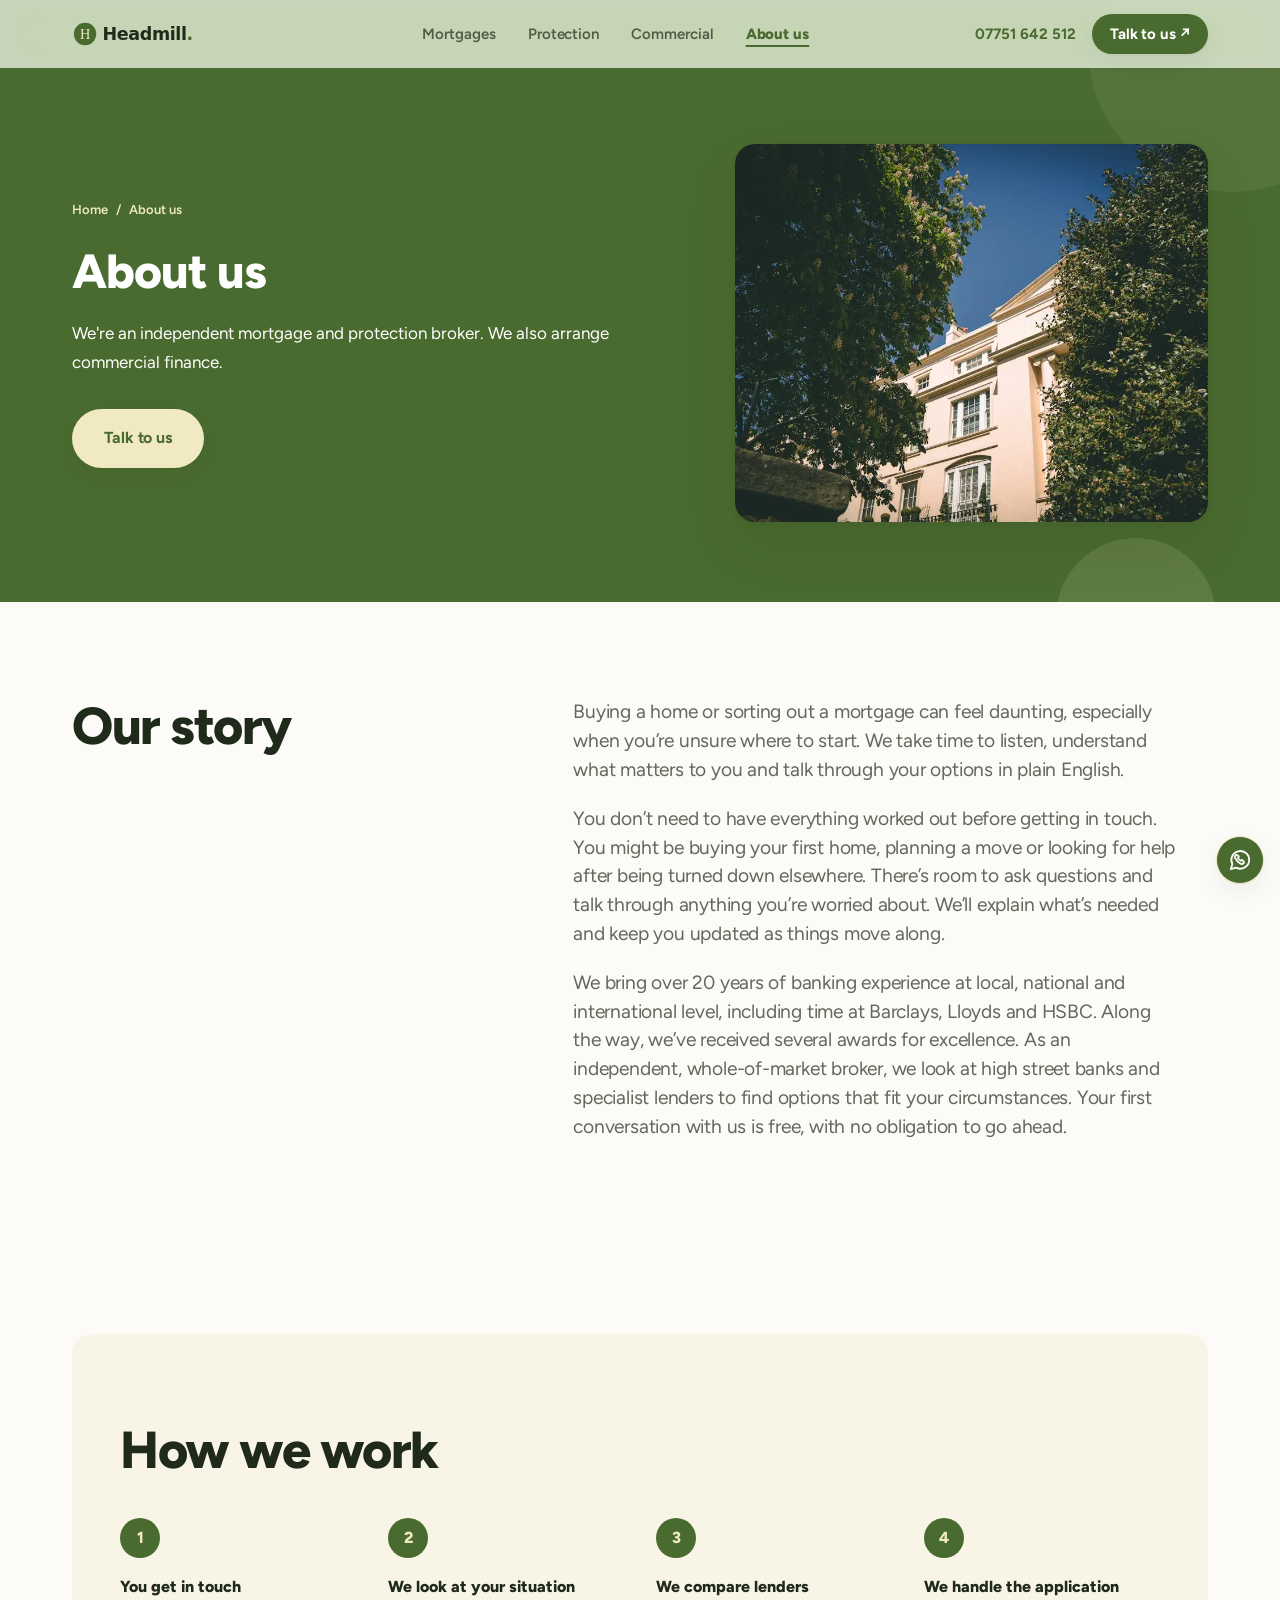
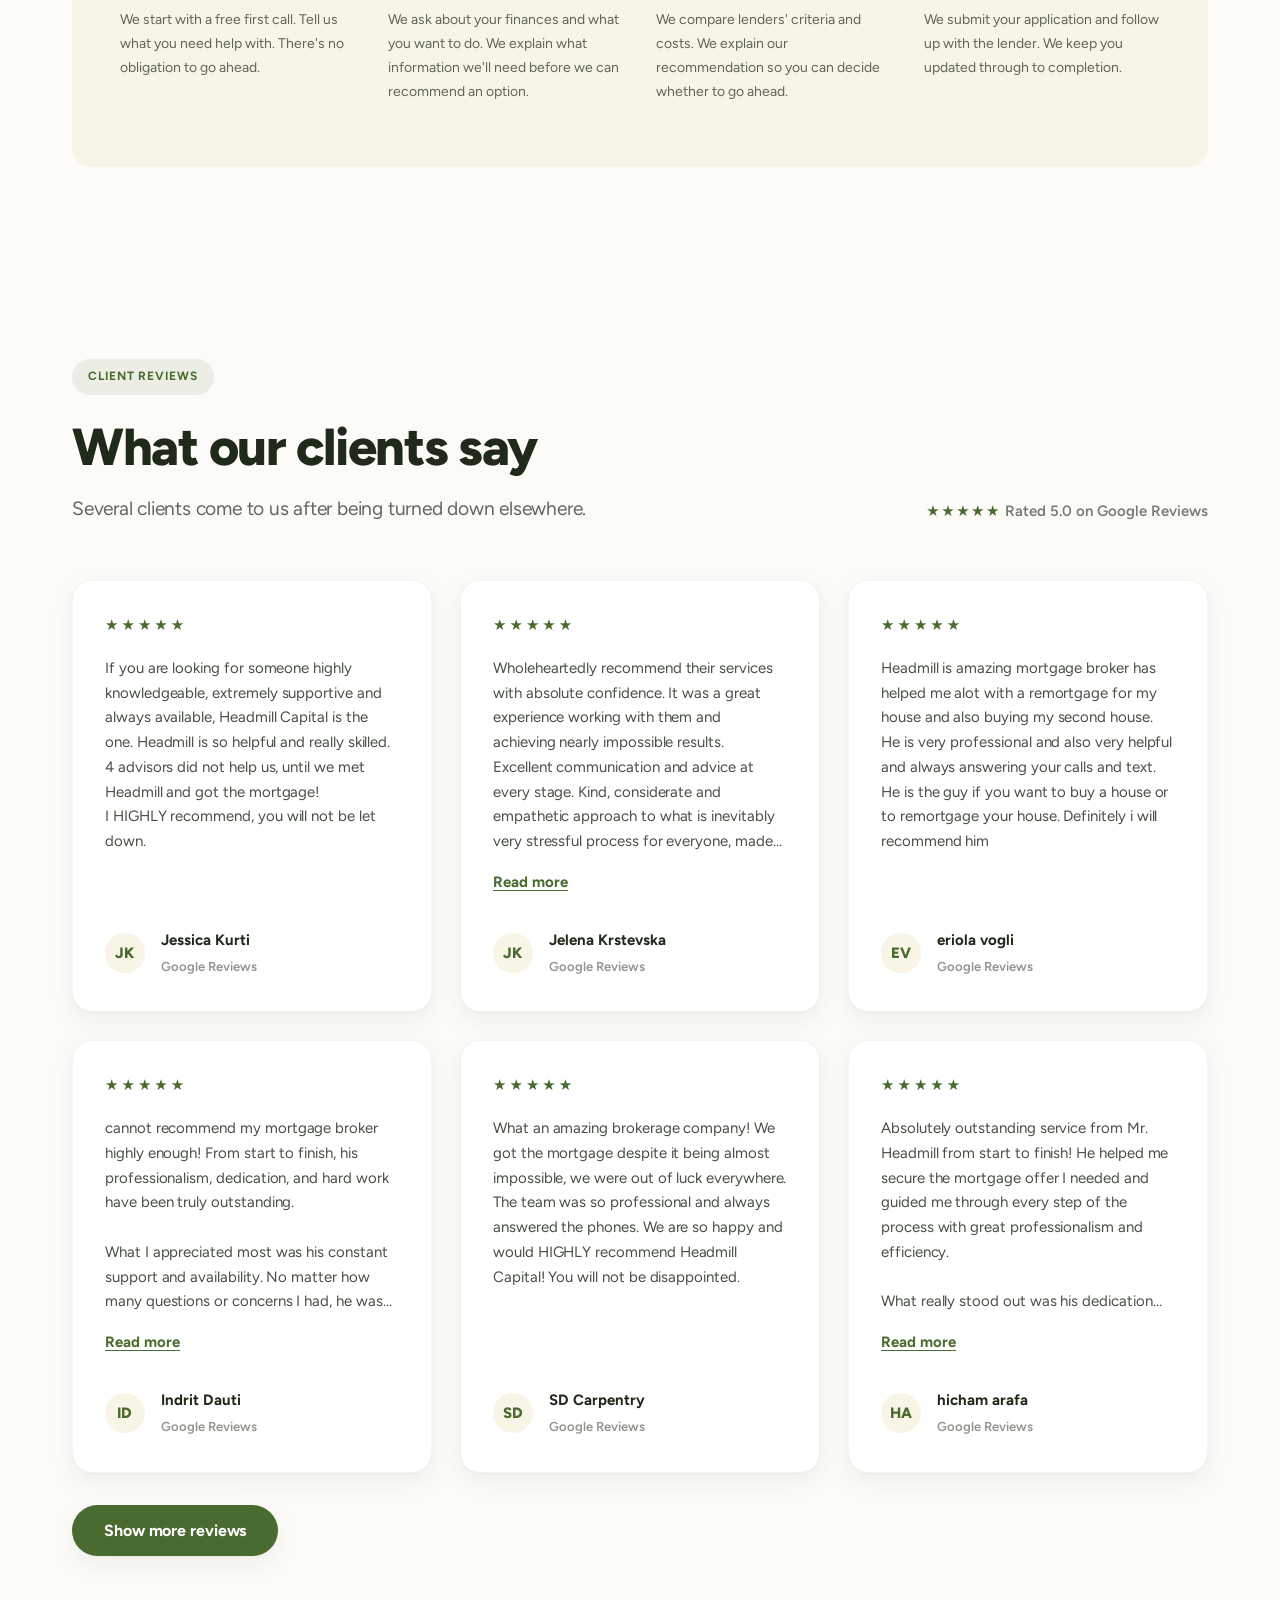
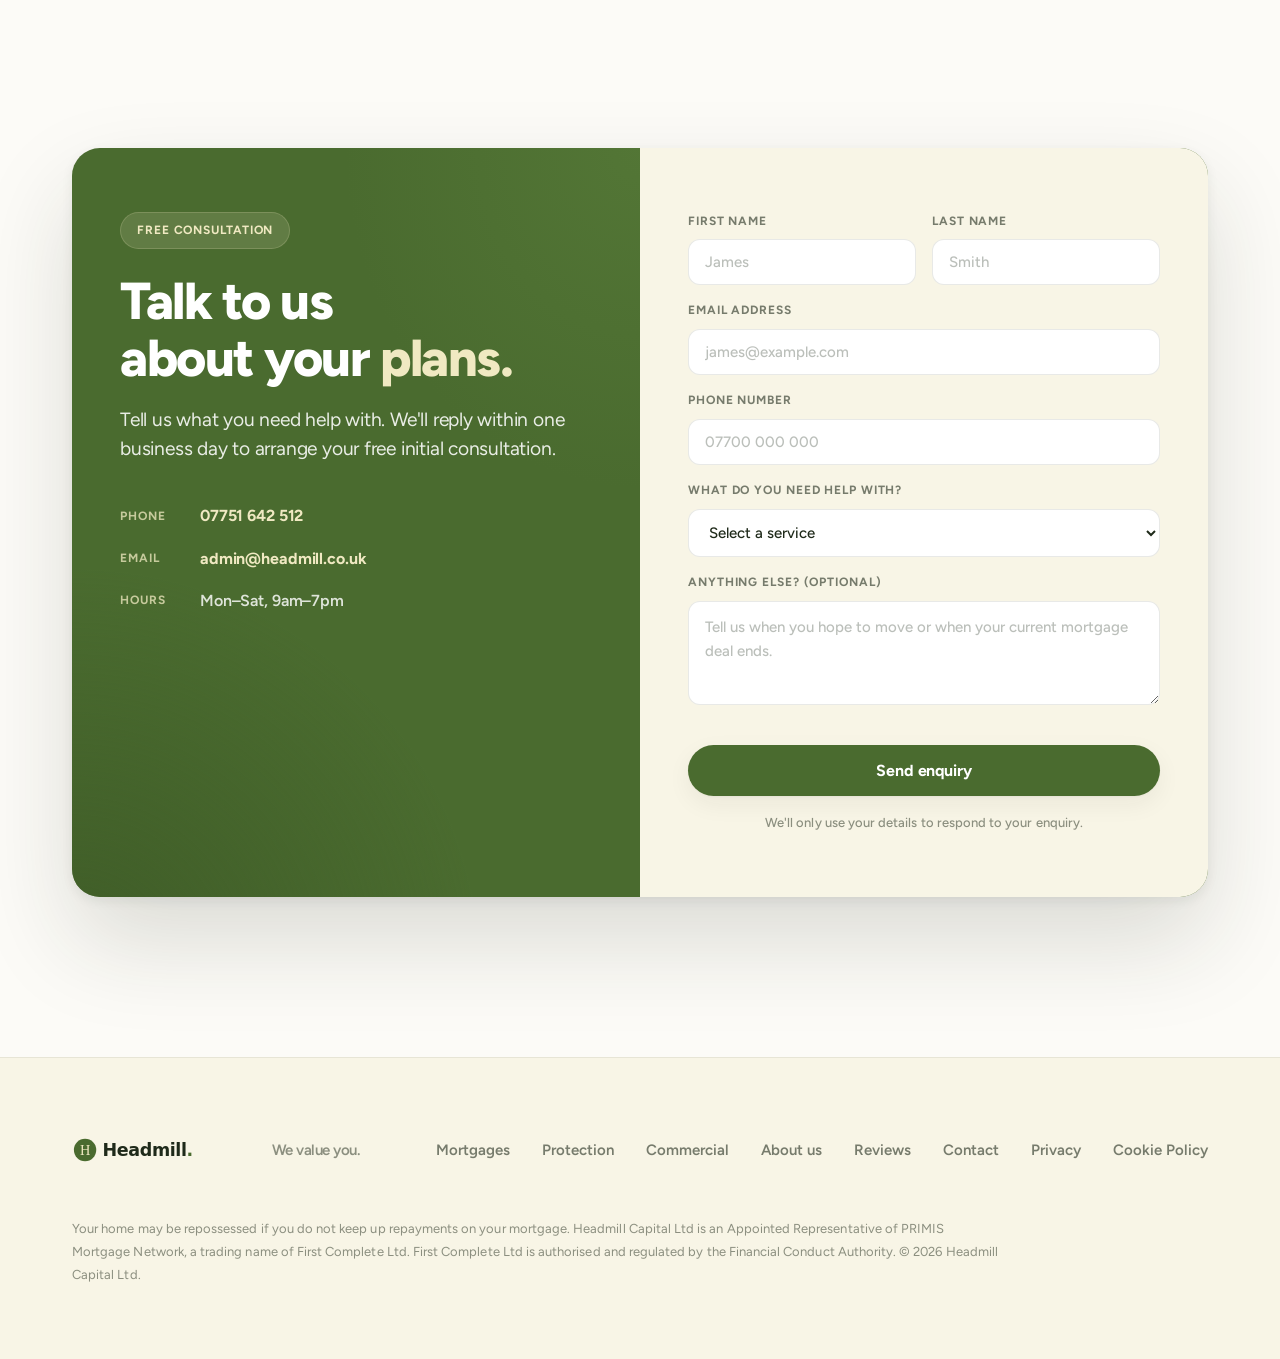
==== about.html @ 594de46b "Expand Google reviews with approved name substitutions and show-more control" ====
<!DOCTYPE html>
<html lang="en">
<head>
<meta charset="UTF-8"/>
<script type="text/javascript" src="https://embeds.iubenda.com/widgets/25c70a25-f016-4a34-96c2-c90e4c5baae2.js"></script>
<meta name="viewport" content="width=device-width, initial-scale=1.0"/>

<!-- SEO -->
<title>About us | Headmill Capital</title>
<meta name="description" content="About Headmill Capital, an independent, whole-of-market broker with over 20 years of banking experience. Learn how we work and read our client reviews."/>
<meta name="robots" content="index, follow"/>
<link rel="canonical" href="https://www.headmill.co.uk/about.html"/>

<!-- Open Graph -->
<meta property="og:type"        content="website"/>
<meta property="og:url"         content="https://www.headmill.co.uk/about.html"/>
<meta property="og:site_name"   content="Headmill Capital"/>
<meta property="og:title"       content="About us | Headmill Capital"/>
<meta property="og:description" content="About Headmill Capital, an independent, whole-of-market broker with over 20 years of banking experience. Learn how we work and read our client reviews."/>

<!-- Favicon -->
<link rel="icon" href="assets/img/favicon.svg?v=10" type="image/svg+xml"/>

<!-- Fonts -->
<link rel="preconnect" href="https://fonts.googleapis.com"/>
<link rel="preconnect" href="https://fonts.gstatic.com" crossorigin/>
<link href="https://fonts.googleapis.com/css2?family=Figtree:ital,wght@0,400;0,500;0,600;0,700;0,800;1,400&display=swap" rel="stylesheet"/>

<!-- Stylesheets -->
<link rel="stylesheet" href="assets/css/base.css?v=13"/>
<link rel="stylesheet" href="assets/css/home.css?v=13"/>
<link rel="stylesheet" href="assets/css/service.css?v=13"/>
</head>
<body>
<a class="skip-link" href="#main-content">Skip to content</a>

<header class="site-header">
  <nav class="nav">
    <a href="index.html" class="nav-logo" aria-label="Headmill Capital home">
      <img class="brand-logo" src="assets/img/logo-dark.svg?v=10" alt="" width="460" height="80"/>
    </a>

    <ul class="nav-links">
      <li><a href="mortgages.html">Mortgages</a></li>
      <li><a href="protection.html">Protection</a></li>
      <li><a href="commercial.html">Commercial</a></li>
      <li><a href="about.html" aria-current="page">About us</a></li>
    </ul>

    <div class="nav-right">
      <a href="tel:07751642512" class="nav-phone">07751 642 512</a>
      <a href="index.html#contact" class="nav-cta">Talk to us <span aria-hidden="true">↗</span></a>
      <button class="hamburger" id="hamburger" aria-label="Open navigation menu" aria-expanded="false" aria-controls="mobile-nav">
        <span></span>
        <span></span>
        <span></span>
      </button>
    </div>
  </nav>
</header>

<div class="nav-scrim" id="nav-scrim" aria-hidden="true"></div>
<div class="mobile-nav" id="mobile-nav" role="dialog" aria-label="Navigation menu" aria-hidden="true" inert>
  <ul>
    <li><a href="mortgages.html"  class="mobile-nav-link">Mortgages</a></li>
    <li><a href="protection.html" class="mobile-nav-link">Protection</a></li>
    <li><a href="commercial.html" class="mobile-nav-link">Commercial</a></li>
    <li><a href="about.html" aria-current="page" class="mobile-nav-link">About us</a></li>
  </ul>
  <a href="index.html#contact" class="btn btn-solid">Contact</a>
  <div class="sheet-grip" aria-hidden="true"></div>
</div>

<main id="main-content">
<!-- ── PAGE HERO ── -->
<section class="page-hero" aria-labelledby="about-title">
    <div class="page-hero-circle c1" aria-hidden="true"></div>
    <div class="page-hero-circle c2" aria-hidden="true"></div>
  <div class="container page-hero-inner">
    <div class="page-hero-content">
      <nav class="crumbs" aria-label="Breadcrumb">
        <a href="index.html">Home</a>
        <span aria-hidden="true">/</span>
        <span>About us</span>
      </nav>
      <h1 id="about-title">About us</h1>
      <p class="page-hero-sub">We're an independent mortgage and protection broker. We also arrange commercial finance.</p>
      <div class="page-hero-actions">
        <a href="#contact" class="btn btn-cream">Talk to us</a>
      </div>
    </div>
    <img class="page-hero-photo" src="assets/img/about-hero.webp?v=1" alt="Cream terraced homes framed by leafy trees near Regent's Park in London." width="1000" height="667" fetchpriority="high" decoding="async"/>
  </div>
</section>

<!-- ── OUR STORY ── -->
<section class="container" aria-labelledby="story-title">
  <div class="story-grid">
    <div class="section-head story-heading reveal">
    <h2 id="story-title">Our story</h2>
    </div>
    <div class="section-head story-copy reveal">
    <p>Buying a home or sorting out a mortgage can feel daunting, especially when you’re unsure where to start. We take time to listen, understand what matters to you and talk through your options in plain English.</p>
    <p>You don’t need to have everything worked out before getting in touch. You might be buying your first home, planning a move or looking for help after being turned down elsewhere. There’s room to ask questions and talk through anything you’re worried about. We’ll explain what’s needed and keep you updated as things move along.</p>
    <p>We bring over 20 years of banking experience at local, national and international level, including time at Barclays, Lloyds and HSBC. Along the way, we’ve received several awards for excellence. As an independent, whole-of-market broker, we look at high street banks and specialist lenders to find options that fit your circumstances. Your first conversation with us is free, with no obligation to go ahead.</p>
    </div>
  </div>
</section>

<!-- ── HOW WE WORK ── -->
<section class="container" aria-labelledby="steps-title">
  <div class="steps-panel">
    <div class="section-head">
      <h2 id="steps-title">How we work</h2>
    </div>
    <div class="steps-grid">
      <div class="step">
        <div class="step-num">1</div>
        <h3>You get in touch</h3>
        <p>We start with a free first call. Tell us what you need help with. There's no obligation to go ahead.</p>
      </div>
      <div class="step">
        <div class="step-num">2</div>
        <h3>We look at your situation</h3>
        <p>We ask about your finances and what you want to do. We explain what information we'll need before we can recommend an option.</p>
      </div>
      <div class="step">
        <div class="step-num">3</div>
        <h3>We compare lenders</h3>
        <p>We compare lenders' criteria and costs. We explain our recommendation so you can decide whether to go ahead.</p>
      </div>
      <div class="step">
        <div class="step-num">4</div>
        <h3>We handle the application</h3>
        <p>We submit your application and follow up with the lender. We keep you updated through to completion.</p>
      </div>
    </div>
  </div>
</section>

<section class="container" id="reviews">
  <div class="reviews-head reveal">
    <div class="section-head">
      <span class="badge badge-cream">Client reviews</span>
      <h2>What our clients say</h2>
      <p>Several clients come to us after being turned down elsewhere.</p>
    </div>
    <p class="reviews-rating"><span class="stars" aria-hidden="true">&#9733;&#9733;&#9733;&#9733;&#9733;</span> Rated 5.0 on Google Reviews</p>
  </div>

  <div class="reviews-grid reveal" id="reviews-grid">
    <figure class="review-card">
      <div class="review-stars" aria-label="5 out of 5 stars">&#9733;&#9733;&#9733;&#9733;&#9733;</div>
      <blockquote class="review-text" id="review-1">If you are looking for someone highly knowledgeable, extremely supportive and always available, Headmill Capital is the one. Headmill is so helpful and really skilled. 4 advisors did not help us, until we met Headmill and got the mortgage!
I HIGHLY recommend, you will not be let down.</blockquote>
      <figcaption class="review-footer">
        <span class="review-avatar" aria-hidden="true">JK</span>
        <span>
          <span class="review-name">Jessica Kurti</span><br/>
          <span class="review-src">Google Reviews</span>
        </span>
      </figcaption>
    </figure>

    <figure class="review-card">
      <div class="review-stars" aria-label="5 out of 5 stars">&#9733;&#9733;&#9733;&#9733;&#9733;</div>
      <blockquote class="review-text" id="review-2">Wholeheartedly recommend their services with absolute confidence. It was a great experience working with them and achieving nearly impossible results. Excellent communication and advice at every stage. Kind, considerate and empathetic approach to what is inevitably very stressful process for everyone, made hudge difference to us. We have found our advisers for life. Would not dream of working with anyone else but Headmill and his team.
Please, if you are looking for a trustworthy and knowledgeable adviser to help you with any of your financial needs, look no further and consider yourself very lucky to have come across Headmill Capital and Headmill!</blockquote>
      <figcaption class="review-footer">
        <span class="review-avatar" aria-hidden="true">JK</span>
        <span>
          <span class="review-name">Jelena Krstevska</span><br/>
          <span class="review-src">Google Reviews</span>
        </span>
      </figcaption>
    </figure>

    <figure class="review-card">
      <div class="review-stars" aria-label="5 out of 5 stars">&#9733;&#9733;&#9733;&#9733;&#9733;</div>
      <blockquote class="review-text" id="review-3">Headmill is amazing mortgage broker has helped me alot with a remortgage for my house and also buying my second house. He is very professional and also very helpful and always answering your calls and text. He is the guy if you want to buy a house or to remortgage your house. Definitely i will recommend him</blockquote>
      <figcaption class="review-footer">
        <span class="review-avatar" aria-hidden="true">EV</span>
        <span>
          <span class="review-name">eriola vogli</span><br/>
          <span class="review-src">Google Reviews</span>
        </span>
      </figcaption>
    </figure>

    <figure class="review-card">
      <div class="review-stars" aria-label="5 out of 5 stars">&#9733;&#9733;&#9733;&#9733;&#9733;</div>
      <blockquote class="review-text" id="review-4">cannot recommend my mortgage broker highly enough! From start to finish, his professionalism, dedication, and hard work have been truly outstanding.

What I appreciated most was his constant support and availability. No matter how many questions or concerns I had, he was always just a phone call away. During moments when I felt stressed or overwhelmed by the mortgage process, he always answered my calls with such positivity, patience, and reassurance, which made a huge difference.

His knowledge, expertise, and genuine commitment to helping me throughout the journey gave me so much confidence and peace of mind. He consistently went above and beyond, and I never felt like I was facing the process alone.

It’s rare to come across someone who is not only excellent at their job but also genuinely cares about their clients.

I’m incredibly grateful for everything he has done and would wholeheartedly recommend him to anyone looking for a trustworthy, knowledgeable, and dedicated mortgage broker.

Once again thank you so much for everything</blockquote>
      <figcaption class="review-footer">
        <span class="review-avatar" aria-hidden="true">ID</span>
        <span>
          <span class="review-name">Indrit Dauti</span><br/>
          <span class="review-src">Google Reviews</span>
        </span>
      </figcaption>
    </figure>

    <figure class="review-card">
      <div class="review-stars" aria-label="5 out of 5 stars">&#9733;&#9733;&#9733;&#9733;&#9733;</div>
      <blockquote class="review-text" id="review-5">What an amazing brokerage company! We got the mortgage despite it being almost impossible, we were out of luck everywhere. The team was so professional and always answered the phones. We are so happy and would HIGHLY recommend Headmill Capital! You will not be disappointed.</blockquote>
      <figcaption class="review-footer">
        <span class="review-avatar" aria-hidden="true">SD</span>
        <span>
          <span class="review-name">SD Carpentry</span><br/>
          <span class="review-src">Google Reviews</span>
        </span>
      </figcaption>
    </figure>

    <figure class="review-card">
      <div class="review-stars" aria-label="5 out of 5 stars">&#9733;&#9733;&#9733;&#9733;&#9733;</div>
      <blockquote class="review-text" id="review-6">Absolutely outstanding service from Mr. Headmill from start to finish! He helped me secure the mortgage offer I needed and guided me through every step of the process with great professionalism and efficiency.

What really stood out was his dedication even after the mortgage offer was secured. When I faced further complications and delays with the solicitors, Mr. Headmill continued to support me, offering valuable advice, following up, and even making calls to ensure everything kept moving forward.

His experience and knowledge made a huge difference, especially as I was completely unfamiliar with the process and the steps involved. He genuinely went above and beyond what I would expect from a mortgage broker.

I’m extremely grateful for his patience, dedication, and support. I cannot recommend Mr. Headmill highly enough!
Thank you!!</blockquote>
      <figcaption class="review-footer">
        <span class="review-avatar" aria-hidden="true">HA</span>
        <span>
          <span class="review-name">hicham arafa</span><br/>
          <span class="review-src">Google Reviews</span>
        </span>
      </figcaption>
    </figure>

    <figure class="review-card">
      <div class="review-stars" aria-label="5 out of 5 stars">&#9733;&#9733;&#9733;&#9733;&#9733;</div>
      <blockquote class="review-text" id="review-7">Excellent business excellent person Headmill helped us find a great mortgage deal. He’s a very hard working mortgage broker always finds a way to resolve any issues for his clients. I wish him luck for his future business prospects.</blockquote>
      <figcaption class="review-footer">
        <span class="review-avatar" aria-hidden="true">MS</span>
        <span>
          <span class="review-name">muhammad sadaat</span><br/>
          <span class="review-src">Google Reviews</span>
        </span>
      </figcaption>
    </figure>

    <figure class="review-card">
      <div class="review-stars" aria-label="5 out of 5 stars">&#9733;&#9733;&#9733;&#9733;&#9733;</div>
      <blockquote class="review-text" id="review-8">Highly Recommend Headmill Capital for insurance and mortgages! Extremely dedicated, professional and hardworking. Always prompt with answering my phone calls, my concerns were always addressed and listened. If I could give more than 5*s, I would!!!!</blockquote>
      <figcaption class="review-footer">
        <span class="review-avatar" aria-hidden="true">SK</span>
        <span>
          <span class="review-name">Shpetim Kacollja</span><br/>
          <span class="review-src">Google Reviews</span>
        </span>
      </figcaption>
    </figure>

    <figure class="review-card">
      <div class="review-stars" aria-label="5 out of 5 stars">&#9733;&#9733;&#9733;&#9733;&#9733;</div>
      <blockquote class="review-text" id="review-9">Exceptional service from start to finish! Our mortgage and insurance needs were expertly handled by this broker. Professionalism, efficiency, and top-notch communication made the entire process smooth and stress-free. Highly recommend!</blockquote>
      <figcaption class="review-footer">
        <span class="review-avatar" aria-hidden="true">F</span>
        <span>
          <span class="review-name">fcca2004</span><br/>
          <span class="review-src">Google Reviews</span>
        </span>
      </figcaption>
    </figure>

    <figure class="review-card">
      <div class="review-stars" aria-label="5 out of 5 stars">&#9733;&#9733;&#9733;&#9733;&#9733;</div>
      <blockquote class="review-text" id="review-10">The broker was very correct and precise in his work. He always answered my calls at any time, every question I had. Yes I recommend it with five stars. I was able to get the home loan very quickly.</blockquote>
      <figcaption class="review-footer">
        <span class="review-avatar" aria-hidden="true">MI</span>
        <span>
          <span class="review-name">Mandir Ibrushi</span><br/>
          <span class="review-src">Google Reviews</span>
        </span>
      </figcaption>
    </figure>

    <figure class="review-card">
      <div class="review-stars" aria-label="5 out of 5 stars">&#9733;&#9733;&#9733;&#9733;&#9733;</div>
      <blockquote class="review-text" id="review-11">Broker was really helpful, always available and willing to give advice. Great experience from the beginning to the end of the process, I recommend it to everyone who wants an exceptional service.</blockquote>
      <figcaption class="review-footer">
        <span class="review-avatar" aria-hidden="true">RB</span>
        <span>
          <span class="review-name">Roberto Betti</span><br/>
          <span class="review-src">Google Reviews</span>
        </span>
      </figcaption>
    </figure>

    <figure class="review-card">
      <div class="review-stars" aria-label="5 out of 5 stars">&#9733;&#9733;&#9733;&#9733;&#9733;</div>
      <blockquote class="review-text" id="review-12">Highly recommend! Exceptional service from start to finish. The team was professional, attentive, and helped me navigate the complexities of mortgage and insurance with ease. Thanks for making the process stress-free!</blockquote>
      <figcaption class="review-footer">
        <span class="review-avatar" aria-hidden="true">GH</span>
        <span>
          <span class="review-name">Gezim Hametaj</span><br/>
          <span class="review-src">Google Reviews</span>
        </span>
      </figcaption>
    </figure>

    <figure class="review-card">
      <div class="review-stars" aria-label="5 out of 5 stars">&#9733;&#9733;&#9733;&#9733;&#9733;</div>
      <blockquote class="review-text" id="review-13">Headmill Capital done for me my mortgage application , i will recommend this company , they sort out my mortgage quickly and stres free and dealt with everything very professionally .
I will use them again and recommend to others .</blockquote>
      <figcaption class="review-footer">
        <span class="review-avatar" aria-hidden="true">AG</span>
        <span>
          <span class="review-name">andrzej giwerski</span><br/>
          <span class="review-src">Google Reviews</span>
        </span>
      </figcaption>
    </figure>

    <figure class="review-card">
      <div class="review-stars" aria-label="5 out of 5 stars">&#9733;&#9733;&#9733;&#9733;&#9733;</div>
      <blockquote class="review-text" id="review-14">This broker was incredibly helpful and trustworthy. He was very precise and detailed to what needed to be done. Never hesitated or waited to return calls, was extremely helpful.</blockquote>
      <figcaption class="review-footer">
        <span class="review-avatar" aria-hidden="true">RR</span>
        <span>
          <span class="review-name">Refki Rexhepi</span><br/>
          <span class="review-src">Google Reviews</span>
        </span>
      </figcaption>
    </figure>

    <figure class="review-card">
      <div class="review-stars" aria-label="5 out of 5 stars">&#9733;&#9733;&#9733;&#9733;&#9733;</div>
      <blockquote class="review-text" id="review-15">The best! Thank you very much for your professionalism and dedication. I will definitely recommend to use this mortgage advisor . Once again thank you</blockquote>
      <figcaption class="review-footer">
        <span class="review-avatar" aria-hidden="true">PS</span>
        <span>
          <span class="review-name">Pernet Shpani</span><br/>
          <span class="review-src">Google Reviews</span>
        </span>
      </figcaption>
    </figure>

    <figure class="review-card">
      <div class="review-stars" aria-label="5 out of 5 stars">&#9733;&#9733;&#9733;&#9733;&#9733;</div>
      <blockquote class="review-text" id="review-16">The best broker I’ve ever had. Others told me I couldn’t buy a house with my current residency status, but Headmill Capital made it happen my dream house.
Thank you very much
I recommend to everyone Headmill Capital</blockquote>
      <figcaption class="review-footer">
        <span class="review-avatar" aria-hidden="true">SL</span>
        <span>
          <span class="review-name">Skepi Ltd</span><br/>
          <span class="review-src">Google Reviews</span>
        </span>
      </figcaption>
    </figure>

    <figure class="review-card">
      <div class="review-stars" aria-label="5 out of 5 stars">&#9733;&#9733;&#9733;&#9733;&#9733;</div>
      <blockquote class="review-text" id="review-17">very good service , could not fault the work from start to finish. would recommend without hesitation . 5 stars</blockquote>
      <figcaption class="review-footer">
        <span class="review-avatar" aria-hidden="true">DS</span>
        <span>
          <span class="review-name">David Sage</span><br/>
          <span class="review-src">Google Reviews</span>
        </span>
      </figcaption>
    </figure>

    <figure class="review-card">
      <div class="review-stars" aria-label="5 out of 5 stars">&#9733;&#9733;&#9733;&#9733;&#9733;</div>
      <blockquote class="review-text" id="review-18">Excellent service from headmill capital, highly recommended</blockquote>
      <figcaption class="review-footer">
        <span class="review-avatar" aria-hidden="true">AJ</span>
        <span>
          <span class="review-name">Ali javan</span><br/>
          <span class="review-src">Google Reviews</span>
        </span>
      </figcaption>
    </figure>

    <figure class="review-card">
      <div class="review-stars" aria-label="5 out of 5 stars">&#9733;&#9733;&#9733;&#9733;&#9733;</div>
      <blockquote class="review-text" id="review-19">Excellent service</blockquote>
      <figcaption class="review-footer">
        <span class="review-avatar" aria-hidden="true">BD</span>
        <span>
          <span class="review-name">Ben Duna</span><br/>
          <span class="review-src">Google Reviews</span>
        </span>
      </figcaption>
    </figure>
  </div>
</section>

<section class="container" id="contact">
  <div class="contact-panel reveal">
    <!-- Left: invitation + details -->
    <div class="contact-left">
      <div class="contact-left-inner">
        <span class="badge badge-on-green">Free consultation</span>
        <h2 class="contact-headline">Talk to us<br/>about your <span class="accent">plans.</span></h2>
        <p class="contact-body">Tell us what you need help with. We'll reply within one business day to arrange your free initial consultation.</p>

        <div class="contact-details">
          <div class="contact-detail">
            <div class="contact-detail-label">Phone</div>
            <a href="tel:07751642512" class="contact-detail-val">07751 642 512</a>
          </div>
          <div class="contact-detail">
            <div class="contact-detail-label">Email</div>
            <a href="mailto:admin@headmill.co.uk" class="contact-detail-val">admin@headmill.co.uk</a>
          </div>
          <div class="contact-detail">
            <div class="contact-detail-label">Hours</div>
            <span class="contact-detail-val plain">Mon&ndash;Sat, 9am&ndash;7pm</span>
          </div>
        </div>
      </div>
    </div>

    <!-- Right: form -->
    <div class="contact-right">
      <form id="contact-form" class="contact-form" novalidate>
        <div class="f-row">
          <div class="f-group">
            <label for="field-first-name">First name</label>
            <input type="text" id="field-first-name" name="first_name"
              placeholder="James" autocomplete="given-name"/>
          </div>
          <div class="f-group">
            <label for="field-last-name">Last name</label>
            <input type="text" id="field-last-name" name="last_name"
              placeholder="Smith" autocomplete="family-name"/>
          </div>
        </div>

        <div class="f-group">
          <label for="field-email">Email address</label>
          <input type="email" id="field-email" name="email"
            placeholder="james@example.com" autocomplete="email"/>
        </div>

        <div class="f-group">
          <label for="field-phone">Phone number</label>
          <input type="tel" id="field-phone" name="phone"
            placeholder="07700 000 000" autocomplete="tel"/>
        </div>

        <div class="f-group">
          <label for="field-service">What do you need help with?</label>
          <select id="field-service" name="service">
            <option value="" disabled selected>Select a service</option>
            <option value="First-Time Buyer Mortgage">First-time buyer mortgage</option>
            <option value="Remortgage">Remortgage</option>
            <option value="Buy-to-Let">Buy-to-let mortgage</option>
            <option value="Home Mover">Moving home</option>
            <option value="Commercial / Bridging">Commercial finance or bridging</option>
            <option value="Insurance &amp; Protection">Insurance and protection</option>
          </select>
        </div>

        <div class="f-group">
          <label for="field-message">Anything else? (optional)</label>
          <textarea id="field-message" name="message"
            placeholder="Tell us when you hope to move or when your current mortgage deal ends."></textarea>
        </div>

        <!-- Hidden Formspree config fields -->
        <input type="hidden" name="_subject" value="New enquiry from Headmill Capital website"/>

        <button type="submit" class="form-submit">Send enquiry</button>
        <p class="form-note">We'll only use your details to respond to your enquiry.</p>
      </form>
    </div>
  </div>
</section>

</main>

<footer>
  <div class="container">
    <div class="footer-top">
      <a href="index.html" class="footer-logo" aria-label="Headmill Capital home">
        <img class="brand-logo" src="assets/img/logo-dark.svg?v=10" alt="" width="460" height="80" loading="lazy"/>
        <span class="footer-tagline">We value you.</span>
      </a>
      <ul class="footer-links">
        <li><a href="mortgages.html">Mortgages</a></li>
        <li><a href="protection.html">Protection</a></li>
        <li><a href="commercial.html">Commercial</a></li>
        <li><a href="about.html" aria-current="page">About us</a></li>
        <li><a href="index.html#reviews">Reviews</a></li>
        <li><a href="index.html#contact">Contact</a></li>
        <li><a href="privacy.html">Privacy</a></li>
        <li><a href="https://www.iubenda.com/privacy-policy/43757909/cookie-policy" target="_blank" rel="noopener">Cookie Policy</a></li>
      </ul>
    </div>
    <div class="footer-fca">
      Your home may be repossessed if you do not keep up repayments on your mortgage.
      Headmill Capital Ltd is an Appointed Representative of PRIMIS Mortgage Network, a trading name of First Complete Ltd. First Complete Ltd is authorised and regulated by the Financial Conduct Authority.
      &copy; 2026 Headmill Capital Ltd.
    </div>
  </div>
</footer>

<!-- WhatsApp -->
<a class="whatsapp-float"
   href="https://wa.me/447751642512"
   aria-label="Chat with us on WhatsApp"
   target="_blank" rel="noopener">
  <svg width="26" height="26" viewBox="0 0 24 24" fill="none"
       stroke="currentColor" stroke-width="1.7" stroke-linecap="round" stroke-linejoin="round"
       aria-hidden="true" focusable="false">
    <path d="M20.5 11.75a8.25 8.25 0 0 1-12.18 7.26L3.5 20.5l1.45-4.67a8.25 8.25 0 1 1 15.55-4.08Z"/>
    <path d="m8.1 7.5-.6.8c-.4.5-.4 1.2-.1 1.8a10.6 10.6 0 0 0 5.4 5.4c.6.3 1.3.3 1.8-.1l.8-.6c.3-.2.4-.6.2-.9l-1.2-1.7c-.2-.3-.6-.4-.9-.1l-.8.6a7.8 7.8 0 0 1-2.6-2.6l.6-.8c.3-.3.2-.7-.1-.9L8.9 7.3c-.3-.2-.6-.1-.8.2Z"/>
  </svg>
</a>

<script src="assets/js/motion.js?v=14"></script>
<script src="assets/js/shared.js?v=13"></script>
<script src="assets/js/reviews.js?v=2"></script>
<script src="assets/js/form.js?v=10"></script>
</body>
</html>
---- assets/css/base.css ----
/* ═══════════════════════════════════════════════════════════════
   Headmill Capital — base.css
   Shared foundation: design tokens, type scale, materials, reset,
   buttons, badges, nav, mobile sheet, forms, contact panel, FAQ,
   footer, cookie banner. Page layouts live in home.css /
   service.css / privacy.css.

   Two rules run through the whole file:
   · Type is sized, tracked and led as a set — tracking tightens
     as text grows, leading loosens as it shrinks. No single
     letter-spacing value is right at every size.
   · Chrome is a translucent material with content passing under
     it, separated by a soft scroll edge rather than a hard rule.
   ═══════════════════════════════════════════════════════════════ */

:root {
  /* ── Palette ── */
  --forest:   #4A6B2F;
  --pine:     #3D5A26;
  --moss:     #5A7F3B;
  --cream:    #F0E9C2;
  --cream-lt: #F8F5E6;
  --page:     #FCFBF7;
  --ink:      #1F2A1A;
  --ink-70:   rgba(31, 42, 26, 0.70);
  --ink-60:   rgba(31, 42, 26, 0.60);
  --ink-50:   rgba(31, 42, 26, 0.50);
  --ink-30:   rgba(31, 42, 26, 0.30);
  --line:     rgba(31, 42, 26, 0.08);
  --line-lt:  rgba(31, 42, 26, 0.05);
  --error:    #b3402e;

  /* ── Type scale ──
     Each size ships with the tracking and leading that suit it.  */
  --fs-display: clamp(2.75rem, 7vw, 5rem);
  --fs-h2:      clamp(2rem, 4.4vw, 3.25rem);
  --fs-h3:      1.375rem;
  --fs-lead:    clamp(1.0625rem, 1.5vw, 1.25rem);
  --fs-body:    1rem;
  --fs-sm:      0.9375rem;
  --fs-xs:      0.8125rem;
  --fs-label:   0.75rem;

  --tr-display: -0.038em;   /* large text reads too loose — pull it in */
  --tr-h2:      -0.028em;
  --tr-h3:      -0.016em;
  --tr-lead:    -0.011em;
  --tr-body:    0;
  --tr-sm:      0.004em;    /* small text wants a touch of air */
  --tr-label:   0.075em;

  --lh-display: 1.03;       /* leading tightens as size grows */
  --lh-h2:      1.08;
  --lh-h3:      1.25;
  --lh-lead:    1.5;
  --lh-body:    1.65;

  /* ── Materials ──
     Weight encodes hierarchy: heavier separates structural
     regions, lighter draws attention to interactive surfaces.    */
  --mat-chrome:      rgba(252, 251, 247, 0.72);
  --mat-chrome-deep: rgba(252, 251, 247, 0.88);
  --mat-sheet:       rgba(252, 251, 247, 0.86);
  --mat-blur:        saturate(180%) blur(20px);
  --mat-blur-lg:     saturate(180%) blur(32px);
  --mat-edge:        rgba(255, 255, 255, 0.55);
  --scrim:           rgba(31, 42, 26, 0.28);

  /* ── Depth ──
     Bigger surfaces read as thicker: more blur, deeper shadow.   */
  --sh-1: 0 1px 2px rgba(31, 42, 26, 0.04), 0 8px 24px rgba(31, 42, 26, 0.06);
  --sh-2: 0 2px 6px rgba(31, 42, 26, 0.05), 0 24px 56px rgba(31, 42, 26, 0.10);
  --sh-3: 0 4px 12px rgba(31, 42, 26, 0.07), 0 44px 96px rgba(31, 42, 26, 0.15);

  /* ── Geometry ── */
  --r-lg: 28px;
  --r:    20px;
  --r-sm: 12px;

  /* Mirrored pair: the return path retraces the outbound one. */
  --ease-out: cubic-bezier(0.22, 0.61, 0.36, 1);
  --ease-in:  cubic-bezier(0.64, 0.39, 0.78, 0.38);
}

*, *::before, *::after { margin: 0; padding: 0; box-sizing: border-box; }

html { scroll-behavior: smooth; }

body {
  background: var(--page);
  color: var(--ink);
  font-family: 'Figtree', ui-sans-serif, system-ui, -apple-system, sans-serif;
  font-size: var(--fs-body);
  line-height: var(--lh-body);
  letter-spacing: var(--tr-body);
  font-optical-sizing: auto;
  -webkit-font-smoothing: antialiased;
  overflow-x: hidden;
}

::selection { background: var(--cream); color: var(--ink); }

a { color: inherit; text-decoration: none; }
ul { list-style: none; }
img { max-width: 100%; display: block; }

:focus-visible {
  outline: 2px solid var(--forest);
  outline-offset: 3px;
  border-radius: 4px;
}

.container {
  max-width: 74rem;
  margin-inline: auto;
  padding-inline: 1.5rem;
}

/* Entrance effects are installed by JS only when observed. Default content
   stays visible, including when scripts or IntersectionObserver fail. */
.reveal { opacity: 1; }
.motion-heading-host { position: relative; }
.motion-heading-overlay { position: absolute; pointer-events: none; user-select: none; }
.motion-line-mask { position: absolute; left: 0; width: 100%; overflow: clip; }
.motion-line-content { position: relative; width: 100%; height: 100%; overflow: clip; }
.motion-line-mask h1 { position: absolute; left: 0; margin: 0 !important; }

/* ── Buttons ──────────────────────────────────────────────────
   Feedback lives on the press, not the release, and it's
   immediate. Waiting for the click to acknowledge feels dead.  */
.btn {
  display: inline-flex;
  align-items: center;
  justify-content: center;
  gap: 0.5rem;
  border-radius: 999px;
  padding: 1rem 2rem;
  font-size: var(--fs-body);
  font-weight: 700;
  letter-spacing: -0.006em;
  font-family: inherit;
  border: none;
  cursor: pointer;
  transform: translateZ(0);
  transition: background 0.25s var(--ease-out),
              color 0.25s var(--ease-out),
              border-color 0.25s var(--ease-out),
              box-shadow 0.25s var(--ease-out),
              transform 0.22s var(--ease-out);
}

.btn:active { transform: scale(0.97); transition-duration: 0.1s; }

.btn-solid { background: var(--forest); color: #fff; box-shadow: var(--sh-1); }
.btn-solid:hover { background: var(--pine); box-shadow: var(--sh-2); }

.btn-cream { background: var(--cream); color: var(--pine); box-shadow: var(--sh-1); }
.btn-cream:hover { background: #fff; box-shadow: var(--sh-2); }

/* Sits on the forest hero: vibrancy rules apply — heavier weight
   and a brighter edge, never flat grey text on a coloured field. */
.btn-outline-light {
  border: 1px solid rgba(240, 233, 194, 0.35);
  color: var(--cream);
  background: rgba(240, 233, 194, 0.08);
  backdrop-filter: var(--mat-blur);
  -webkit-backdrop-filter: var(--mat-blur);
}
.btn-outline-light:hover {
  background: rgba(240, 233, 194, 0.16);
  border-color: rgba(240, 233, 194, 0.5);
}

/* ── Badges / section labels ────────────────────────────────── */
.badge {
  display: inline-flex;
  align-items: center;
  gap: 0.5rem;
  border-radius: 999px;
  padding: 0.5rem 1rem;
  font-size: var(--fs-label);
  font-weight: 700;
  letter-spacing: var(--tr-label);
  text-transform: uppercase;
}

.badge-cream { background: var(--cream); color: var(--pine); }

.badge-on-green {
  background: rgba(240, 233, 194, 0.14);
  color: var(--cream);
  border: 1px solid rgba(240, 233, 194, 0.18);
}
.badge-on-green .badge-dot { width: 7px; height: 7px; border-radius: 50%; background: var(--cream); }

/* ── Section scaffolding ────────────────────────────────────── */
section.container { padding-top: 6rem; padding-bottom: 6rem; }

.section-head { max-width: 44rem; }

.section-head h2 {
  margin-top: 1.5rem;
  font-size: var(--fs-h2);
  font-weight: 800;
  letter-spacing: var(--tr-h2);
  line-height: var(--lh-h2);
  text-wrap: balance;
}

.section-head p {
  margin-top: 1.25rem;
  max-width: 38rem;
  font-size: var(--fs-lead);
  line-height: var(--lh-lead);
  letter-spacing: var(--tr-lead);
  color: var(--ink-70);
}

/* ── NAV ──────────────────────────────────────────────────────
   A floating translucent layer with content running underneath,
   not an opaque strip that eats a band of the page. The edge is
   a soft gradient that only appears once content is actually
   passing under it.                                             */
header.site-header {
  position: sticky;
  top: 0;
  z-index: 50;
  background: var(--mat-chrome);
  backdrop-filter: var(--mat-blur);
  -webkit-backdrop-filter: var(--mat-blur);
  transition: background 0.3s var(--ease-out);
}

header.site-header::after {
  content: "";
  position: absolute;
  left: 0; right: 0; top: 100%;
  height: 1.25rem;
  pointer-events: none;
  opacity: 0;
  background: linear-gradient(to bottom, rgba(31, 42, 26, 0.07), transparent);
  transition: opacity 0.3s var(--ease-out);
}

header.site-header.scrolled { background: var(--mat-chrome-deep); }
header.site-header.scrolled::after { opacity: 1; }

.nav {
  max-width: 74rem;
  margin-inline: auto;
  padding-inline: 1.5rem;
  height: 4.25rem;
  display: flex;
  align-items: center;
  justify-content: space-between;
}

.nav-logo {
  display: flex;
  align-items: center;
  gap: 0.5rem;
  font-size: 1.125rem;
  font-weight: 800;
  letter-spacing: -0.028em;
}

.logo-mark {
  display: flex;
  align-items: center;
  justify-content: center;
  width: 2rem;
  height: 2rem;
  border-radius: 50%;
  background: var(--forest);
  color: var(--cream);
  font-family: Georgia, 'Times New Roman', serif;
  font-size: 1rem;
  font-weight: 700;
  flex-shrink: 0;
}

.logo-dot { color: var(--forest); }

.nav-links {
  display: flex;
  align-items: center;
  gap: 0.25rem;
  font-size: var(--fs-sm);
  font-weight: 600;
  letter-spacing: -0.004em;
  color: var(--ink-70);
}

/* Padded hit area rather than bare text — the target is bigger
   than the glyphs, and the highlight shows on press. */
.nav-links a {
  display: block;
  padding: 0.5rem 0.875rem;
  border-radius: 999px;
  transition: color 0.2s var(--ease-out), background 0.2s var(--ease-out);
}
.nav-links a:hover { color: var(--forest); background: rgba(74, 107, 47, 0.07); }
.nav-links a:active { background: rgba(74, 107, 47, 0.12); }

/* aria-current also covers About, which uses the default brand green. */
.nav-links a[aria-current="page"],
.mobile-nav a[aria-current="page"] {
  color: var(--svc, var(--forest));
  font-weight: 800;
  text-decoration: underline;
  text-decoration-thickness: 2px;
  text-underline-offset: 0.4em;
}

.nav-right { display: flex; align-items: center; gap: 1rem; }

.nav-phone {
  font-size: var(--fs-sm);
  font-weight: 700;
  letter-spacing: -0.004em;
  color: var(--forest);
  transition: color 0.2s var(--ease-out);
}
.nav-phone:hover { color: var(--pine); }

.nav-cta {
  border-radius: 999px;
  background: var(--forest);
  padding: 0.5rem 1.125rem;
  font-size: var(--fs-sm);
  font-weight: 700;
  letter-spacing: -0.004em;
  color: #fff;
  box-shadow: var(--sh-1);
  transition: background 0.2s var(--ease-out), transform 0.2s var(--ease-out);
}
.nav-cta:hover { background: var(--pine); }
.nav-cta:active { transform: scale(0.96); transition-duration: 0.1s; }

/* Hamburger */
.hamburger {
  display: none;
  flex-direction: column;
  justify-content: center;
  gap: 5px;
  width: 40px;
  height: 40px;
  background: none;
  border: none;
  cursor: pointer;
  padding: 8px;
  -webkit-tap-highlight-color: transparent;
}

.hamburger span {
  display: block;
  width: 100%;
  height: 2px;
  background: var(--ink);
  border-radius: 2px;
  transition: transform 0.3s var(--ease-out), opacity 0.2s var(--ease-out);
}

.hamburger.open span:nth-child(1) { transform: translateY(7px) rotate(45deg); }
.hamburger.open span:nth-child(2) { opacity: 0; }
.hamburger.open span:nth-child(3) { transform: translateY(-7px) rotate(-45deg); }

/* ── MOBILE SHEET ─────────────────────────────────────────────
   Comes down from the header and leaves the same way. Position
   is driven by a spring in shared.js, so it can be grabbed and
   thrown mid-flight — hence no transition on transform here.    */
.nav-scrim {
  display: none;
  position: fixed;
  inset: 0;
  z-index: 48;
  background: var(--scrim);
  opacity: 0;
  pointer-events: none;
  -webkit-backdrop-filter: blur(2px);
  backdrop-filter: blur(2px);
}
.nav-scrim.active { pointer-events: auto; }

.mobile-nav {
  display: none;
  position: fixed;
  top: 4.25rem;
  left: 0;
  right: 0;
  z-index: 49;
  background: var(--mat-sheet);
  backdrop-filter: var(--mat-blur-lg);
  -webkit-backdrop-filter: var(--mat-blur-lg);
  border-bottom: 1px solid var(--mat-edge);
  box-shadow: var(--sh-3);
  border-radius: 0 0 var(--r-lg) var(--r-lg);
  padding: 1.25rem 1.5rem 1rem;
  pointer-events: none;
  touch-action: pan-x;
  will-change: transform;
}

.mobile-nav.active { pointer-events: auto; }

.mobile-nav ul { display: flex; flex-direction: column; gap: 0.25rem; margin-bottom: 1rem; }

.mobile-nav-link {
  display: block;
  padding: 0.875rem 1rem;
  border-radius: var(--r-sm);
  font-size: 1.0625rem;
  font-weight: 700;
  letter-spacing: -0.012em;
  transition: background 0.15s var(--ease-out), color 0.15s var(--ease-out);
}
.mobile-nav-link:hover { background: rgba(74, 107, 47, 0.07); color: var(--forest); }
.mobile-nav-link:active { background: rgba(74, 107, 47, 0.14); color: var(--forest); }

.mobile-nav .btn { width: 100%; }

/* The affordance that says "this can be dragged". */
.sheet-grip {
  width: 2.25rem;
  height: 4px;
  margin: 0.5rem auto 0;
  border-radius: 999px;
  background: var(--ink-30);
}

/* ── CONTACT PANEL ──────────────────────────────────────────── */
.contact-panel {
  overflow: hidden;
  border-radius: var(--r-lg);
  background: var(--forest);
  box-shadow: var(--sh-3);
  display: grid;
  grid-template-columns: 1fr 1fr;
}

.contact-left {
  position: relative;
  padding: 3rem 1.5rem;
  background:
    radial-gradient(120% 90% at 0% 110%, rgba(61, 90, 38, 0.85), transparent 60%),
    radial-gradient(80% 70% at 100% 0%, rgba(90, 127, 59, 0.55), transparent 65%);
}

.contact-left-inner { position: relative; }

.contact-headline {
  margin-top: 1.5rem;
  font-size: var(--fs-h2);
  font-weight: 800;
  letter-spacing: var(--tr-h2);
  line-height: var(--lh-h2);
  color: #fff;
  text-wrap: balance;
}

.contact-headline .accent { color: var(--cream); }

.contact-body {
  margin-top: 1.25rem;
  max-width: 28rem;
  font-size: var(--fs-lead);
  line-height: var(--lh-lead);
  letter-spacing: var(--tr-lead);
  color: rgba(255, 255, 255, 0.88);
}

.contact-details { margin-top: 2.5rem; display: flex; flex-direction: column; gap: 1rem; }

.contact-detail { display: flex; align-items: center; gap: 1rem; }

.contact-detail-label {
  width: 4rem;
  font-size: var(--fs-label);
  font-weight: 700;
  letter-spacing: var(--tr-label);
  text-transform: uppercase;
  color: rgba(240, 233, 194, 0.75);
  flex-shrink: 0;
}

.contact-detail-val {
  font-size: var(--fs-body);
  font-weight: 700;
  letter-spacing: -0.008em;
  color: var(--cream);
  transition: color 0.2s var(--ease-out);
}

a.contact-detail-val:hover { color: #fff; }

.contact-detail-val.plain { font-weight: 600; color: rgba(255, 255, 255, 0.82); }

.contact-right {
  position: relative;
  background: var(--cream-lt);
  padding: 3rem 1.5rem;
}

/* ── FORMS ────────────────────────────────────────────────────
   Validation is inline and immediate, not saved up for submit.  */
.f-row {
  display: grid;
  grid-template-columns: 1fr 1fr;
  gap: 1rem;
  margin-bottom: 1rem;
}

.f-group { margin-bottom: 1rem; position: relative; }
.f-row .f-group { margin-bottom: 0; }

.f-group label {
  display: block;
  font-size: var(--fs-label);
  font-weight: 700;
  letter-spacing: var(--tr-label);
  text-transform: uppercase;
  color: var(--ink-60);
  margin-bottom: 0.5rem;
}

.f-group input,
.f-group select,
.f-group textarea {
  width: 100%;
  border-radius: var(--r-sm);
  border: 1px solid rgba(31, 42, 26, 0.1);
  background: #fff;
  padding: 0.8125rem 1rem;
  font-size: var(--fs-sm);
  font-weight: 500;
  font-family: inherit;
  color: var(--ink);
  transition: box-shadow 0.2s var(--ease-out), border-color 0.2s var(--ease-out);
}

.f-group input::placeholder,
.f-group textarea::placeholder { color: var(--ink-30); }

.f-group input:focus,
.f-group select:focus,
.f-group textarea:focus {
  outline: none;
  border-color: var(--forest);
  box-shadow: 0 0 0 4px rgba(74, 107, 47, 0.16);
}

.f-group textarea { min-height: 6.5rem; resize: vertical; line-height: 1.6; }

.f-group input.error,
.f-group select.error,
.f-group textarea.error { border-color: var(--error); }

.f-error {
  display: block;
  margin-top: 0.375rem;
  font-size: var(--fs-xs);
  font-weight: 600;
  color: var(--error);
}

.form-submit {
  width: 100%;
  margin-top: 1rem;
  border-radius: 999px;
  border: none;
  background: var(--forest);
  padding: 1rem 2rem;
  font-size: var(--fs-body);
  font-weight: 700;
  letter-spacing: -0.006em;
  font-family: inherit;
  color: #fff;
  cursor: pointer;
  box-shadow: var(--sh-1);
  transition: background 0.25s var(--ease-out),
              box-shadow 0.25s var(--ease-out),
              transform 0.22s var(--ease-out);
}

.form-submit:hover { background: var(--pine); box-shadow: var(--sh-2); }
.form-submit:active { transform: scale(0.98); transition-duration: 0.1s; }
.form-submit:disabled { opacity: 0.6; cursor: default; transform: none; }

.form-note {
  margin-top: 1rem;
  text-align: center;
  font-size: var(--fs-xs);
  font-weight: 500;
  letter-spacing: var(--tr-sm);
  color: var(--ink-50);
}

.form-error-msg {
  margin-bottom: 1rem;
  border-radius: var(--r-sm);
  background: rgba(179, 64, 46, 0.08);
  border: 1px solid rgba(179, 64, 46, 0.25);
  padding: 0.75rem 1rem;
  font-size: var(--fs-xs);
  font-weight: 600;
  color: var(--error);
}

.form-success { text-align: center; padding: 3rem 1rem; }

.form-success-icon {
  display: flex;
  align-items: center;
  justify-content: center;
  width: 3.5rem;
  height: 3.5rem;
  margin: 0 auto 1.5rem;
  border-radius: 50%;
  background: var(--forest);
}

.form-success-title {
  font-size: 1.625rem;
  font-weight: 800;
  letter-spacing: var(--tr-h3);
}

.form-success-body {
  margin-top: 0.75rem;
  font-size: var(--fs-sm);
  line-height: var(--lh-body);
  color: var(--ink-70);
}

/* ── FAQ ────────────────────────────────────────────────────── */
.faq-section {
  display: grid;
  grid-template-columns: 1fr 1.6fr;
  gap: 3rem 4rem;
  align-items: start;
}

.faq-section .section-head { position: sticky; top: 7rem; }

.faq-list { display: flex; flex-direction: column; gap: 0.875rem; }

.faq-item {
  border-radius: var(--r);
  background: #fff;
  border: 1px solid var(--line-lt);
  box-shadow: var(--sh-1);
  overflow: hidden;
  transition: box-shadow 0.25s var(--ease-out);
}

.faq-item[open] { box-shadow: var(--sh-2); }

.faq-item summary {
  display: flex;
  align-items: center;
  justify-content: space-between;
  gap: 1rem;
  padding: 1.25rem 1.5rem;
  font-size: 1.0625rem;
  font-weight: 700;
  letter-spacing: -0.012em;
  cursor: pointer;
  list-style: none;
  transition: color 0.2s var(--ease-out), background 0.15s var(--ease-out);
}

.faq-item summary::-webkit-details-marker { display: none; }
.faq-item summary:active { background: rgba(74, 107, 47, 0.05); }

.faq-item summary::after {
  content: "+";
  flex-shrink: 0;
  display: flex;
  align-items: center;
  justify-content: center;
  width: 1.75rem;
  height: 1.75rem;
  border-radius: 50%;
  background: var(--cream-lt);
  color: var(--forest);
  font-size: 1.125rem;
  font-weight: 700;
  transition: transform 0.3s var(--ease-out), background 0.2s var(--ease-out);
}

.faq-item[open] summary { color: var(--forest); }
.faq-item[open] summary::after { transform: rotate(45deg); background: var(--cream); }

.faq-item p {
  padding: 0 1.5rem 1.5rem;
  font-size: var(--fs-sm);
  line-height: var(--lh-body);
  color: var(--ink-70);
}

/* ── FOOTER ─────────────────────────────────────────────────── */
footer {
  margin-top: 4rem;
  border-top: 1px solid var(--line);
  background: var(--cream-lt);
  padding: 4.5rem 0;
}

.footer-top {
  display: flex;
  flex-wrap: wrap;
  align-items: center;
  justify-content: space-between;
  gap: 2rem;
}

.footer-logo {
  display: flex;
  align-items: center;
  gap: 0.5rem;
  font-size: 1.125rem;
  font-weight: 800;
  letter-spacing: -0.028em;
}

.footer-tagline { font-size: var(--fs-sm); font-weight: 600; color: var(--ink-50); }

.footer-links {
  display: flex;
  flex-wrap: wrap;
  gap: 0.5rem 2rem;
  font-size: var(--fs-sm);
  font-weight: 600;
  color: var(--ink-60);
}

.footer-links a { transition: color 0.2s var(--ease-out); }
.footer-links a:hover { color: var(--forest); }

.footer-fca {
  margin-top: 3rem;
  max-width: 58rem;
  font-size: var(--fs-xs);
  line-height: 1.75;
  letter-spacing: var(--tr-sm);
  color: var(--ink-50);
}

/* ── COOKIE BANNER ────────────────────────────────────────────
   Materialises rather than fading in: blur and scale animate
   together so it reads as a surface arriving, not a decal. The
   spring in shared.js owns transform and opacity.               */
/* The transform lives on the wrapper and the material on the
   surface inside it. Put both on one element and the backdrop is
   sampled in the untransformed space — the blur visibly detaches
   from the panel as it scales. */
.cookie-banner {
  position: fixed;
  bottom: 1.5rem;
  left: 1.5rem;
  right: 1.5rem;
  z-index: 47;              /* below the nav scrim: an open sheet dims this too */
  max-width: 33rem;
  margin-inline: auto;
  opacity: 0;
  pointer-events: none;
  will-change: transform, opacity;
}

.cookie-banner.active { pointer-events: auto; }

.cookie-surface {
  display: flex;
  align-items: center;
  gap: 1rem;
  border-radius: var(--r);
  background: rgba(255, 255, 255, 0.82);
  border: 1px solid var(--mat-edge);
  box-shadow: var(--sh-3);
  padding: 1rem 1.25rem 1rem 1.5rem;
}

.cookie-banner p {
  font-size: var(--fs-xs);
  line-height: 1.55;
  letter-spacing: var(--tr-sm);
  color: var(--ink-70);
}
.cookie-banner a { font-weight: 700; color: var(--forest); }
.cookie-banner a:hover { color: var(--pine); }

.cookie-accept {
  border-radius: 999px;
  border: none;
  background: var(--forest);
  padding: 0.5rem 1.25rem;
  font-size: var(--fs-xs);
  font-weight: 700;
  font-family: inherit;
  color: #fff;
  cursor: pointer;
  flex-shrink: 0;
  transition: background 0.2s var(--ease-out), transform 0.2s var(--ease-out);
}

.cookie-accept:hover { background: var(--pine); }
.cookie-accept:active { transform: scale(0.95); transition-duration: 0.1s; }

/* ── RESPONSIVE (shared) ────────────────────────────────────── */
@media (max-width: 900px) {
  .nav-links { display: none; }
  .nav-cta { display: none; }
  .hamburger { display: flex; }
  .mobile-nav { display: block; }
  .nav-scrim { display: block; }

  section.container { padding-top: 4.5rem; padding-bottom: 4.5rem; }

  .contact-panel { grid-template-columns: 1fr; }

  .faq-section { grid-template-columns: 1fr; gap: 0; }
  .faq-section .section-head { position: static; margin-bottom: 2rem; }
}

@media (max-width: 640px) {
  .nav-phone { display: none; }

  .f-row { grid-template-columns: 1fr; gap: 0; margin-bottom: 0; }
  .f-row .f-group { margin-bottom: 1rem; }

  .cookie-surface { flex-direction: column; align-items: stretch; text-align: center; }
  .cookie-accept { padding: 0.75rem 1.25rem; }
}

@media (min-width: 641px) {
  .contact-left, .contact-right { padding: 4rem 3rem; }
}

/* ── ACCESSIBILITY PREFERENCES ────────────────────────────────
   Reduced motion means a gentler equivalent, not the absence of
   feedback: cross-fades survive, travel and overshoot don't.    */
@media (prefers-reduced-motion: reduce) {
  html { scroll-behavior: auto; }

  .reveal { opacity: 1; transform: none; }
  .reveal.in { transition: opacity 0.3s linear; }

  .btn:active,
  .nav-cta:active,
  .form-submit:active,
  .cookie-accept:active { transform: none; }

  .service-card:hover { transform: none; }
  .service-card:hover .service-media img { transform: none; }
  .faq-item summary::after { transition: background 0.2s linear; }
}

/* Frostier and solid rather than translucent. */
@media (prefers-reduced-transparency: reduce) {
  header.site-header,
  header.site-header.scrolled { background: var(--page); backdrop-filter: none; -webkit-backdrop-filter: none; }
  .mobile-nav { background: var(--page); backdrop-filter: none; -webkit-backdrop-filter: none; }
  .cookie-surface { background: #fff; backdrop-filter: none; -webkit-backdrop-filter: none; }
  .nav-scrim { backdrop-filter: none; -webkit-backdrop-filter: none; }
  .btn-outline-light { background: rgba(61, 90, 38, 0.9); backdrop-filter: none; -webkit-backdrop-filter: none; }
}

/* Near-solid backgrounds with a defined, contrasting border. */
@media (prefers-contrast: more) {
  :root {
    --ink-70: rgba(31, 42, 26, 0.88);
    --ink-60: rgba(31, 42, 26, 0.82);
    --ink-50: rgba(31, 42, 26, 0.75);
    --line:   rgba(31, 42, 26, 0.35);
    --line-lt: rgba(31, 42, 26, 0.28);
  }
  header.site-header, header.site-header.scrolled {
    background: var(--page);
    border-bottom: 1px solid var(--line);
    backdrop-filter: none;
    -webkit-backdrop-filter: none;
  }
  header.site-header::after { display: none; }
  .cookie-surface, .mobile-nav { background: #fff; border-color: var(--line); }
  .btn-outline-light { border-width: 2px; border-color: var(--cream); background: transparent; }
}

/* Current branding and accessibility within the restored design. */
.brand-logo { display: block; width: 11.5rem; height: 2.5rem; object-fit: contain; object-position: left; }
.nav-logo { flex-shrink: 0; }
.footer-logo { flex-wrap: wrap; gap: 1rem; }
.skip-link { position: fixed; left: 1rem; top: -5rem; z-index: 100; padding: .75rem 1rem; background: var(--forest); color: var(--cream); }
.skip-link:focus { top: 1rem; }

/* WhatsApp contact link. */
.whatsapp-float {
  position: fixed;
  right: calc(1rem + env(safe-area-inset-right, 0px));
  bottom: calc(1rem + env(safe-area-inset-bottom, 0px));
  z-index: 46; /* Below the menu scrim (48), sheet (49) and header (50). */
  display: inline-flex;
  align-items: center;
  justify-content: center;
  width: 3rem;
  height: 3rem;
  border: 1px solid var(--cream);
  border-radius: 50%;
  background: var(--forest);
  color: var(--page);
  box-shadow: var(--sh-1);
  transition: background 0.15s var(--ease-out), box-shadow 0.15s var(--ease-out);
}

.whatsapp-float:hover { background: var(--pine); }

.whatsapp-float:focus-visible {
  outline: 3px solid var(--cream);
  outline-offset: 3px;
  box-shadow: 0 0 0 6px var(--forest);
}

.whatsapp-float svg { display: block; flex-shrink: 0; }

/* Hide during consent choices or while the mobile menu is open. */
body:has(#iubenda-cs-banner) .whatsapp-float,
.nav-scrim.active ~ .whatsapp-float,
.mobile-nav.active ~ .whatsapp-float {
  visibility: hidden;
  pointer-events: none;
}

@media (prefers-reduced-motion: reduce) {
  .whatsapp-float,
  .whatsapp-float::before,
  .whatsapp-float::after,
  .whatsapp-float svg {
    animation: none;
    transition: none;
  }
}

/* Small feedback on surfaces without an existing lift. Entrance effects use
   an additive transform, leaving the existing card hover transform in charge. */
.offer-card, main .review-card { transition: transform 220ms var(--ease-out); }
@media (hover: hover) and (pointer: fine) {
  .btn:hover { transform: translateY(-1px); }
  .offer-card:hover, .review-card:hover { transform: translateY(-2px); }
}
.btn:active { transform: scale(.97); }
.offer-card:active { transform: scale(.995); transition-duration: 100ms; }
@media (prefers-reduced-motion: reduce) {
  .btn:hover, .btn:active, .offer-card:hover, .offer-card:active,
  .review-card:hover { transform: none; }
}
---- assets/css/home.css ----
/* ═══════════════════════════════════════════════════════════════
   Headmill Capital — home.css
   Homepage layouts only: hero, lenders, services, stats, about,
   reviews. Shared components live in base.css.
   ═══════════════════════════════════════════════════════════════ */

/* ── HERO ─────────────────────────────────────────────────────
   Full-bleed rather than a card in a box: the statement is the
   page, and the nav's material floats over it. Depth comes from
   two soft radial fields, not hard-edged decorative circles.    */
.hero {
  position: relative;
  isolation: isolate;
  overflow: hidden;
  background: var(--forest);
  margin-top: -4.25rem;          /* content passes under the chrome */
  padding: 11rem 0 7rem;
}

.hero-field {
  position: absolute;
  inset: 0;
  z-index: -1;
  pointer-events: none;
  background:
    radial-gradient(70% 90% at 88% -10%, rgba(240, 233, 194, 0.22), transparent 62%),
    radial-gradient(90% 100% at 12% 115%, rgba(61, 90, 38, 0.95), transparent 66%),
    radial-gradient(55% 70% at 65% 40%, rgba(90, 127, 59, 0.55), transparent 70%);
}

.hero-content { position: relative; max-width: 74rem; }

.hero h1 {
  margin-top: 2rem;
  max-width: 18ch;
  font-size: var(--fs-display);
  font-weight: 800;
  line-height: var(--lh-display);
  letter-spacing: var(--tr-display);
  color: #fff;
  text-wrap: balance;
}

.hero h1 .accent { color: var(--cream); }

.hero-sub {
  margin-top: 1.75rem;
  max-width: 34rem;
  font-size: var(--fs-lead);
  line-height: var(--lh-lead);
  letter-spacing: var(--tr-lead);
  color: rgba(255, 255, 255, 0.86);
}

.hero-actions {
  margin-top: 2.5rem;
  display: flex;
  flex-wrap: wrap;
  gap: 0.875rem;
}

.hero-points {
  margin-top: 3rem;
  padding-top: 1.75rem;
  border-top: 1px solid rgba(240, 233, 194, 0.16);
  display: flex;
  flex-wrap: wrap;
  gap: 0.75rem 2rem;
  font-size: var(--fs-sm);
  font-weight: 600;
  letter-spacing: -0.004em;
  color: rgba(240, 233, 194, 0.85);
}

.hero-points li { display: flex; align-items: center; gap: 0.625rem; }
.hero-points li::before {
  content: "";
  width: 5px;
  height: 5px;
  border-radius: 50%;
  background: var(--cream);
  flex-shrink: 0;
}

/* ── LENDERS ──────────────────────────────────────────────────
   Draggable strip. Track position is owned by lenders.js so it
   can be grabbed, thrown and caught — no CSS transition here.   */
.lenders { padding: 4.5rem 0 1rem; }

.lenders-label {
  text-align: center;
  font-size: var(--fs-label);
  font-weight: 700;
  letter-spacing: 0.14em;
  text-transform: uppercase;
  color: var(--ink-50);
}

.lenders-row {
  margin-top: 2.25rem;
  display: flex;
  align-items: center;
  gap: 1rem;
}

.lenders-btn {
  flex-shrink: 0;
  display: inline-flex;
  align-items: center;
  justify-content: center;
  width: 2.5rem;
  height: 2.5rem;
  border-radius: 50%;
  border: 1px solid var(--line);
  background: #fff;
  color: var(--ink-60);
  cursor: pointer;
  box-shadow: var(--sh-1);
  transition: background 0.2s var(--ease-out),
              color 0.2s var(--ease-out),
              transform 0.2s var(--ease-out);
}

.lenders-btn:hover { background: var(--forest); color: #fff; border-color: var(--forest); }
.lenders-btn:active { transform: scale(0.92); transition-duration: 0.1s; }

.lenders-marquee {
  flex: 1;
  min-width: 0;
  overflow: hidden;
  cursor: grab;
  touch-action: pan-y;         /* horizontal drags are ours, vertical scroll isn't */
  -webkit-tap-highlight-color: transparent;
  -webkit-mask-image: linear-gradient(to right, transparent, #000 8%, #000 92%, transparent);
  mask-image: linear-gradient(to right, transparent, #000 8%, #000 92%, transparent);
}

.lenders-marquee.dragging { cursor: grabbing; }

.lenders-track {
  display: flex;
  width: max-content;
  will-change: transform;
}

.lenders-set {
  display: flex;
  align-items: center;
  gap: 3.5rem;
  padding-right: 3.5rem;
}

.lender-item {
  display: inline-flex;
  align-items: center;
  white-space: nowrap;
  user-select: none;
  -webkit-user-select: none;
}

.lender-item img {
  display: block;
  width: auto;
  opacity: 0.85;
  pointer-events: none;        /* never let the browser's native image drag win */
}

/* ── SERVICES ─────────────────────────────────────────────────
   Media-first cards. Hover lifts; press settles back down, so
   the card acknowledges the touch before the page navigates.    */
.services-grid {
  margin-top: 4rem;
  display: grid;
  grid-template-columns: repeat(3, 1fr);
  gap: 1.75rem;
}

.service-card {
  display: flex;
  flex-direction: column;
  border-radius: var(--r);
  background: #fff;
  border: 1px solid var(--line-lt);
  padding: 0 1.75rem 1.75rem;
  overflow: hidden;
  box-shadow: var(--sh-1);
  transition: box-shadow 0.35s var(--ease-out), transform 0.35s var(--ease-out);
}

.service-card:hover { box-shadow: var(--sh-2); transform: translateY(-6px); }
.service-card:active { transform: translateY(-2px); transition-duration: 0.12s; }

.service-media {
  margin: 0 -1.75rem;
  aspect-ratio: 16 / 10;
  overflow: hidden;
  background: var(--cream-lt);
}

.service-media img {
  width: 100%;
  height: 100%;
  object-fit: cover;
  transition: transform 0.7s var(--ease-out);
}

.service-card:hover .service-media img { transform: scale(1.045); }

.service-icon {
  position: relative;
  margin-top: -1.5rem;
  display: flex;
  align-items: center;
  justify-content: center;
  width: 3rem;
  height: 3rem;
  border-radius: 50%;
  background: var(--cream-lt);
  color: var(--forest);
  box-shadow: 0 0 0 5px #fff;
}

.service-card h3 {
  margin-top: 1.5rem;
  font-size: var(--fs-h3);
  font-weight: 800;
  letter-spacing: var(--tr-h3);
  line-height: var(--lh-h3);
}

.service-card p {
  margin-top: 0.875rem;
  flex: 1;
  font-size: var(--fs-sm);
  line-height: var(--lh-body);
  color: var(--ink-70);
}

.service-link {
  margin-top: 1.75rem;
  display: inline-flex;
  align-items: center;
  gap: 0.5rem;
  font-size: var(--fs-sm);
  font-weight: 700;
  letter-spacing: -0.008em;
  color: var(--forest);
  transition: color 0.2s var(--ease-out);
}

/* The arrow leans toward where the link is taking you. */
.service-link span {
  display: inline-block;
  transition: transform 0.3s var(--ease-out);
}
.service-card:hover .service-link { color: var(--pine); }
.service-card:hover .service-link span { transform: translateX(4px); }

/* ── STATS ──────────────────────────────────────────────────── */
.stats-panel {
  border-radius: var(--r-lg);
  background: var(--cream-lt);
  padding: 3rem 1.5rem;
}

.stats-grid {
  display: grid;
  grid-template-columns: repeat(3, 1fr);
  gap: 2.5rem;
}

.stat-num {
  font-size: clamp(3rem, 5vw, 3.75rem);
  font-weight: 800;
  letter-spacing: -0.04em;
  color: var(--forest);
  line-height: 1;
  font-variant-numeric: tabular-nums;
}

.stat-num span { color: var(--moss); }

.stat-label {
  margin-top: 0.75rem;
  font-size: var(--fs-label);
  font-weight: 700;
  letter-spacing: var(--tr-label);
  text-transform: uppercase;
  color: var(--ink-60);
}

.stat-desc {
  margin-top: 1rem;
  font-size: var(--fs-sm);
  line-height: var(--lh-body);
  color: var(--ink-70);
}

/* ── ABOUT ──────────────────────────────────────────────────── */
.about-grid {
  display: grid;
  grid-template-columns: 1fr 1.15fr;
  gap: 4.5rem;
  align-items: center;
}

.about-photo {
  border-radius: var(--r-lg);
  overflow: hidden;
  box-shadow: var(--sh-3);
}

.about-photo img {
  width: 100%;
  height: 100%;
  max-height: 36rem;
  object-fit: cover;
}

.about-body h2 {
  margin-top: 1.5rem;
  font-size: var(--fs-h2);
  font-weight: 800;
  letter-spacing: var(--tr-h2);
  line-height: var(--lh-h2);
  text-wrap: balance;
}

.about-accent { color: var(--forest); }

.about-body p {
  margin-top: 1.25rem;
  font-size: var(--fs-body);
  line-height: var(--lh-body);
  color: var(--ink-70);
}

.about-points {
  margin-top: 1.75rem;
  display: flex;
  flex-direction: column;
  gap: 0.75rem;
  font-size: var(--fs-sm);
  font-weight: 600;
  color: var(--ink-70);
}

.about-points li { display: flex; align-items: baseline; gap: 0.75rem; }
.about-points li::before {
  content: "";
  flex-shrink: 0;
  width: 7px;
  height: 7px;
  border-radius: 50%;
  background: var(--forest);
}

.about-body .btn { margin-top: 2.25rem; }

/* ── REVIEWS ────────────────────────────────────────────────── */
.reviews-head {
  display: flex;
  flex-wrap: wrap;
  align-items: flex-end;
  justify-content: space-between;
  gap: 1rem;
}

.reviews-rating { font-size: var(--fs-sm); font-weight: 600; color: var(--ink-60); }
.reviews-rating .stars { color: var(--forest); letter-spacing: 0.1em; }

.reviews-grid {
  margin-top: 3.5rem;
  display: grid;
  grid-template-columns: repeat(3, 1fr);
  gap: 1.75rem;
}

.review-card {
  display: flex;
  flex-direction: column;
  min-width: 0;
  border-radius: var(--r);
  background: #fff;
  border: 1px solid var(--line-lt);
  padding: 2rem;
  box-shadow: var(--sh-1);
  transition: box-shadow 0.35s var(--ease-out);
}

.review-card:hover { box-shadow: var(--sh-2); }

.review-card[hidden] { display: none; }
.reviews-more { margin-top: 2rem; }

.review-stars {
  color: var(--forest);
  font-size: var(--fs-sm);
  letter-spacing: 0.2em;
}

.review-text {
  margin-top: 1.125rem;
  flex: 1;
  font-size: var(--fs-sm);
  line-height: var(--lh-body);
  letter-spacing: -0.004em;
  color: rgba(31, 42, 26, 0.82);
  white-space: pre-line;
}

.review-text.is-collapsed {
  display: -webkit-box;
  -webkit-box-orient: vertical;
  -webkit-line-clamp: 8;
  overflow: hidden;
  flex: none;
}

.review-toggle {
  align-self: flex-start;
  margin-top: 0.75rem;
  padding: 0.25rem 0;
  border: 0;
  background: transparent;
  color: var(--forest);
  font: inherit;
  font-size: var(--fs-sm);
  font-weight: 700;
  text-decoration: underline;
  text-underline-offset: 0.2em;
  cursor: pointer;
}

.review-toggle:focus-visible {
  outline: 2px solid var(--forest);
  outline-offset: 4px;
}

.review-footer {
  margin-top: auto;
  padding-top: 1.75rem;
  display: flex;
  align-items: center;
  gap: 1rem;
}

.review-avatar {
  display: flex;
  align-items: center;
  justify-content: center;
  width: 2.5rem;
  height: 2.5rem;
  border-radius: 50%;
  background: var(--cream-lt);
  font-size: var(--fs-sm);
  font-weight: 800;
  letter-spacing: 0.01em;
  color: var(--forest);
  flex-shrink: 0;
}

.review-name { font-size: var(--fs-sm); font-weight: 700; }
.review-src { font-size: var(--fs-xs); font-weight: 600; color: var(--ink-50); }

/* ── RESPONSIVE (home) ──────────────────────────────────────── */
@media (max-width: 900px) {
  .services-grid,
  .reviews-grid { grid-template-columns: 1fr; }

  .about-grid { grid-template-columns: 1fr; gap: 2.5rem; }
  .about-photo img { max-height: 24rem; }

  .hero { padding: 9rem 0 5rem; }
}

@media (max-width: 640px) {
  .stats-grid { grid-template-columns: 1fr; gap: 2.5rem; }

  .hero { padding: 8rem 0 4rem; }
  .hero-actions .btn { width: 100%; }
  .hero-points { margin-top: 2.25rem; gap: 0.625rem 1.5rem; }

  .lenders-btn { display: none; }   /* on touch, dragging is the affordance */
}

@media (min-width: 641px) {
  .stats-panel { padding: 4rem 3rem; }
}

/* Design 2's translucent circles, kept inside the full-width hero only.
   Mobile keeps the original viewport framing; desktop uses the same 71rem
   content column at every viewport width. */
.hero-circles { position: absolute; inset: 0; z-index: -1; pointer-events: none; }
.hero-circle { pointer-events: none; position: absolute; border-radius: 50%; z-index: -1; }
.hero-circle.c1 { right: -6rem; top: -6rem; width: 20rem; height: 20rem; background: rgba(90, 127, 59, 0.5); }
.hero-circle.c2 { right: -2rem; top: 8rem; width: 10rem; height: 10rem; background: rgba(240, 233, 194, 0.2); }
.hero-circle.c3 { bottom: -8rem; left: -4rem; width: 16rem; height: 16rem; background: rgba(61, 90, 38, 0.6); }
@media (min-width: 901px) {
  /* A solid forest field gives the reference circle colours their intended contrast. */
  .hero-field { background: none; }
  .hero-circles {
    top: 4.25rem;
    right: auto;
    left: 50%;
    width: min(calc(100% - 3rem), 71rem);
    transform: translateX(-50%);
  }
}
.hero-actions { align-items: center; }
.hero-action-note { color: rgba(255, 255, 255, .86); font-size: var(--fs-sm); }
.service-heading-link { display: flex; align-items: center; justify-content: space-between; gap: .75rem; }
.service-heading-link .service-arrow { flex-shrink: 0; transition: transform .3s var(--ease-out); }
.service-card:hover .service-arrow { transform: translateX(4px); }
.about-photo figcaption { padding: 1.25rem; background: var(--cream-lt); color: var(--ink-70); font-size: var(--fs-sm); line-height: var(--lh-body); }
@media (prefers-reduced-motion: reduce) { .service-heading-link .service-arrow { transition: none; } }
---- assets/css/service.css ----
/* ═══════════════════════════════════════════════════════════════
   Headmill Capital — service.css
   Service detail pages (mortgages, protection, commercial):
   page hero, offering cards, process steps. Requires base.css.
   ═══════════════════════════════════════════════════════════════ */

/* Page identity stays separate from the shared brand palette. */
body.svc-mortgages { --svc: #4A6B2F; }
body.svc-protection { --svc: #2C5E63; }
body.svc-commercial { --svc: #2F3B52; }

/* Light service accents, scoped away from the contact panel and footer. */
.section-head .badge-cream {
  color: var(--svc, var(--forest));
  background: color-mix(in srgb, var(--svc, var(--forest)) 9%, var(--page));
}
main > section.container .btn-solid { background: var(--svc, var(--forest)); }
main > section.container .btn-solid:hover {
  background: color-mix(in srgb, var(--svc, var(--forest)) 85%, #000);
}

/* ── PAGE HERO ──────────────────────────────────────────────── */
.page-hero {
  position: relative;
  overflow: hidden;
  border-radius: 0;
  background: var(--svc, var(--forest));
  /* Match the homepage: hero colour passes beneath the shared glass nav. */
  margin-top: -4.25rem;
  padding: 9rem 0 5rem;
  box-shadow: none;
}

.page-hero-inner {
  position: relative;
  display: grid;
  grid-template-columns: minmax(0, 1.3fr) minmax(0, 1fr);
  align-items: center;
  gap: 3rem;
}

.page-hero-circle {
  pointer-events: none;
  position: absolute;
  border-radius: 50%;
}
.page-hero-circle.c1 { right: -6rem; top: -6rem; width: 18rem; height: 18rem; background: color-mix(in srgb, var(--svc, var(--forest)) 75%, #fff); opacity: 0.22; }
.page-hero-circle.c2 { right: 4rem; bottom: -6rem; width: 10rem; height: 10rem; background: color-mix(in srgb, var(--svc, var(--forest)) 65%, var(--cream)); opacity: 0.35; }

.page-hero-content { position: relative; min-width: 0; max-width: 42rem; }

.page-hero-photo {
  position: relative;
  width: 100%;
  height: auto;
  aspect-ratio: 5 / 4;
  object-fit: cover;
  border-radius: var(--r);
  box-shadow: var(--sh-2);
}
.page-hero .btn-cream { color: var(--svc, var(--forest)); }
/* Opaque service colour keeps cream labels readable, including on hover. */
.page-hero .btn-outline-light {
  background: var(--svc, var(--forest));
  border-color: var(--cream);
  backdrop-filter: none;
  -webkit-backdrop-filter: none;
}
.page-hero .btn-outline-light:hover {
  background: color-mix(in srgb, var(--svc, var(--forest)) 85%, #000);
}
.page-hero :focus-visible { outline-color: var(--cream); }

.page-hero h1 {
  margin-top: 1.5rem;
  font-size: clamp(2rem, 5vw, 3rem);
  font-weight: 800;
  line-height: 1.15;
  letter-spacing: -0.02em;
  color: #fff;
}

.page-hero h1 .accent { color: var(--cream); }

.page-hero-sub {
  margin-top: 1.25rem;
  max-width: 36rem;
  font-size: 1.0625rem;
  line-height: 1.7;
  color: #fff;
}

.page-hero-actions {
  margin-top: 2rem;
  display: flex;
  flex-wrap: wrap;
  gap: 1rem;
}

/* ── BREADCRUMB ─────────────────────────────────────────────── */
.crumbs {
  display: flex;
  align-items: center;
  gap: 0.5rem;
  font-size: 0.8125rem;
  font-weight: 600;
  color: var(--cream);
}

.crumbs a { color: var(--cream); transition: color 0.2s; }
.crumbs a:hover { color: #fff; }

/* ── OFFERINGS ──────────────────────────────────────────────── */
.offer-grid {
  margin-top: 3rem;
  display: grid;
  grid-template-columns: repeat(2, 1fr);
  gap: 2rem;
}

.offer-card {
  border-radius: var(--r);
  background: #fff;
  border: 1px solid var(--line-lt);
  padding: 2rem;
  box-shadow: var(--sh-1);
}

.offer-card h3 {
  display: flex;
  align-items: center;
  gap: 0.75rem;
  font-size: 1.125rem;
  font-weight: 800;
}

.offer-card h3::before {
  content: "";
  flex-shrink: 0;
  width: 10px;
  height: 10px;
  border-radius: 50%;
  background: var(--svc, var(--forest));
}

.offer-card p {
  margin-top: 0.75rem;
  font-size: 0.9375rem;
  line-height: 1.7;
  color: var(--ink-70);
}

/* ── PHOTO BAND ─────────────────────────────────────────────── */
/* --band-focus sets the vertical crop point, per image, from the HTML */
.media-band-frame {
  aspect-ratio: 21 / 9;
  border-radius: var(--r);
  overflow: hidden;
  background: var(--cream-lt);
  box-shadow: var(--sh-2);
}

.media-band-frame img {
  width: 100%;
  height: 100%;
  object-fit: cover;
  object-position: 50% var(--band-focus, 50%);
}

.media-band figcaption {
  margin-top: 1.25rem;
  max-width: 42rem;
  font-size: 0.9375rem;
  line-height: 1.7;
  color: var(--ink-60);
}

/* ── PROCESS STEPS ──────────────────────────────────────────── */
.steps-panel {
  border-radius: var(--r);
  background: var(--cream-lt);
  padding: 3rem 1.5rem;
}

.steps-grid {
  margin-top: 2.5rem;
  display: grid;
  grid-template-columns: repeat(4, 1fr);
  gap: 2rem;
}

.step-num {
  display: flex;
  align-items: center;
  justify-content: center;
  width: 2.5rem;
  height: 2.5rem;
  border-radius: 50%;
  background: var(--svc, var(--forest));
  color: var(--cream);
  font-size: 1rem;
  font-weight: 800;
}

.step h3 { margin-top: 1rem; font-size: 1rem; font-weight: 800; }

.step p {
  margin-top: 0.5rem;
  font-size: 0.875rem;
  line-height: 1.7;
  color: var(--ink-70);
}

/* ── CALCULATOR ─────────────────────────────────────────────── */
.calc-grid {
  margin-top: 3rem;
  display: grid;
  grid-template-columns: 1.2fr 1fr;
  gap: 2rem;
  align-items: stretch; /* both columns same height */
}

.calc-inputs {
  display: flex;
  flex-direction: column;
  border-radius: var(--r);
  background: #fff;
  border: 1px solid var(--line-lt);
  padding: 2.5rem;
  box-shadow: var(--sh-1);
}

.calc-inputs .f-row { margin-bottom: 1.5rem; }

.calc-inputs .f-group input {
  padding: 1rem 1.25rem;
  font-size: 1rem;
  font-weight: 600;
}

.calc-disclaimer {
  margin-top: auto; /* pin to card bottom */
  padding-top: 1.5rem;
  font-size: 0.72rem;
  line-height: 1.6;
  color: var(--ink-50);
}

.calc-results { display: flex; flex-direction: column; gap: 1rem; }

.calc-results .result-card.primary { flex: 1; display: flex; flex-direction: column; justify-content: center; }

.calc-results-row {
  display: grid;
  grid-template-columns: 1fr 1fr;
  gap: 1rem;
}

.calc-results-row .result-card { padding: 1.5rem; }
.calc-results-row .result-card-value { font-size: 1.75rem; }

.result-card {
  border-radius: var(--r);
  background: #fff;
  border: 1px solid var(--line-lt);
  padding: 1.5rem 2rem;
  box-shadow: var(--sh-1);
}

.result-card.primary {
  background: var(--svc, var(--forest));
  border-color: transparent;
  box-shadow: var(--sh-2);
}

.result-card-label {
  font-size: 0.72rem;
  font-weight: 700;
  letter-spacing: 0.08em;
  text-transform: uppercase;
  color: var(--ink-60);
}

.result-card.primary .result-card-label { color: rgba(240, 233, 194, 0.8); }

.result-card-value {
  margin-top: 0.5rem;
  font-size: 2rem;
  font-weight: 800;
  letter-spacing: -0.02em;
  color: var(--forest);
  line-height: 1.1;
}

.result-card.primary .result-card-value { font-size: 2.5rem; color: #fff; }

.result-card-desc { margin-top: 0.5rem; font-size: 0.8125rem; color: var(--ink-50); }
.result-card.primary .result-card-desc { color: rgba(255, 255, 255, 0.7); }

/* ── RESPONSIVE ─────────────────────────────────────────────── */
@media (max-width: 900px) {
  .offer-grid { grid-template-columns: 1fr; }
  .calc-grid { grid-template-columns: 1fr; }
  .steps-grid { grid-template-columns: repeat(2, 1fr); }
  .page-hero { padding: 7rem 0 3rem; }
  .page-hero-inner { grid-template-columns: 1fr; gap: 2rem; }
  .page-hero-photo { aspect-ratio: 2 / 1; }
  .page-hero-circle.c1 { top: auto; bottom: -6rem; }
  .media-band-frame { aspect-ratio: 16 / 9; }
}

@media (max-width: 640px) {
  .steps-grid { grid-template-columns: 1fr; }
  .calc-results-row { grid-template-columns: 1fr; }
  .page-hero-actions .btn { width: 100%; }
  .media-band-frame { aspect-ratio: 4 / 3; }
}

@media (min-width: 641px) {
  .steps-panel { padding: 4rem 3rem; }
}

/* ── ABOUT STORY ────────────────────────────────────────────── */
.story-grid {
  display: grid;
  grid-template-columns: minmax(0, 5fr) minmax(0, 7fr);
  align-items: start;
  gap: 3rem;
}
.story-heading h2 { margin-top: 0; }
.story-copy { max-width: 38rem; }
.story-copy p:first-child { margin-top: 0; }

@media (max-width: 760px) {
  .story-grid { grid-template-columns: 1fr; gap: 1.5rem; }
}
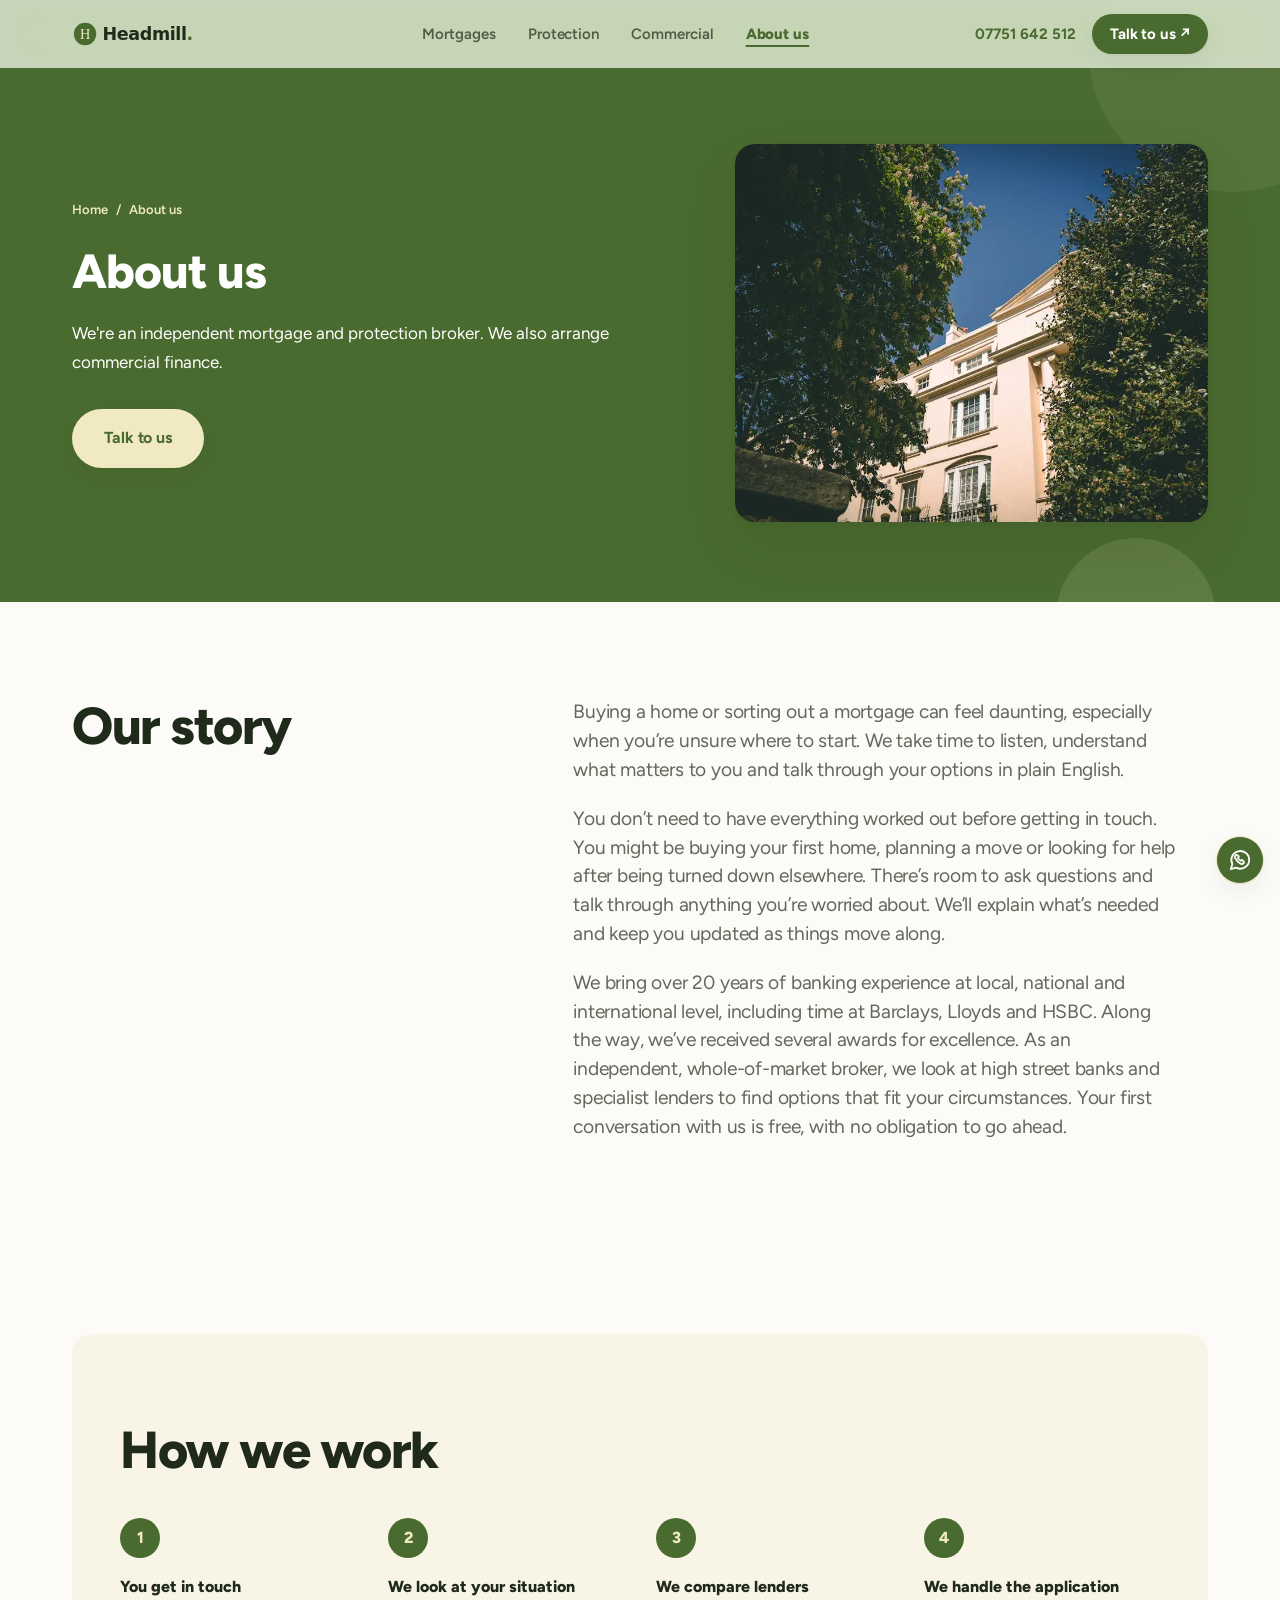
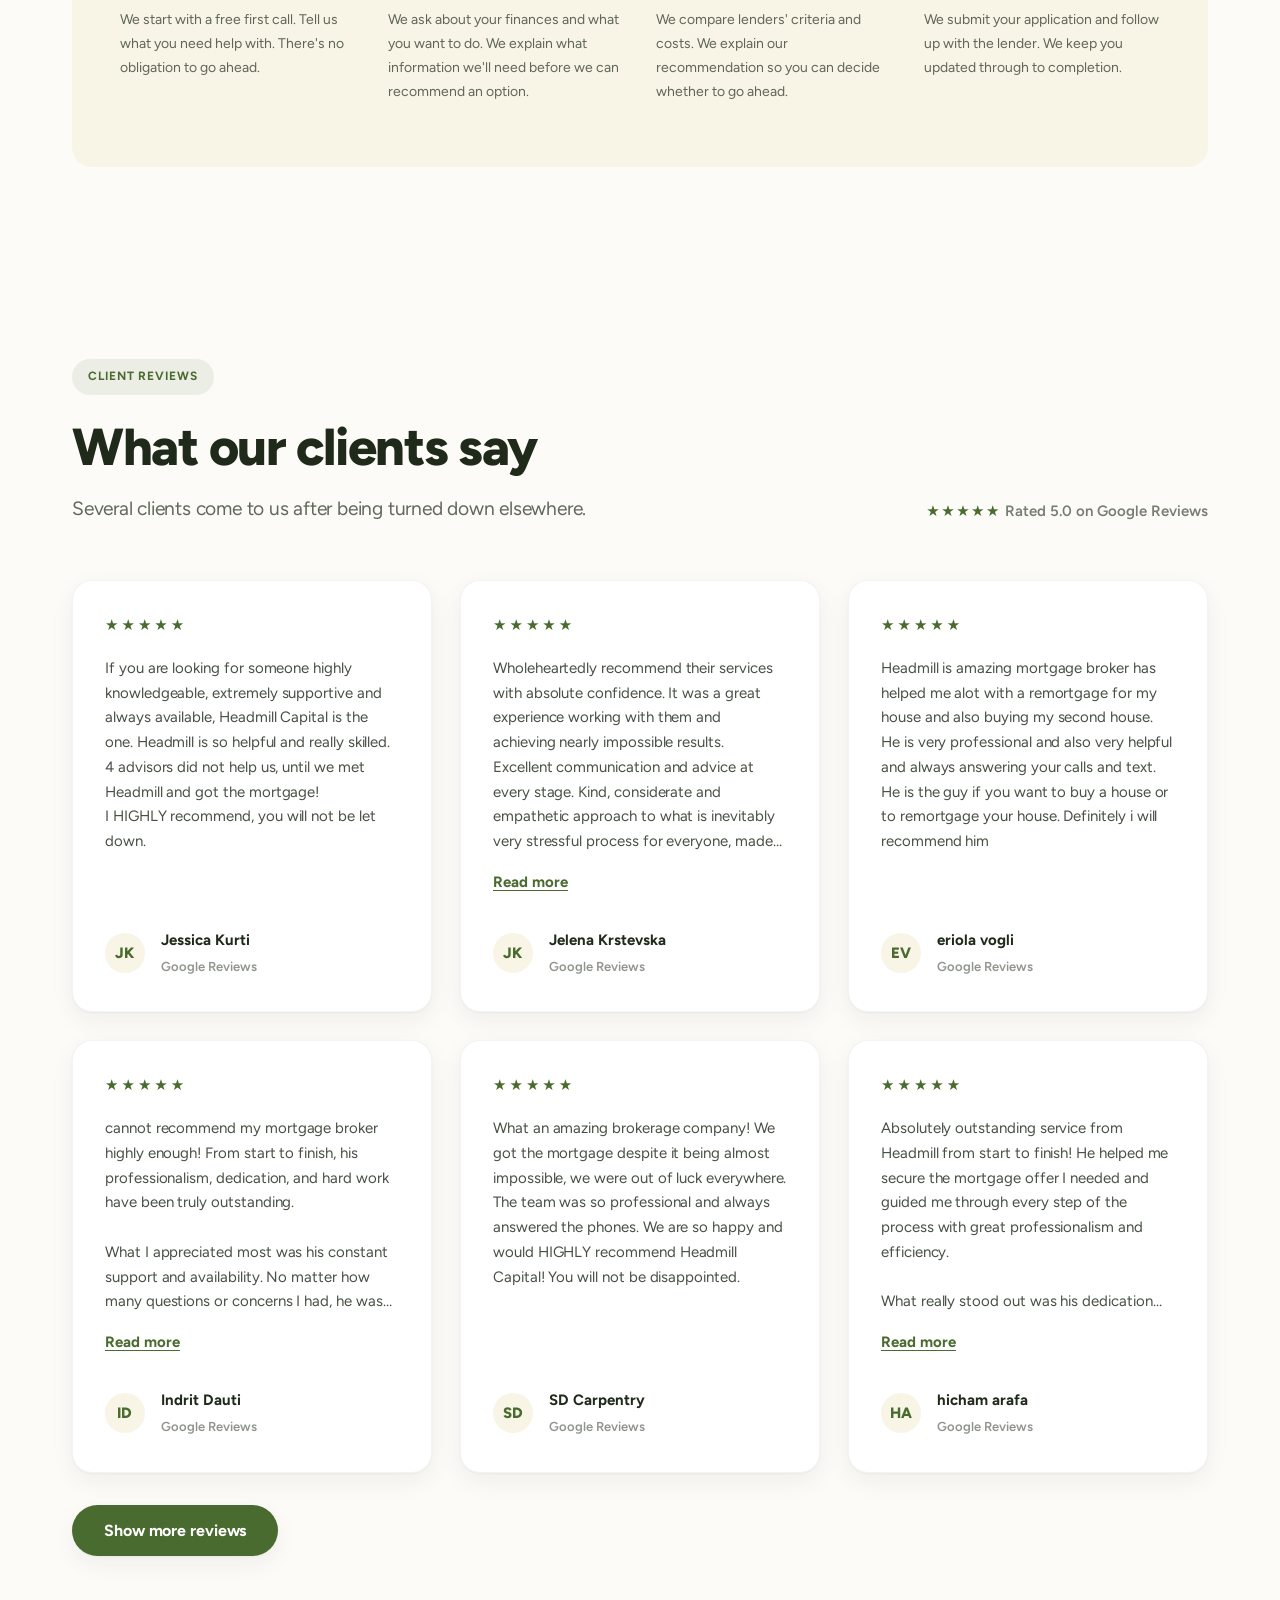
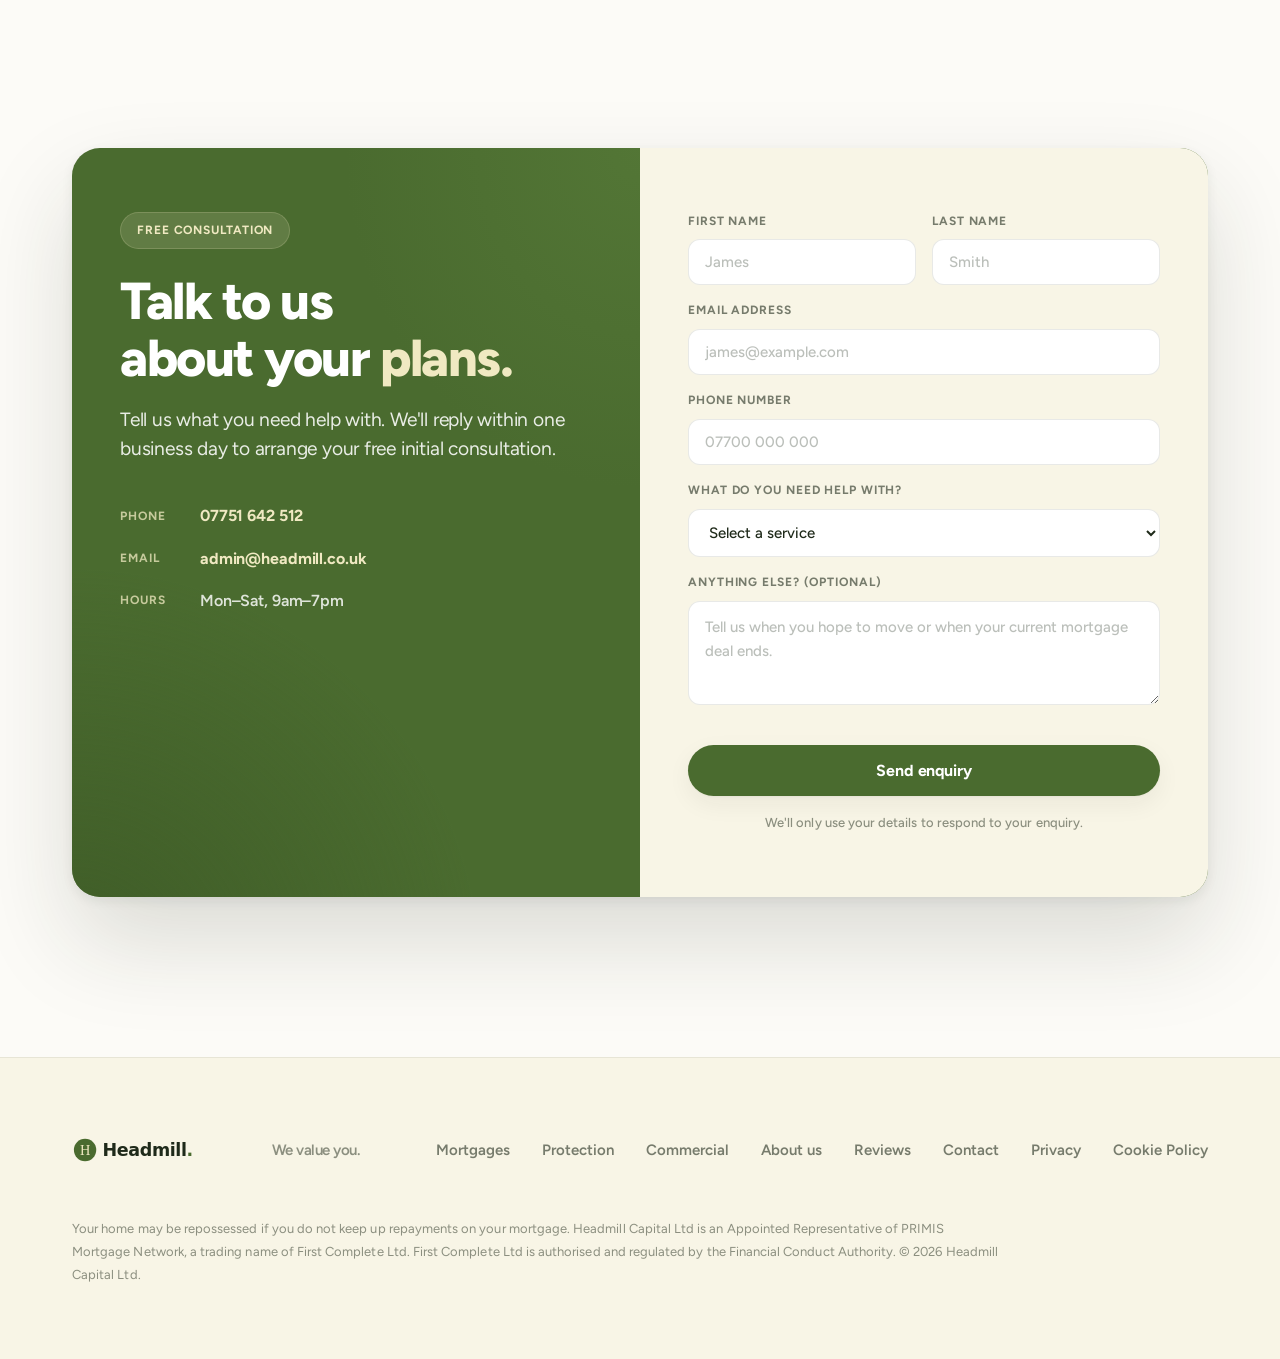
==== commit 474fc265: "Polish approved adviser-name replacements in reviews" ====
--- a/about.html
+++ b/about.html
@@ -164,8 +164,8 @@
 
     <figure class="review-card">
       <div class="review-stars" aria-label="5 out of 5 stars">&#9733;&#9733;&#9733;&#9733;&#9733;</div>
-      <blockquote class="review-text" id="review-2">Wholeheartedly recommend their services with absolute confidence. It was a great experience working with them and achieving nearly impossible results. Excellent communication and advice at every stage. Kind, considerate and empathetic approach to what is inevitably very stressful process for everyone, made hudge difference to us. We have found our advisers for life. Would not dream of working with anyone else but Headmill and his team.
-Please, if you are looking for a trustworthy and knowledgeable adviser to help you with any of your financial needs, look no further and consider yourself very lucky to have come across Headmill Capital and Headmill!</blockquote>
+      <blockquote class="review-text" id="review-2">Wholeheartedly recommend their services with absolute confidence. It was a great experience working with them and achieving nearly impossible results. Excellent communication and advice at every stage. Kind, considerate and empathetic approach to what is inevitably very stressful process for everyone, made hudge difference to us. We have found our advisers for life. Would not dream of working with anyone else but the Headmill team.
+Please, if you are looking for a trustworthy and knowledgeable adviser to help you with any of your financial needs, look no further and consider yourself very lucky to have come across Headmill Capital!</blockquote>
       <figcaption class="review-footer">
         <span class="review-avatar" aria-hidden="true">JK</span>
         <span>
@@ -223,13 +223,13 @@
 
     <figure class="review-card">
       <div class="review-stars" aria-label="5 out of 5 stars">&#9733;&#9733;&#9733;&#9733;&#9733;</div>
-      <blockquote class="review-text" id="review-6">Absolutely outstanding service from Mr. Headmill from start to finish! He helped me secure the mortgage offer I needed and guided me through every step of the process with great professionalism and efficiency.
-
-What really stood out was his dedication even after the mortgage offer was secured. When I faced further complications and delays with the solicitors, Mr. Headmill continued to support me, offering valuable advice, following up, and even making calls to ensure everything kept moving forward.
+      <blockquote class="review-text" id="review-6">Absolutely outstanding service from Headmill from start to finish! He helped me secure the mortgage offer I needed and guided me through every step of the process with great professionalism and efficiency.
+
+What really stood out was his dedication even after the mortgage offer was secured. When I faced further complications and delays with the solicitors, Headmill continued to support me, offering valuable advice, following up, and even making calls to ensure everything kept moving forward.
 
 His experience and knowledge made a huge difference, especially as I was completely unfamiliar with the process and the steps involved. He genuinely went above and beyond what I would expect from a mortgage broker.
 
-I’m extremely grateful for his patience, dedication, and support. I cannot recommend Mr. Headmill highly enough!
+I’m extremely grateful for his patience, dedication, and support. I cannot recommend Headmill highly enough!
 Thank you!!</blockquote>
       <figcaption class="review-footer">
         <span class="review-avatar" aria-hidden="true">HA</span>
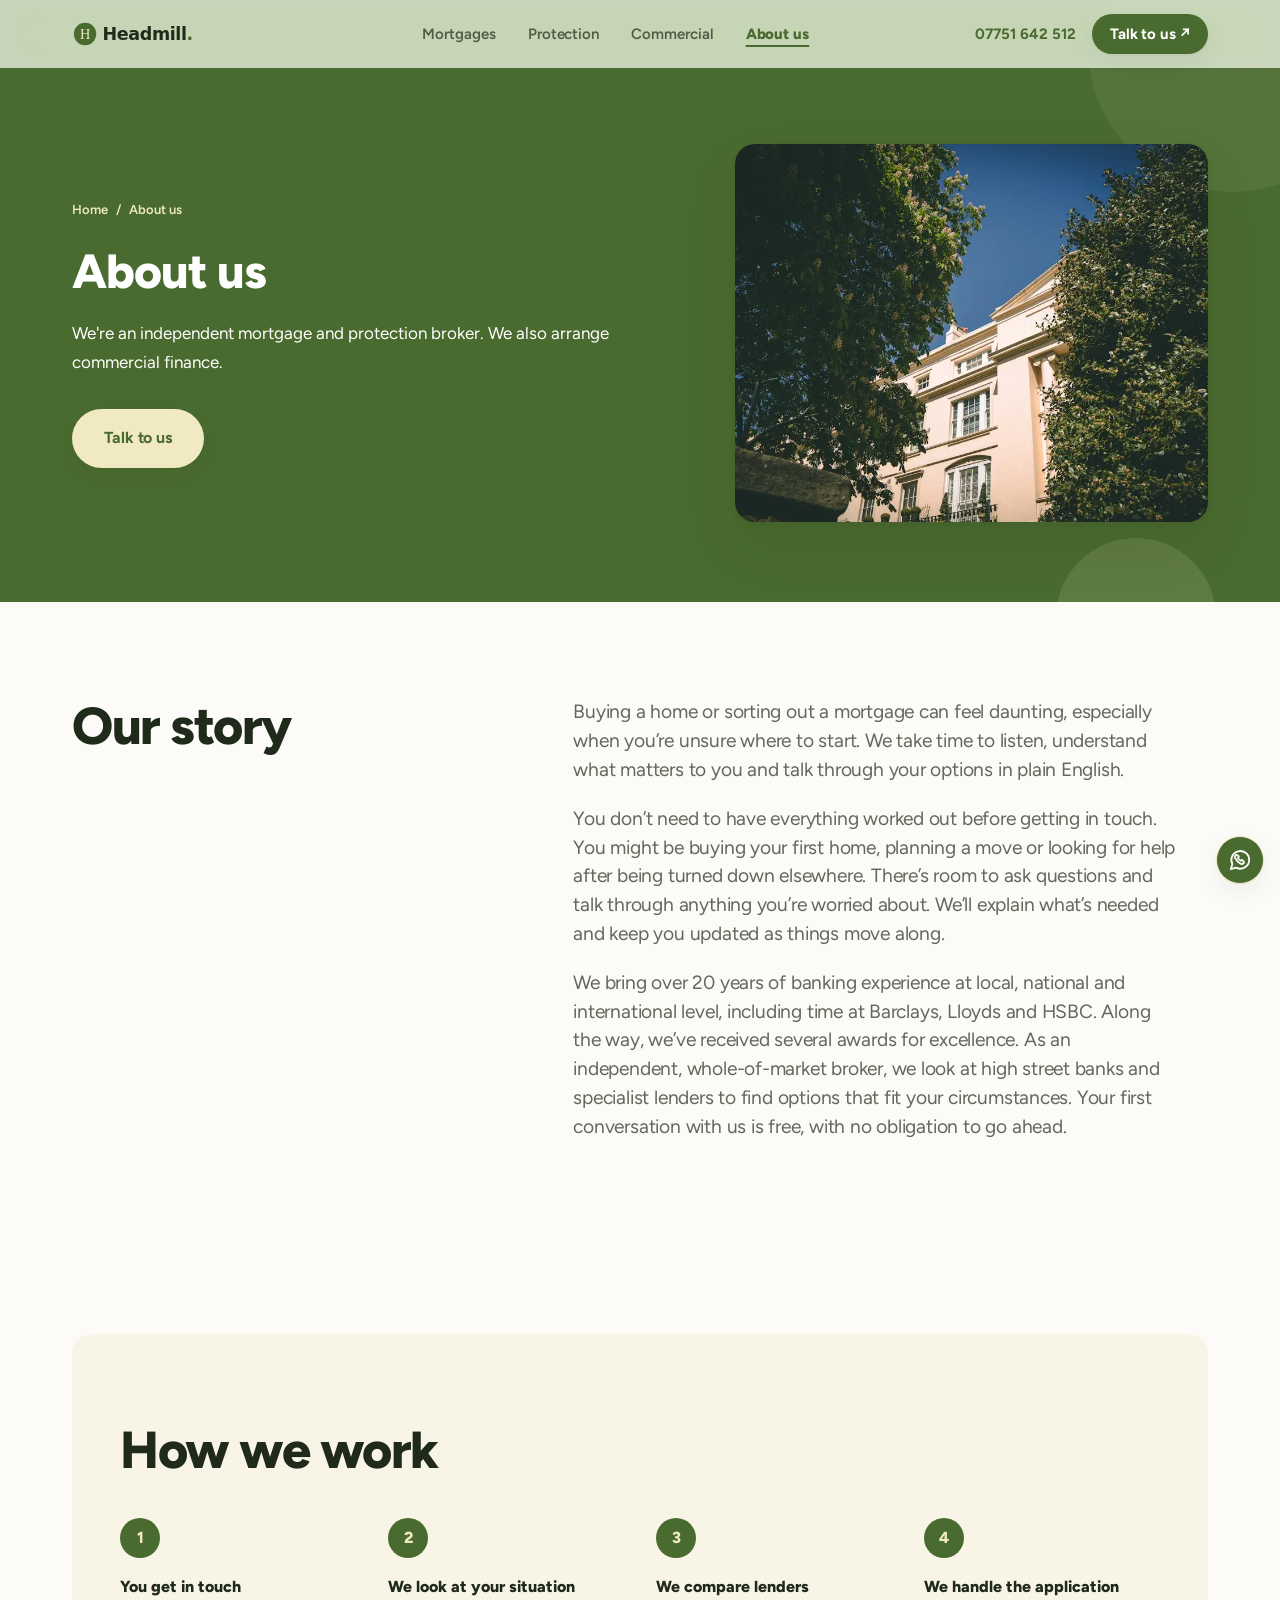
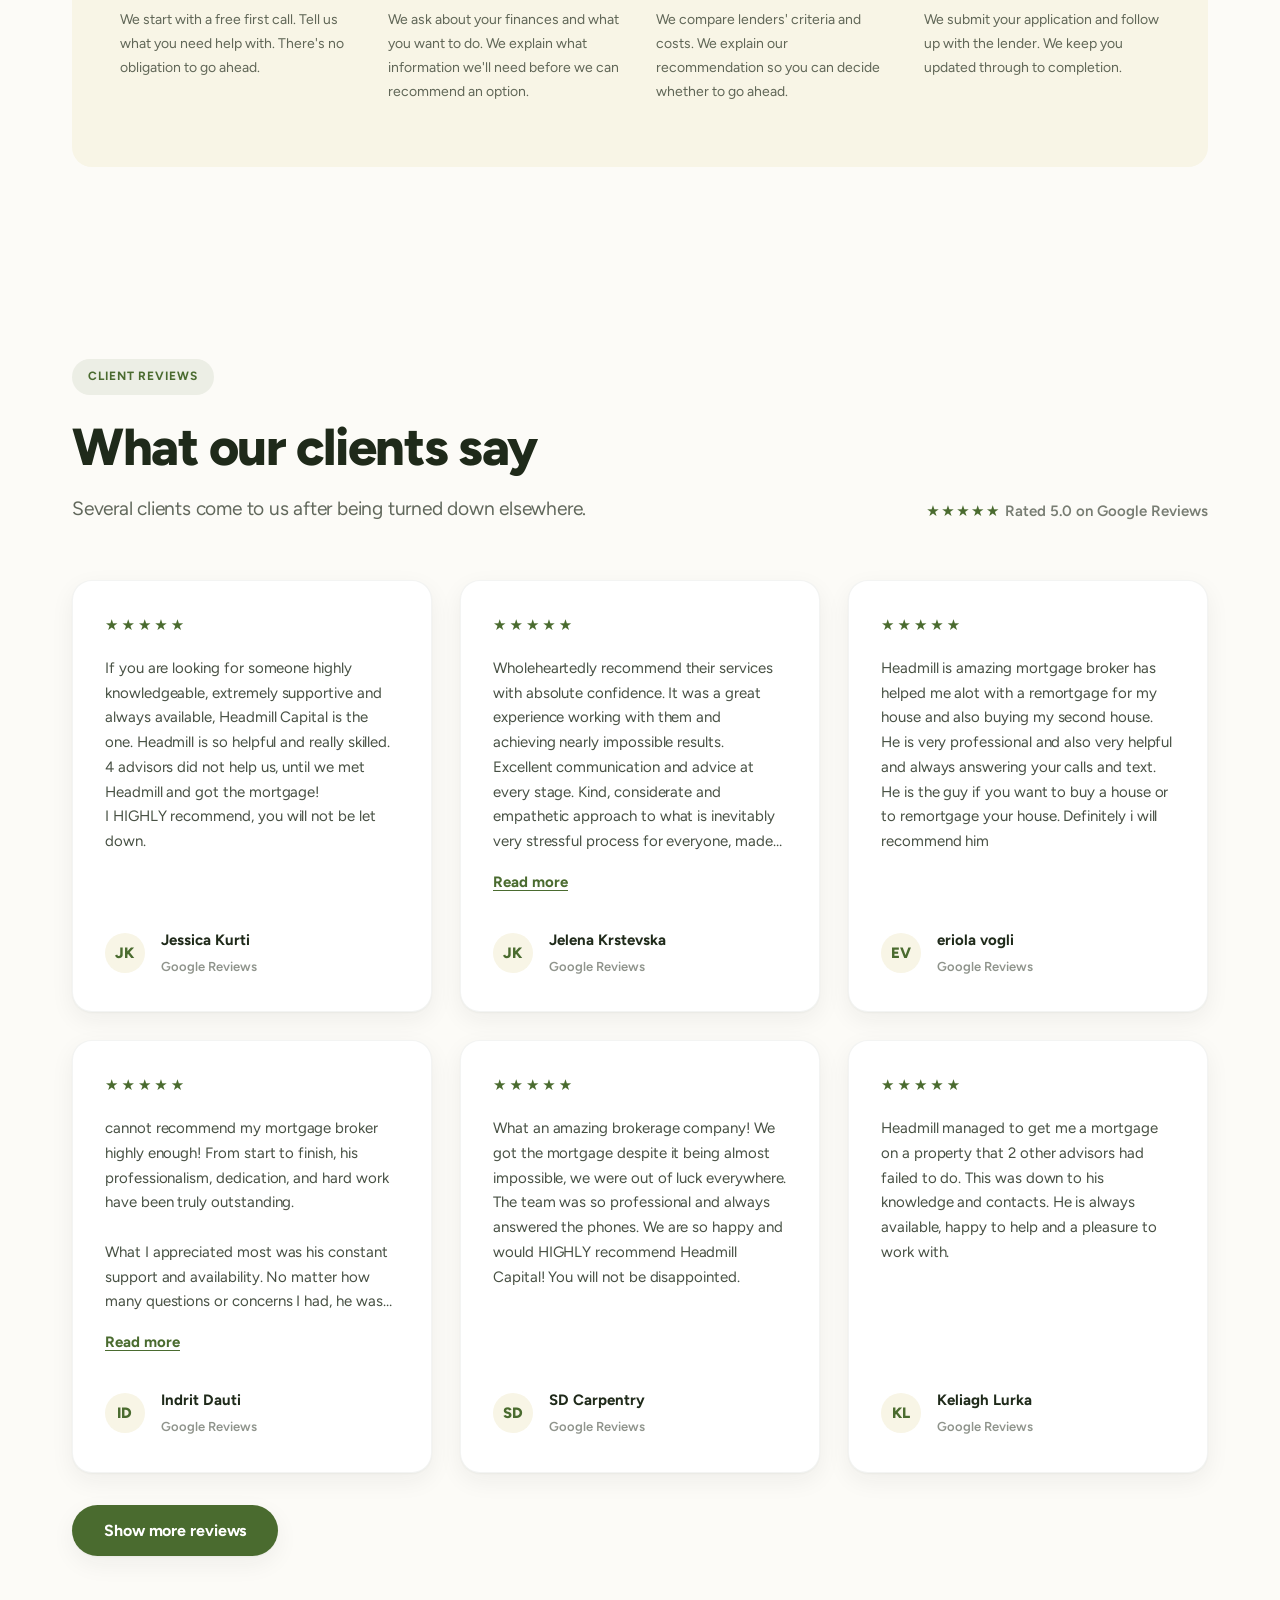
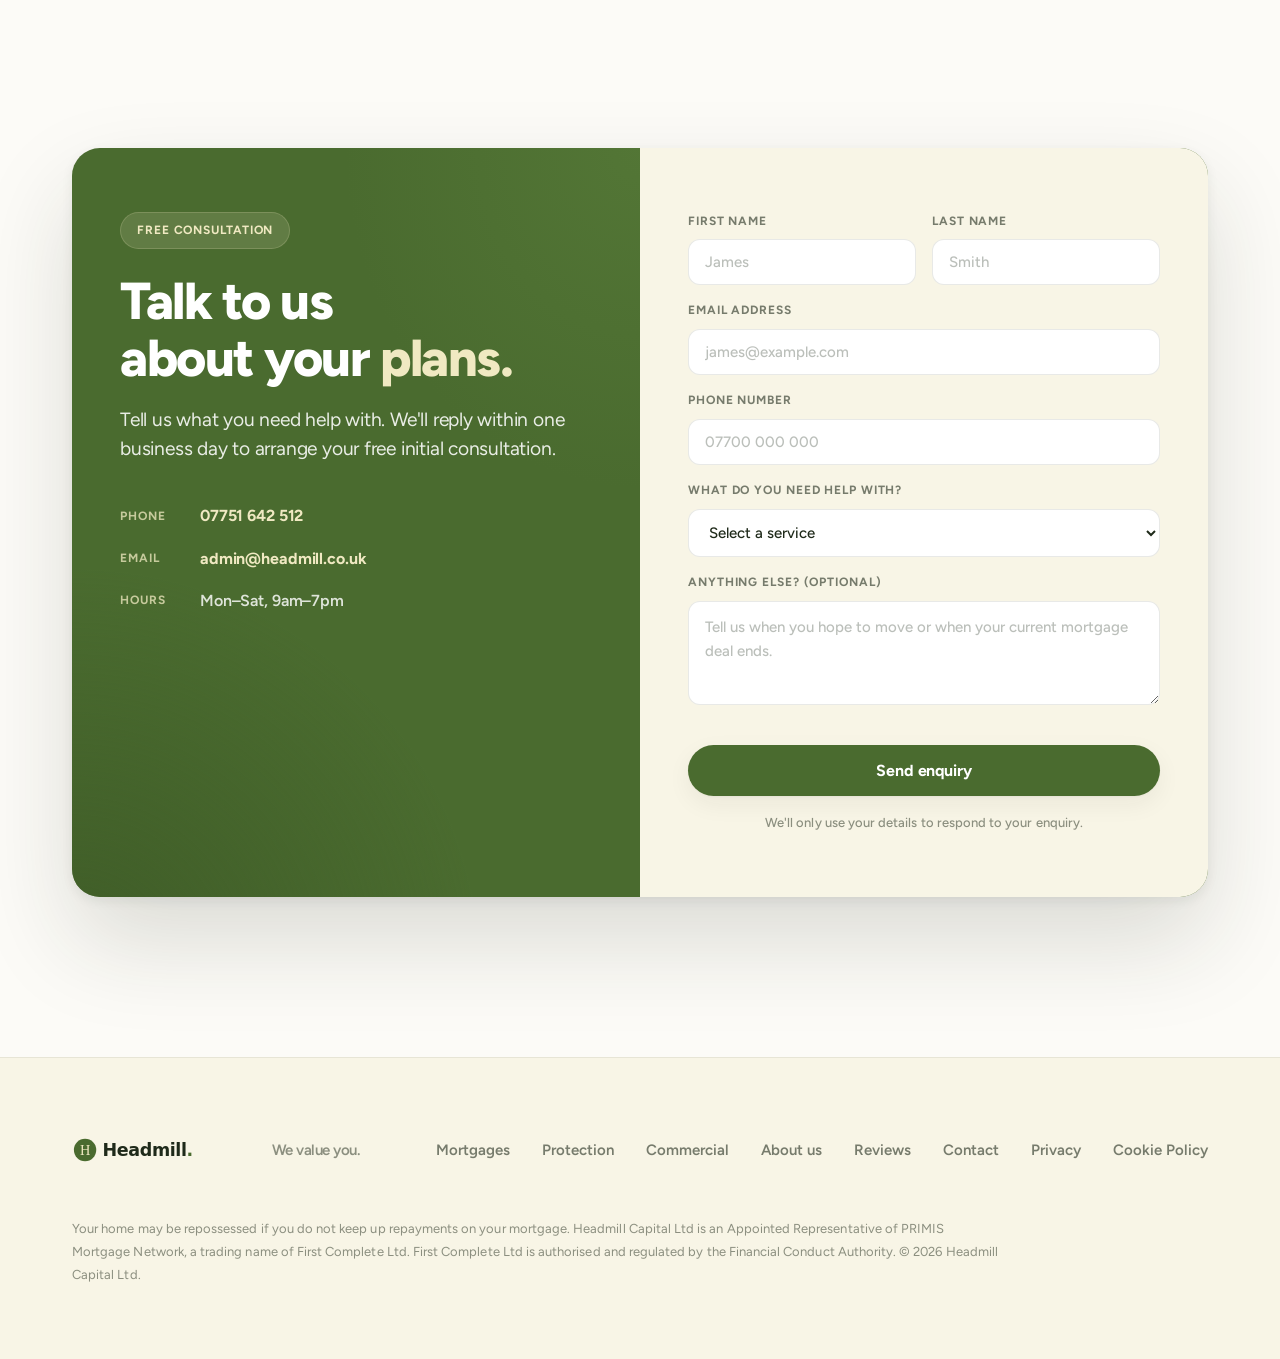
==== commit a201f788: "Restore archived Keliagh review with documented source" ====
--- a/about.html
+++ b/about.html
@@ -223,7 +223,19 @@
 
     <figure class="review-card">
       <div class="review-stars" aria-label="5 out of 5 stars">&#9733;&#9733;&#9733;&#9733;&#9733;</div>
-      <blockquote class="review-text" id="review-6">Absolutely outstanding service from Headmill from start to finish! He helped me secure the mortgage offer I needed and guided me through every step of the process with great professionalism and efficiency.
+      <blockquote class="review-text" id="review-6">Headmill managed to get me a mortgage on a property that 2 other advisors had failed to do. This was down to his knowledge and contacts. He is always available, happy to help and a pleasure to work with.</blockquote>
+      <figcaption class="review-footer">
+        <span class="review-avatar" aria-hidden="true">KL</span>
+        <span>
+          <span class="review-name">Keliagh Lurka</span><br/>
+          <span class="review-src">Google Reviews</span>
+        </span>
+      </figcaption>
+    </figure>
+
+    <figure class="review-card">
+      <div class="review-stars" aria-label="5 out of 5 stars">&#9733;&#9733;&#9733;&#9733;&#9733;</div>
+      <blockquote class="review-text" id="review-7">Absolutely outstanding service from Headmill from start to finish! He helped me secure the mortgage offer I needed and guided me through every step of the process with great professionalism and efficiency.
 
 What really stood out was his dedication even after the mortgage offer was secured. When I faced further complications and delays with the solicitors, Headmill continued to support me, offering valuable advice, following up, and even making calls to ensure everything kept moving forward.
 
@@ -242,7 +254,7 @@
 
     <figure class="review-card">
       <div class="review-stars" aria-label="5 out of 5 stars">&#9733;&#9733;&#9733;&#9733;&#9733;</div>
-      <blockquote class="review-text" id="review-7">Excellent business excellent person Headmill helped us find a great mortgage deal. He’s a very hard working mortgage broker always finds a way to resolve any issues for his clients. I wish him luck for his future business prospects.</blockquote>
+      <blockquote class="review-text" id="review-8">Excellent business excellent person Headmill helped us find a great mortgage deal. He’s a very hard working mortgage broker always finds a way to resolve any issues for his clients. I wish him luck for his future business prospects.</blockquote>
       <figcaption class="review-footer">
         <span class="review-avatar" aria-hidden="true">MS</span>
         <span>
@@ -254,7 +266,7 @@
 
     <figure class="review-card">
       <div class="review-stars" aria-label="5 out of 5 stars">&#9733;&#9733;&#9733;&#9733;&#9733;</div>
-      <blockquote class="review-text" id="review-8">Highly Recommend Headmill Capital for insurance and mortgages! Extremely dedicated, professional and hardworking. Always prompt with answering my phone calls, my concerns were always addressed and listened. If I could give more than 5*s, I would!!!!</blockquote>
+      <blockquote class="review-text" id="review-9">Highly Recommend Headmill Capital for insurance and mortgages! Extremely dedicated, professional and hardworking. Always prompt with answering my phone calls, my concerns were always addressed and listened. If I could give more than 5*s, I would!!!!</blockquote>
       <figcaption class="review-footer">
         <span class="review-avatar" aria-hidden="true">SK</span>
         <span>
@@ -266,7 +278,7 @@
 
     <figure class="review-card">
       <div class="review-stars" aria-label="5 out of 5 stars">&#9733;&#9733;&#9733;&#9733;&#9733;</div>
-      <blockquote class="review-text" id="review-9">Exceptional service from start to finish! Our mortgage and insurance needs were expertly handled by this broker. Professionalism, efficiency, and top-notch communication made the entire process smooth and stress-free. Highly recommend!</blockquote>
+      <blockquote class="review-text" id="review-10">Exceptional service from start to finish! Our mortgage and insurance needs were expertly handled by this broker. Professionalism, efficiency, and top-notch communication made the entire process smooth and stress-free. Highly recommend!</blockquote>
       <figcaption class="review-footer">
         <span class="review-avatar" aria-hidden="true">F</span>
         <span>
@@ -278,7 +290,7 @@
 
     <figure class="review-card">
       <div class="review-stars" aria-label="5 out of 5 stars">&#9733;&#9733;&#9733;&#9733;&#9733;</div>
-      <blockquote class="review-text" id="review-10">The broker was very correct and precise in his work. He always answered my calls at any time, every question I had. Yes I recommend it with five stars. I was able to get the home loan very quickly.</blockquote>
+      <blockquote class="review-text" id="review-11">The broker was very correct and precise in his work. He always answered my calls at any time, every question I had. Yes I recommend it with five stars. I was able to get the home loan very quickly.</blockquote>
       <figcaption class="review-footer">
         <span class="review-avatar" aria-hidden="true">MI</span>
         <span>
@@ -290,7 +302,7 @@
 
     <figure class="review-card">
       <div class="review-stars" aria-label="5 out of 5 stars">&#9733;&#9733;&#9733;&#9733;&#9733;</div>
-      <blockquote class="review-text" id="review-11">Broker was really helpful, always available and willing to give advice. Great experience from the beginning to the end of the process, I recommend it to everyone who wants an exceptional service.</blockquote>
+      <blockquote class="review-text" id="review-12">Broker was really helpful, always available and willing to give advice. Great experience from the beginning to the end of the process, I recommend it to everyone who wants an exceptional service.</blockquote>
       <figcaption class="review-footer">
         <span class="review-avatar" aria-hidden="true">RB</span>
         <span>
@@ -302,7 +314,7 @@
 
     <figure class="review-card">
       <div class="review-stars" aria-label="5 out of 5 stars">&#9733;&#9733;&#9733;&#9733;&#9733;</div>
-      <blockquote class="review-text" id="review-12">Highly recommend! Exceptional service from start to finish. The team was professional, attentive, and helped me navigate the complexities of mortgage and insurance with ease. Thanks for making the process stress-free!</blockquote>
+      <blockquote class="review-text" id="review-13">Highly recommend! Exceptional service from start to finish. The team was professional, attentive, and helped me navigate the complexities of mortgage and insurance with ease. Thanks for making the process stress-free!</blockquote>
       <figcaption class="review-footer">
         <span class="review-avatar" aria-hidden="true">GH</span>
         <span>
@@ -314,7 +326,7 @@
 
     <figure class="review-card">
       <div class="review-stars" aria-label="5 out of 5 stars">&#9733;&#9733;&#9733;&#9733;&#9733;</div>
-      <blockquote class="review-text" id="review-13">Headmill Capital done for me my mortgage application , i will recommend this company , they sort out my mortgage quickly and stres free and dealt with everything very professionally .
+      <blockquote class="review-text" id="review-14">Headmill Capital done for me my mortgage application , i will recommend this company , they sort out my mortgage quickly and stres free and dealt with everything very professionally .
 I will use them again and recommend to others .</blockquote>
       <figcaption class="review-footer">
         <span class="review-avatar" aria-hidden="true">AG</span>
@@ -327,7 +339,7 @@
 
     <figure class="review-card">
       <div class="review-stars" aria-label="5 out of 5 stars">&#9733;&#9733;&#9733;&#9733;&#9733;</div>
-      <blockquote class="review-text" id="review-14">This broker was incredibly helpful and trustworthy. He was very precise and detailed to what needed to be done. Never hesitated or waited to return calls, was extremely helpful.</blockquote>
+      <blockquote class="review-text" id="review-15">This broker was incredibly helpful and trustworthy. He was very precise and detailed to what needed to be done. Never hesitated or waited to return calls, was extremely helpful.</blockquote>
       <figcaption class="review-footer">
         <span class="review-avatar" aria-hidden="true">RR</span>
         <span>
@@ -339,7 +351,7 @@
 
     <figure class="review-card">
       <div class="review-stars" aria-label="5 out of 5 stars">&#9733;&#9733;&#9733;&#9733;&#9733;</div>
-      <blockquote class="review-text" id="review-15">The best! Thank you very much for your professionalism and dedication. I will definitely recommend to use this mortgage advisor . Once again thank you</blockquote>
+      <blockquote class="review-text" id="review-16">The best! Thank you very much for your professionalism and dedication. I will definitely recommend to use this mortgage advisor . Once again thank you</blockquote>
       <figcaption class="review-footer">
         <span class="review-avatar" aria-hidden="true">PS</span>
         <span>
@@ -351,7 +363,7 @@
 
     <figure class="review-card">
       <div class="review-stars" aria-label="5 out of 5 stars">&#9733;&#9733;&#9733;&#9733;&#9733;</div>
-      <blockquote class="review-text" id="review-16">The best broker I’ve ever had. Others told me I couldn’t buy a house with my current residency status, but Headmill Capital made it happen my dream house.
+      <blockquote class="review-text" id="review-17">The best broker I’ve ever had. Others told me I couldn’t buy a house with my current residency status, but Headmill Capital made it happen my dream house.
 Thank you very much
 I recommend to everyone Headmill Capital</blockquote>
       <figcaption class="review-footer">
@@ -365,7 +377,7 @@
 
     <figure class="review-card">
       <div class="review-stars" aria-label="5 out of 5 stars">&#9733;&#9733;&#9733;&#9733;&#9733;</div>
-      <blockquote class="review-text" id="review-17">very good service , could not fault the work from start to finish. would recommend without hesitation . 5 stars</blockquote>
+      <blockquote class="review-text" id="review-18">very good service , could not fault the work from start to finish. would recommend without hesitation . 5 stars</blockquote>
       <figcaption class="review-footer">
         <span class="review-avatar" aria-hidden="true">DS</span>
         <span>
@@ -377,7 +389,7 @@
 
     <figure class="review-card">
       <div class="review-stars" aria-label="5 out of 5 stars">&#9733;&#9733;&#9733;&#9733;&#9733;</div>
-      <blockquote class="review-text" id="review-18">Excellent service from headmill capital, highly recommended</blockquote>
+      <blockquote class="review-text" id="review-19">Excellent service from headmill capital, highly recommended</blockquote>
       <figcaption class="review-footer">
         <span class="review-avatar" aria-hidden="true">AJ</span>
         <span>
@@ -389,7 +401,7 @@
 
     <figure class="review-card">
       <div class="review-stars" aria-label="5 out of 5 stars">&#9733;&#9733;&#9733;&#9733;&#9733;</div>
-      <blockquote class="review-text" id="review-19">Excellent service</blockquote>
+      <blockquote class="review-text" id="review-20">Excellent service</blockquote>
       <figcaption class="review-footer">
         <span class="review-avatar" aria-hidden="true">BD</span>
         <span>
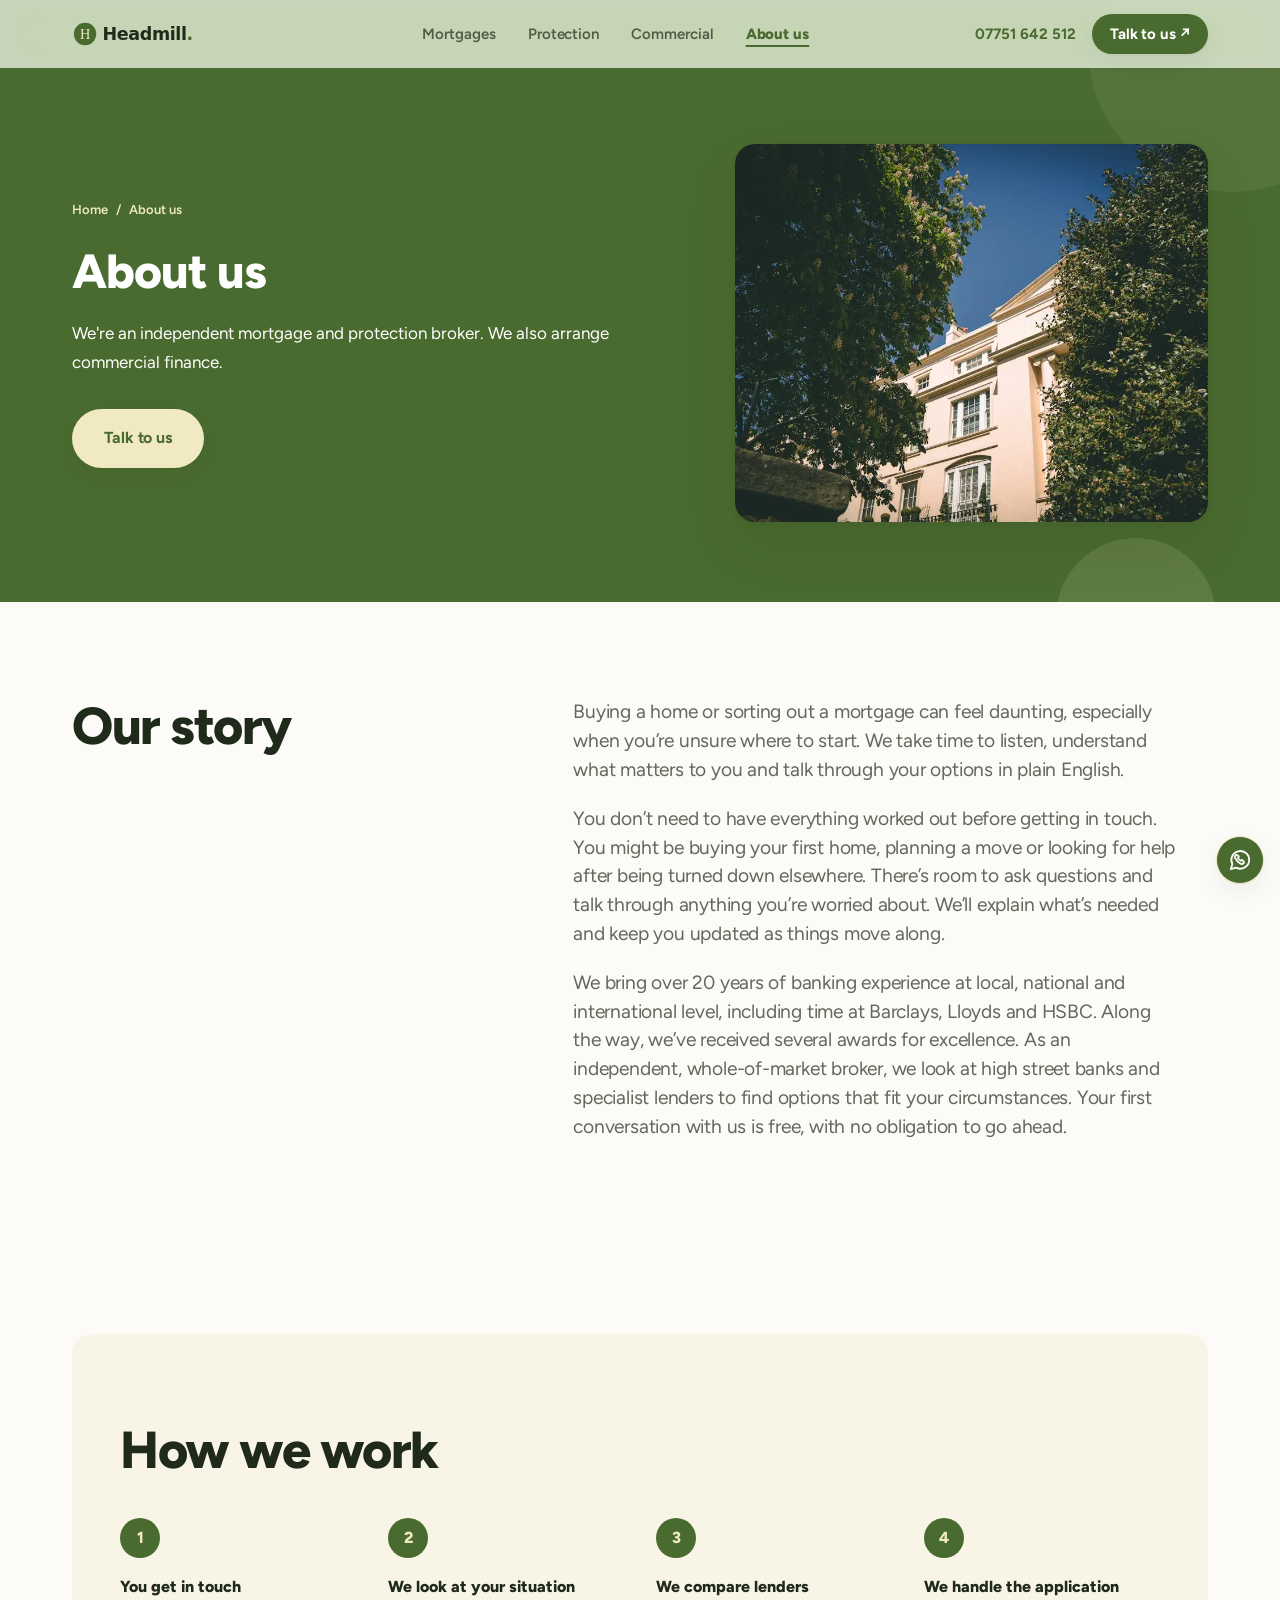
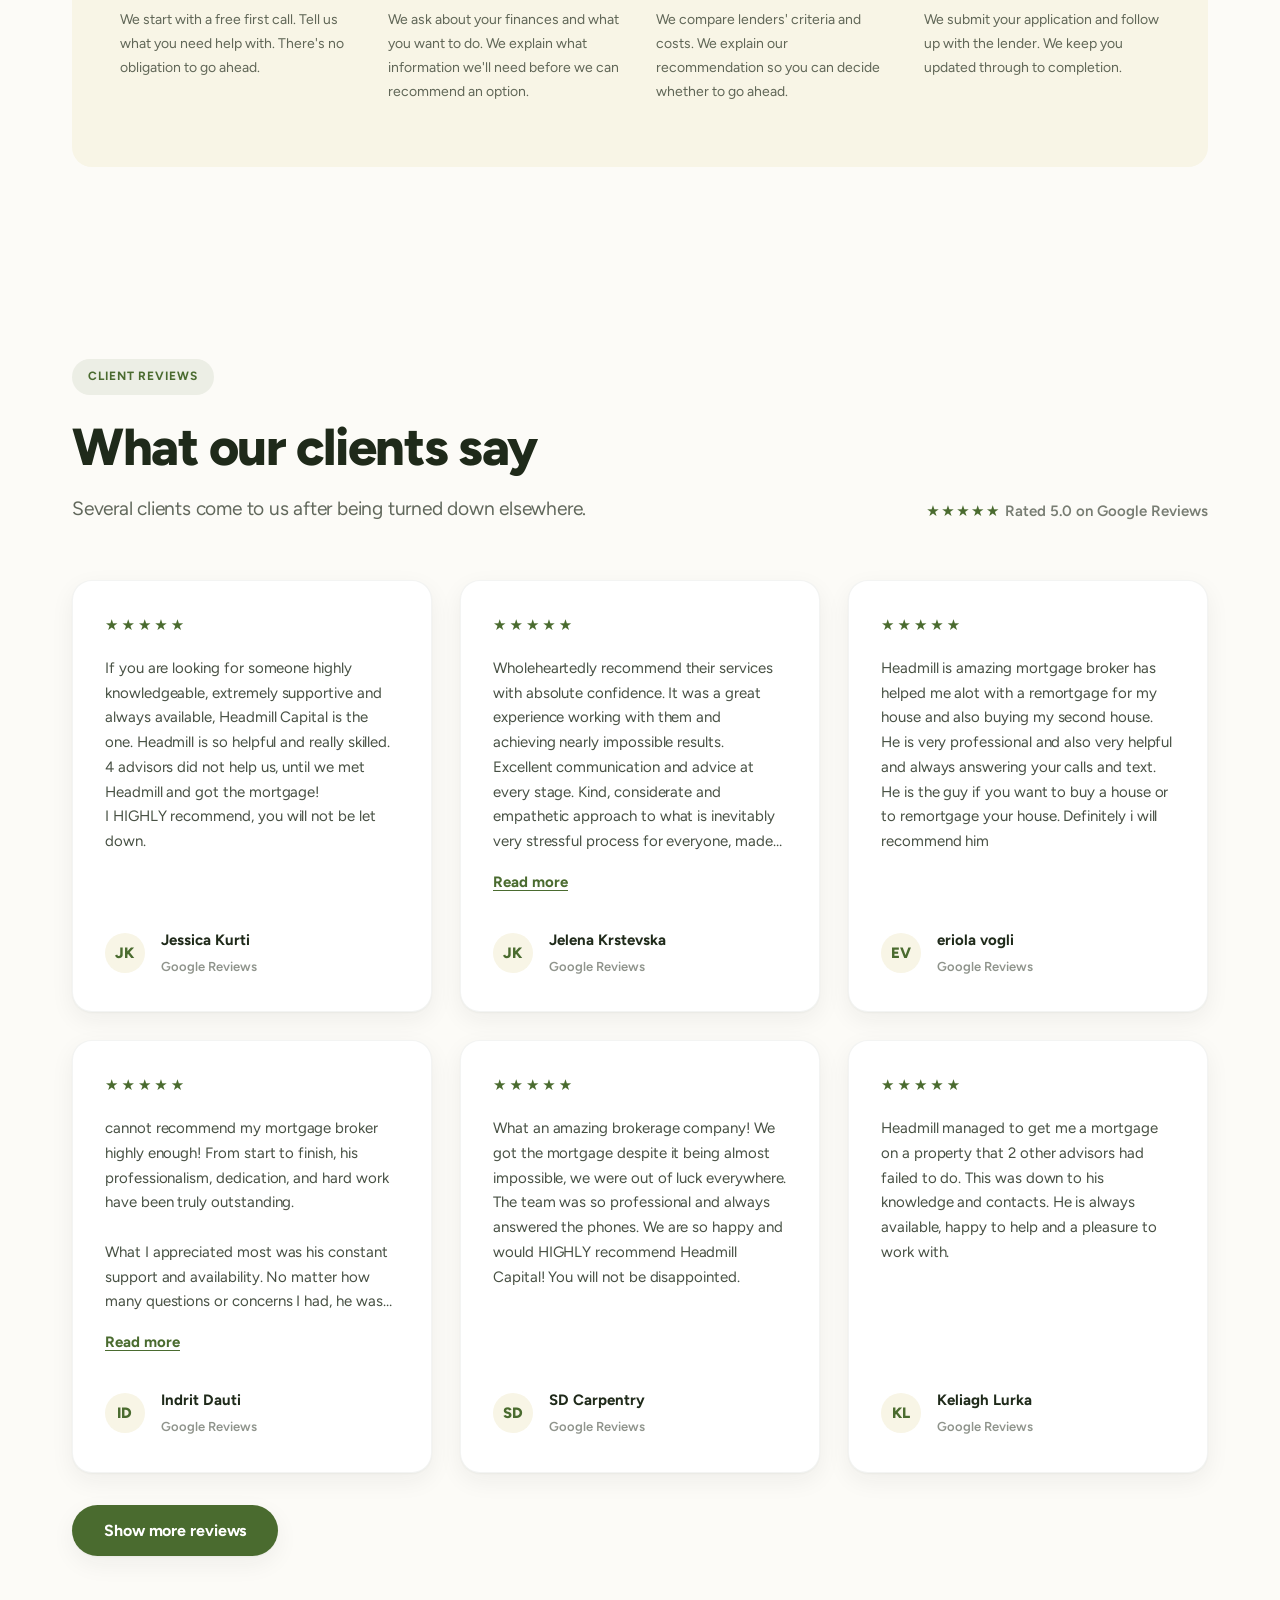
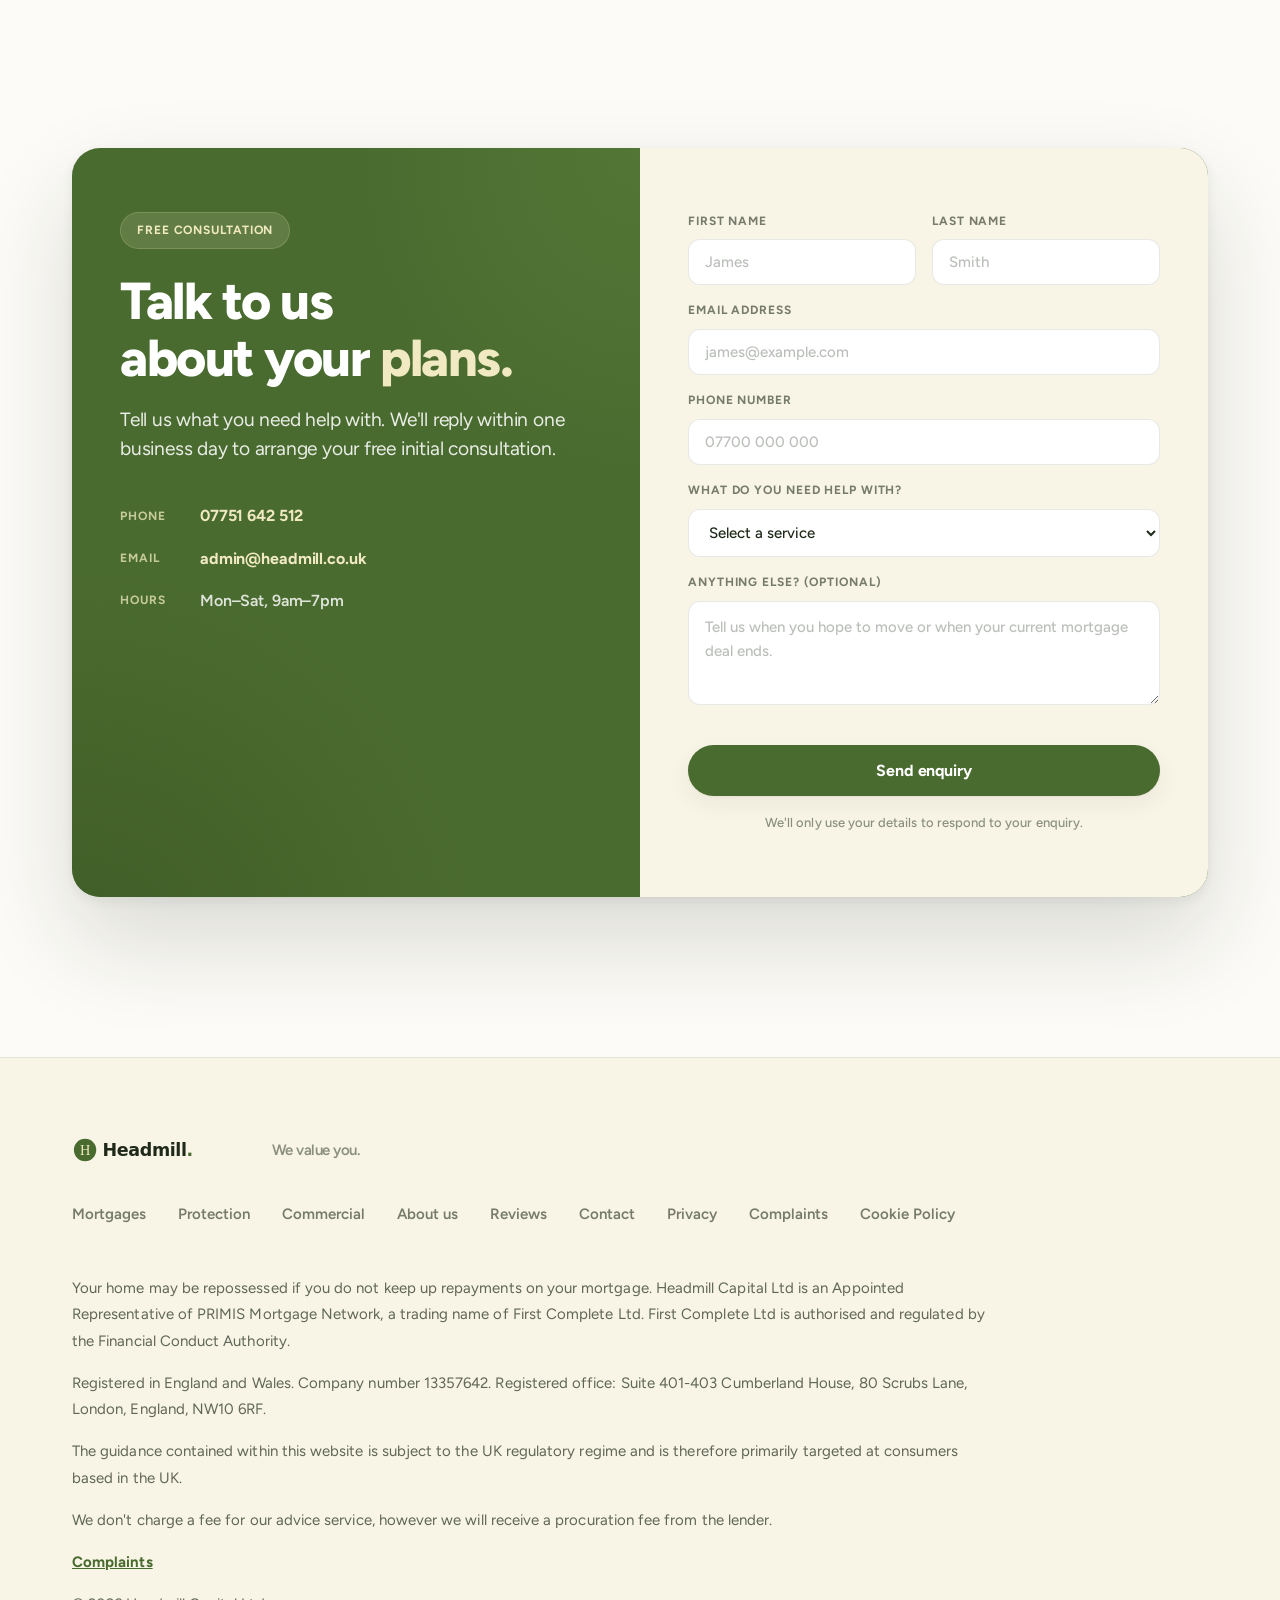
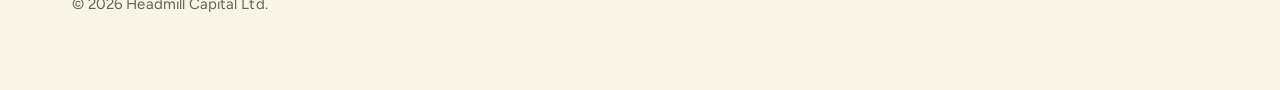
==== commit 9c912e7e: "Add PRIMIS footer disclosures and complaints procedure" ====
--- a/about.html
+++ b/about.html
@@ -27,7 +27,7 @@
 <link href="https://fonts.googleapis.com/css2?family=Figtree:ital,wght@0,400;0,500;0,600;0,700;0,800;1,400&display=swap" rel="stylesheet"/>
 
 <!-- Stylesheets -->
-<link rel="stylesheet" href="assets/css/base.css?v=13"/>
+<link rel="stylesheet" href="assets/css/base.css?v=14"/>
 <link rel="stylesheet" href="assets/css/home.css?v=13"/>
 <link rel="stylesheet" href="assets/css/service.css?v=13"/>
 </head>
@@ -513,13 +513,18 @@
         <li><a href="index.html#reviews">Reviews</a></li>
         <li><a href="index.html#contact">Contact</a></li>
         <li><a href="privacy.html">Privacy</a></li>
+        <li><a href="complaints.html">Complaints</a></li>
         <li><a href="https://www.iubenda.com/privacy-policy/43757909/cookie-policy" target="_blank" rel="noopener">Cookie Policy</a></li>
       </ul>
     </div>
     <div class="footer-fca">
-      Your home may be repossessed if you do not keep up repayments on your mortgage.
-      Headmill Capital Ltd is an Appointed Representative of PRIMIS Mortgage Network, a trading name of First Complete Ltd. First Complete Ltd is authorised and regulated by the Financial Conduct Authority.
-      &copy; 2026 Headmill Capital Ltd.
+      <p>Your home may be repossessed if you do not keep up repayments on your mortgage.
+      Headmill Capital Ltd is an Appointed Representative of PRIMIS Mortgage Network, a trading name of First Complete Ltd. First Complete Ltd is authorised and regulated by the Financial Conduct Authority.</p>
+      <p>Registered in England and Wales. Company number 13357642. Registered office: Suite 401-403 Cumberland House, 80 Scrubs Lane, London, England, NW10 6RF.</p>
+      <p>The guidance contained within this website is subject to the UK regulatory regime and is therefore primarily targeted at consumers based in the UK.</p>
+      <p>We don't charge a fee for our advice service, however we will receive a procuration fee from the lender.</p>
+      <p><a href="complaints.html">Complaints</a></p>
+      <p>&copy; 2026 Headmill Capital Ltd.</p>
     </div>
   </div>
 </footer>
--- a/assets/css/base.css
+++ b/assets/css/base.css
@@ -740,11 +740,30 @@
 .footer-fca {
   margin-top: 3rem;
   max-width: 58rem;
-  font-size: var(--fs-xs);
+  font-size: var(--fs-sm);
   line-height: 1.75;
   letter-spacing: var(--tr-sm);
-  color: var(--ink-50);
-}
+  color: var(--ink-70);
+}
+
+.footer-fca p + p { margin-top: 1rem; }
+.footer-fca a { color: var(--forest); font-weight: 700; text-decoration: underline; }
+
+/* Advice fees stay readable beside the main enquiry actions. */
+.advice-fee {
+  margin-top: 1.5rem;
+  max-width: 42rem;
+  font-size: var(--fs-lead);
+  line-height: var(--lh-lead);
+  font-weight: 600;
+  color: #fff;
+}
+
+.complaints-access {
+  margin-top: 2rem;
+  font-size: var(--fs-body);
+}
+.complaints-access a { color: var(--forest); font-weight: 700; text-decoration: underline; }
 
 /* ── COOKIE BANNER ────────────────────────────────────────────
    Materialises rather than fading in: blur and scale animate
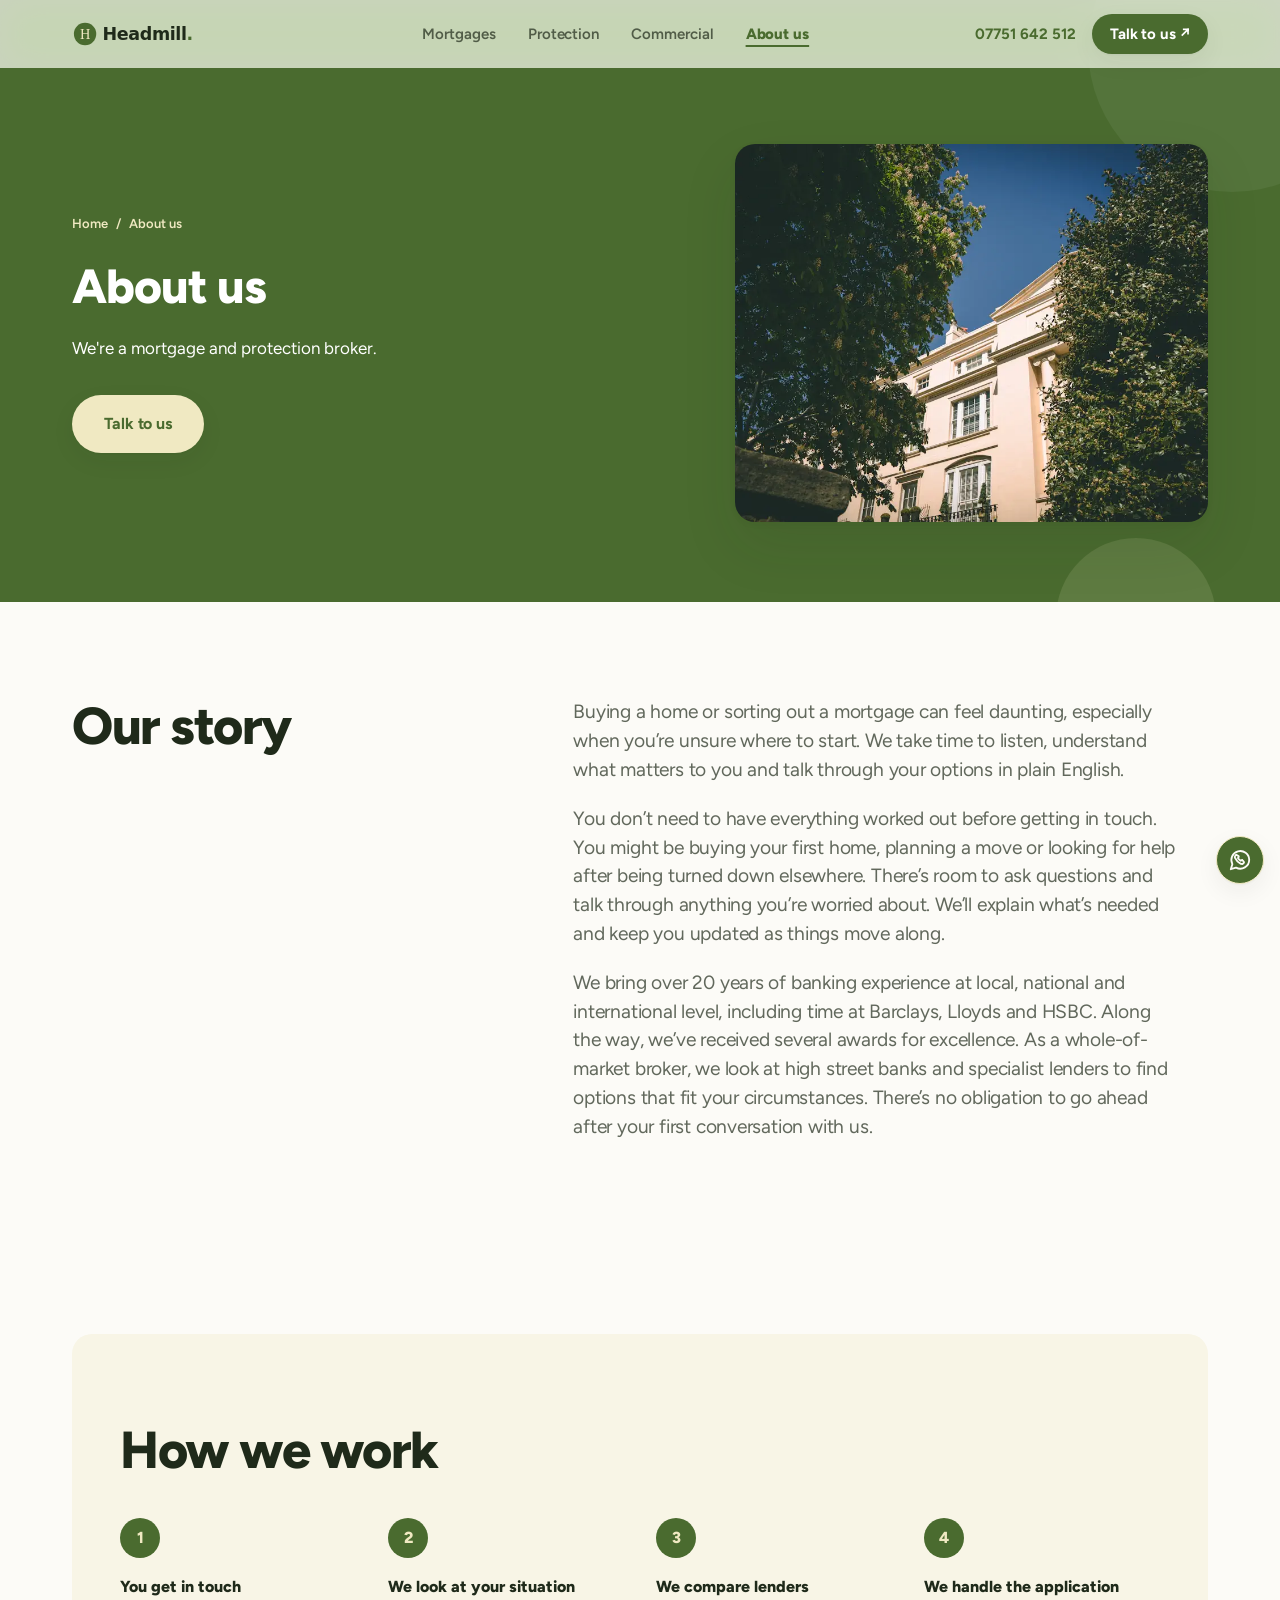
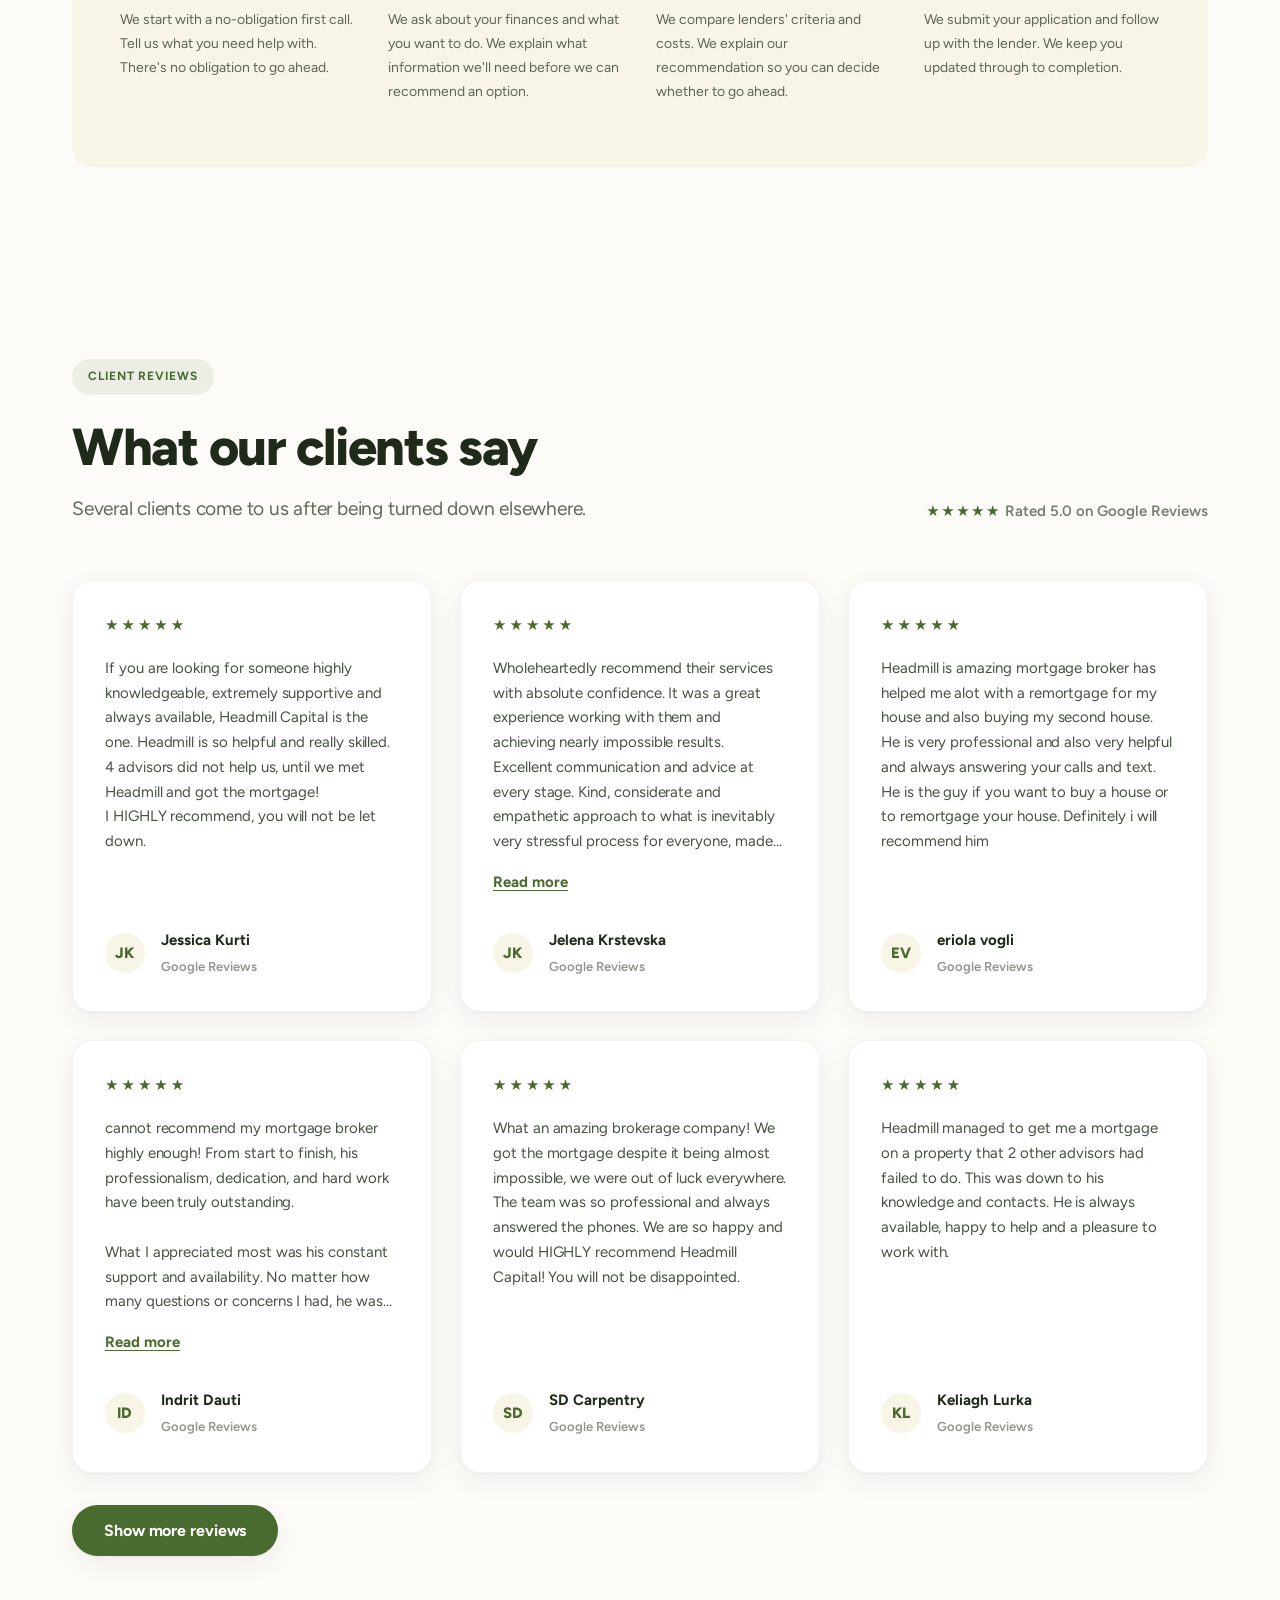
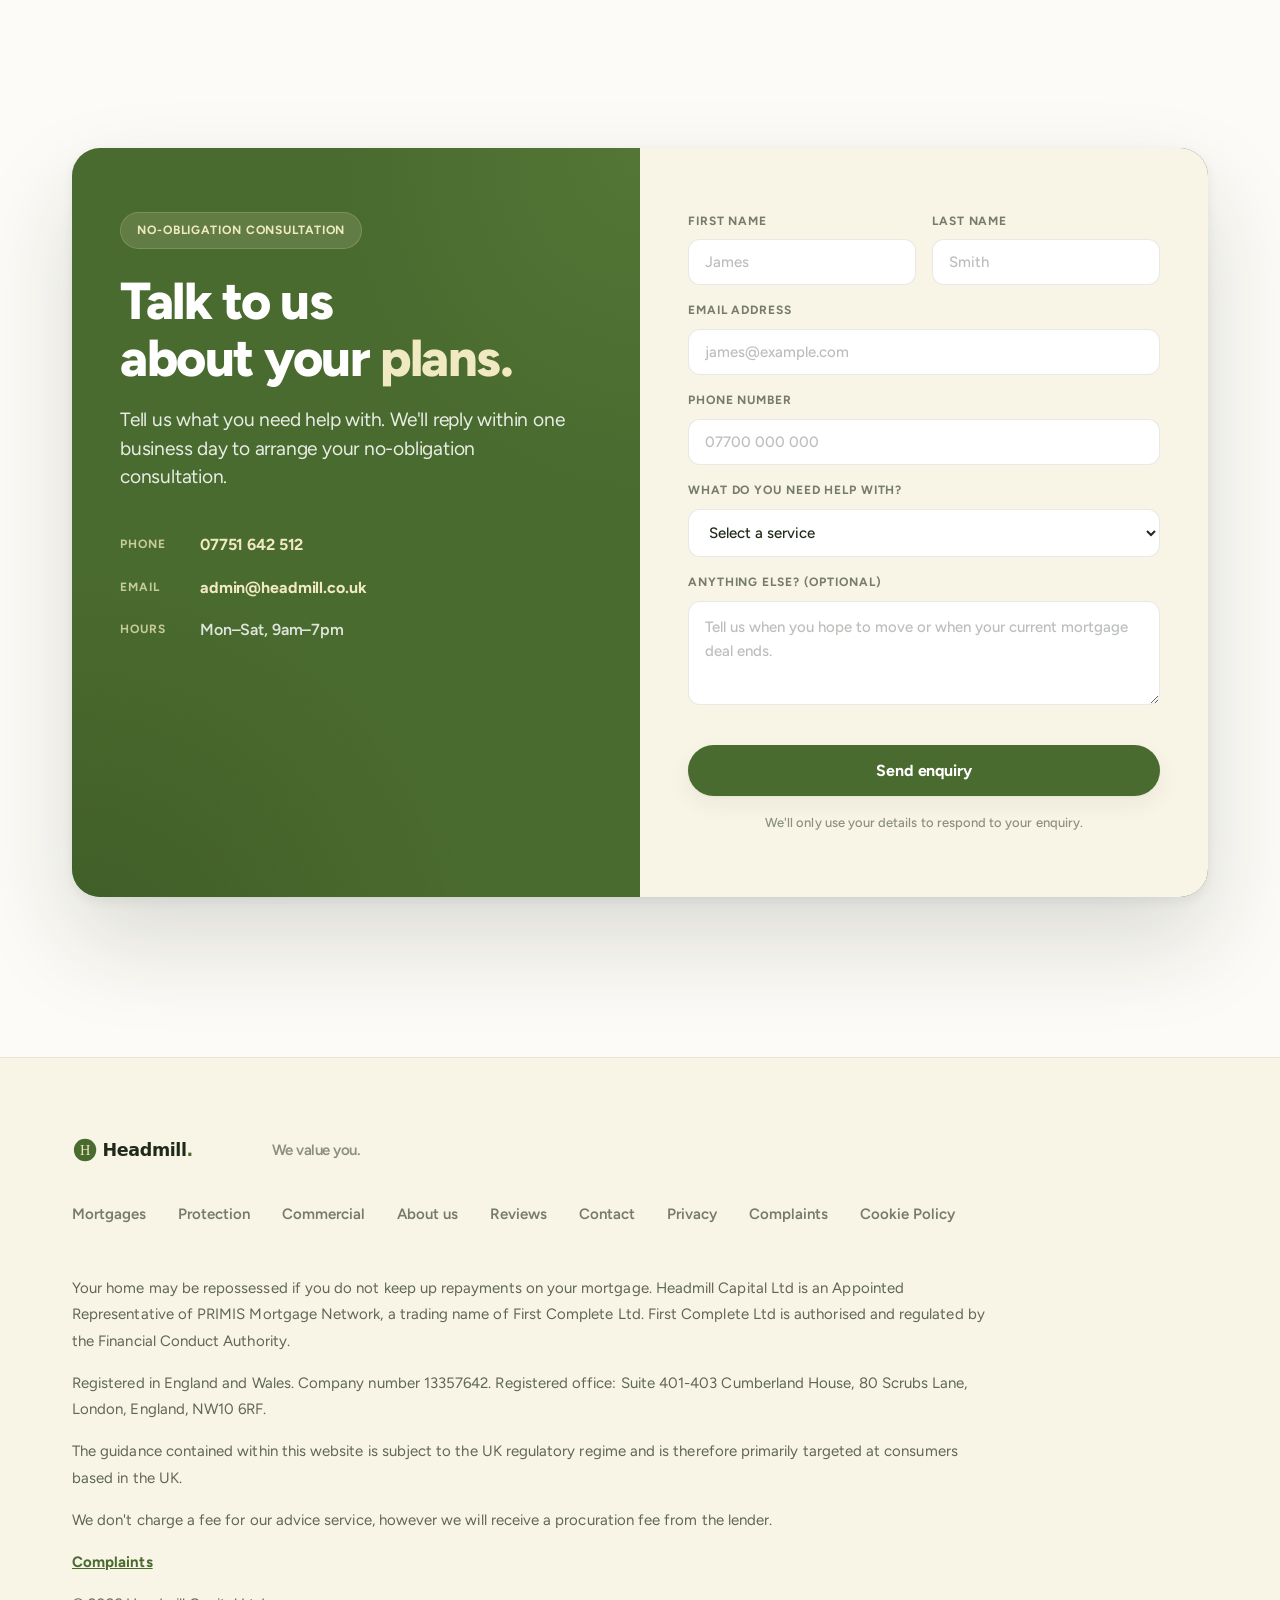
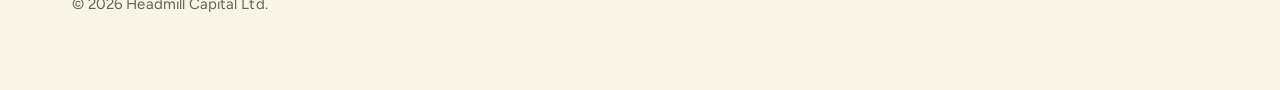
==== commit 6c053eed: "Update PRIMIS service wording and explain third-party commercial finance" ====
--- a/about.html
+++ b/about.html
@@ -7,7 +7,7 @@
 
 <!-- SEO -->
 <title>About us | Headmill Capital</title>
-<meta name="description" content="About Headmill Capital, an independent, whole-of-market broker with over 20 years of banking experience. Learn how we work and read our client reviews."/>
+<meta name="description" content="About Headmill Capital, a whole-of-market broker with over 20 years of banking experience. Learn how we work and read our client reviews."/>
 <meta name="robots" content="index, follow"/>
 <link rel="canonical" href="https://www.headmill.co.uk/about.html"/>
 
@@ -16,7 +16,7 @@
 <meta property="og:url"         content="https://www.headmill.co.uk/about.html"/>
 <meta property="og:site_name"   content="Headmill Capital"/>
 <meta property="og:title"       content="About us | Headmill Capital"/>
-<meta property="og:description" content="About Headmill Capital, an independent, whole-of-market broker with over 20 years of banking experience. Learn how we work and read our client reviews."/>
+<meta property="og:description" content="About Headmill Capital, a whole-of-market broker with over 20 years of banking experience. Learn how we work and read our client reviews."/>
 
 <!-- Favicon -->
 <link rel="icon" href="assets/img/favicon.svg?v=10" type="image/svg+xml"/>
@@ -28,8 +28,8 @@
 
 <!-- Stylesheets -->
 <link rel="stylesheet" href="assets/css/base.css?v=14"/>
-<link rel="stylesheet" href="assets/css/home.css?v=13"/>
-<link rel="stylesheet" href="assets/css/service.css?v=13"/>
+<link rel="stylesheet" href="assets/css/home.css?v=14"/>
+<link rel="stylesheet" href="assets/css/service.css?v=14"/>
 </head>
 <body>
 <a class="skip-link" href="#main-content">Skip to content</a>
@@ -84,7 +84,7 @@
         <span>About us</span>
       </nav>
       <h1 id="about-title">About us</h1>
-      <p class="page-hero-sub">We're an independent mortgage and protection broker. We also arrange commercial finance.</p>
+      <p class="page-hero-sub">We're a mortgage and protection broker.</p>
       <div class="page-hero-actions">
         <a href="#contact" class="btn btn-cream">Talk to us</a>
       </div>
@@ -102,7 +102,7 @@
     <div class="section-head story-copy reveal">
     <p>Buying a home or sorting out a mortgage can feel daunting, especially when you’re unsure where to start. We take time to listen, understand what matters to you and talk through your options in plain English.</p>
     <p>You don’t need to have everything worked out before getting in touch. You might be buying your first home, planning a move or looking for help after being turned down elsewhere. There’s room to ask questions and talk through anything you’re worried about. We’ll explain what’s needed and keep you updated as things move along.</p>
-    <p>We bring over 20 years of banking experience at local, national and international level, including time at Barclays, Lloyds and HSBC. Along the way, we’ve received several awards for excellence. As an independent, whole-of-market broker, we look at high street banks and specialist lenders to find options that fit your circumstances. Your first conversation with us is free, with no obligation to go ahead.</p>
+    <p>We bring over 20 years of banking experience at local, national and international level, including time at Barclays, Lloyds and HSBC. Along the way, we’ve received several awards for excellence. As a whole-of-market broker, we look at high street banks and specialist lenders to find options that fit your circumstances. There’s no obligation to go ahead after your first conversation with us.</p>
     </div>
   </div>
 </section>
@@ -117,7 +117,7 @@
       <div class="step">
         <div class="step-num">1</div>
         <h3>You get in touch</h3>
-        <p>We start with a free first call. Tell us what you need help with. There's no obligation to go ahead.</p>
+        <p>We start with a no-obligation first call. Tell us what you need help with. There's no obligation to go ahead.</p>
       </div>
       <div class="step">
         <div class="step-num">2</div>
@@ -418,9 +418,9 @@
     <!-- Left: invitation + details -->
     <div class="contact-left">
       <div class="contact-left-inner">
-        <span class="badge badge-on-green">Free consultation</span>
+        <span class="badge badge-on-green">No-obligation consultation</span>
         <h2 class="contact-headline">Talk to us<br/>about your <span class="accent">plans.</span></h2>
-        <p class="contact-body">Tell us what you need help with. We'll reply within one business day to arrange your free initial consultation.</p>
+        <p class="contact-body">Tell us what you need help with. We'll reply within one business day to arrange your no-obligation consultation.</p>
 
         <div class="contact-details">
           <div class="contact-detail">
@@ -475,7 +475,6 @@
             <option value="Remortgage">Remortgage</option>
             <option value="Buy-to-Let">Buy-to-let mortgage</option>
             <option value="Home Mover">Moving home</option>
-            <option value="Commercial / Bridging">Commercial finance or bridging</option>
             <option value="Insurance &amp; Protection">Insurance and protection</option>
           </select>
         </div>
@@ -542,7 +541,7 @@
   </svg>
 </a>
 
-<script src="assets/js/motion.js?v=14"></script>
+<script src="assets/js/motion.js?v=15"></script>
 <script src="assets/js/shared.js?v=13"></script>
 <script src="assets/js/reviews.js?v=2"></script>
 <script src="assets/js/form.js?v=10"></script>
--- a/assets/css/home.css
+++ b/assets/css/home.css
@@ -279,6 +279,18 @@
 }
 
 .stat-num span { color: var(--moss); }
+
+.stat-num.stat-text {
+  font-size: clamp(1.75rem, 3vw, 2.5rem);
+  line-height: 1.15;
+  letter-spacing: -0.02em;
+}
+
+.service-card .referral-notice {
+  border-top: 1px solid var(--line-lt);
+  padding-top: 1rem;
+  color: var(--ink);
+}
 
 .stat-label {
   margin-top: 0.75rem;
--- a/assets/css/service.css
+++ b/assets/css/service.css
@@ -334,3 +334,22 @@
 @media (max-width: 760px) {
   .story-grid { grid-template-columns: 1fr; gap: 1.5rem; }
 }
+
+/* Third-party referral disclosure on the educational page. */
+.referral-warning {
+  margin-top: 1.5rem;
+  border: 2px solid currentColor;
+  border-radius: var(--r);
+  padding: 1.25rem;
+  font-size: 1.125rem;
+  font-weight: 700;
+  line-height: 1.65;
+  color: var(--ink);
+}
+.page-hero .referral-warning { color: #fff; }
+.referral-contact { align-items: stretch; }
+.referral-contact .contact-right {
+  display: flex;
+  align-items: center;
+}
+.referral-contact .referral-warning { margin-top: 0; }
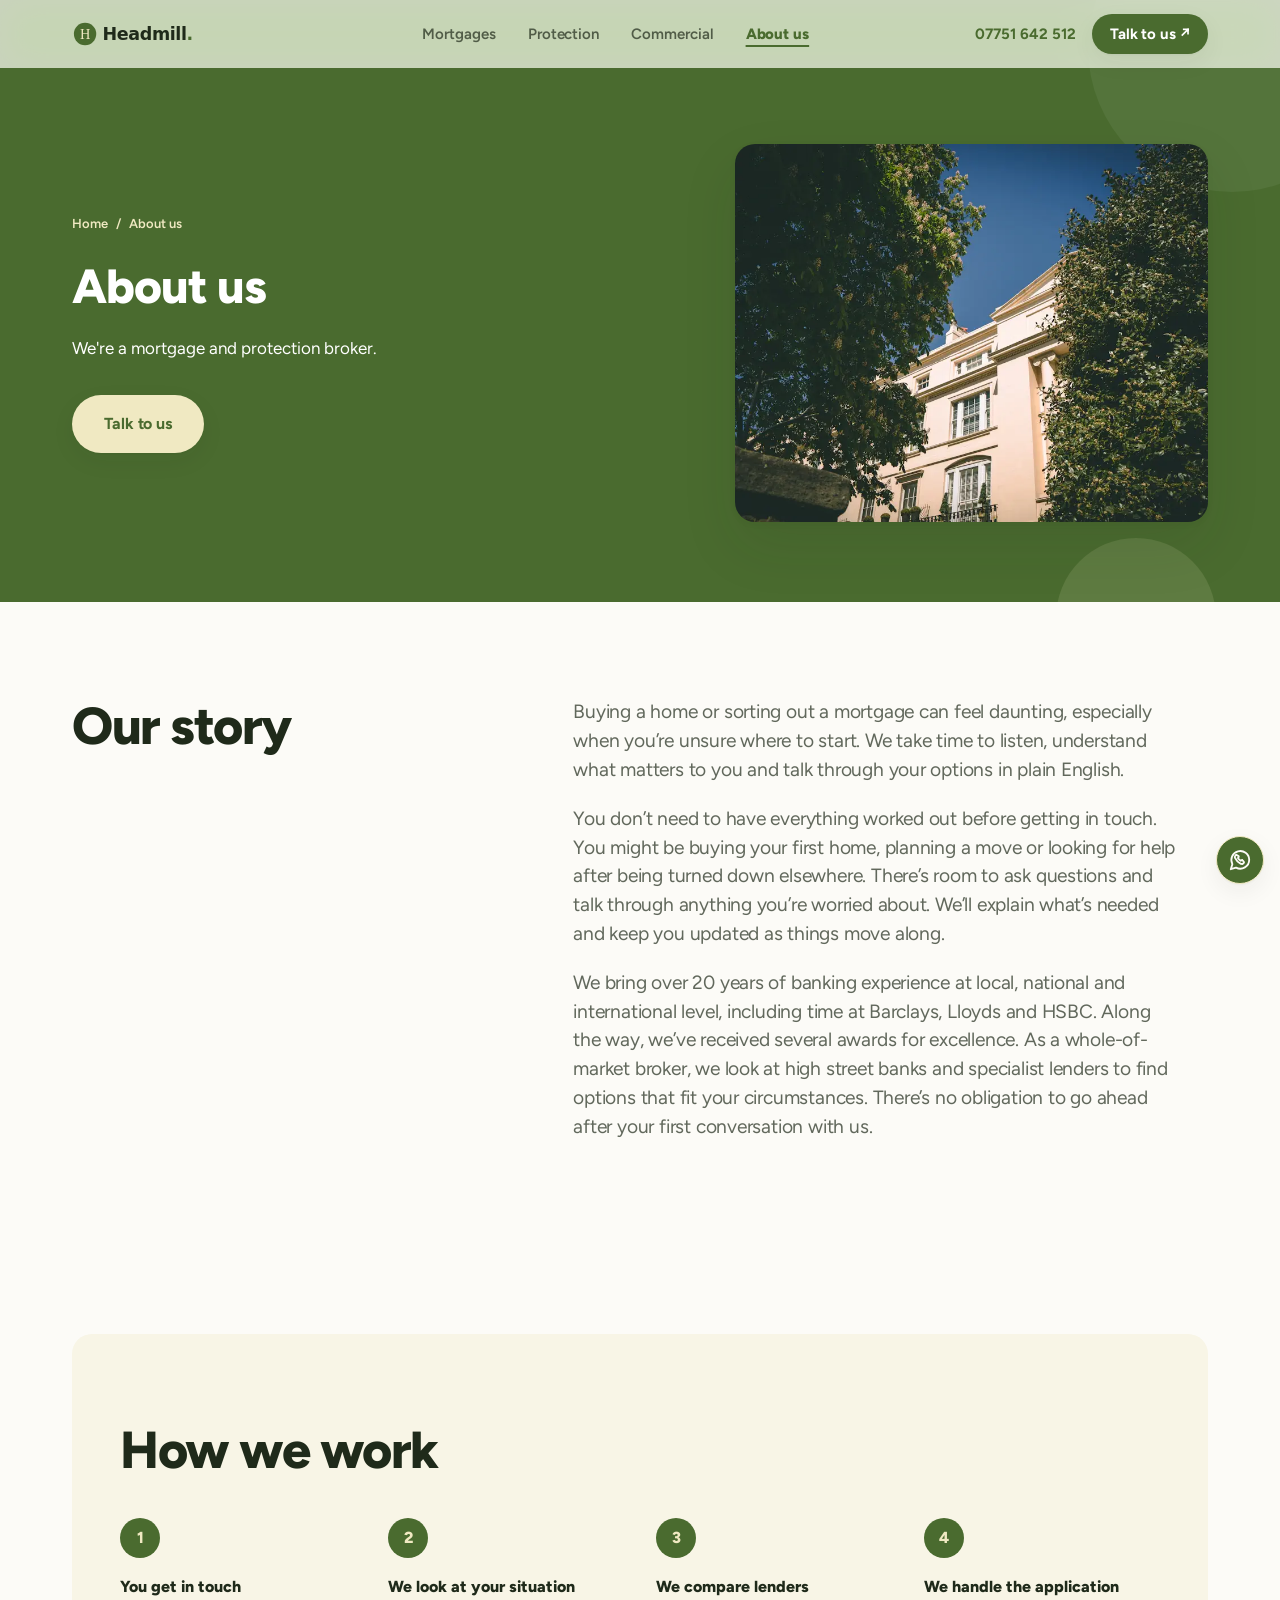
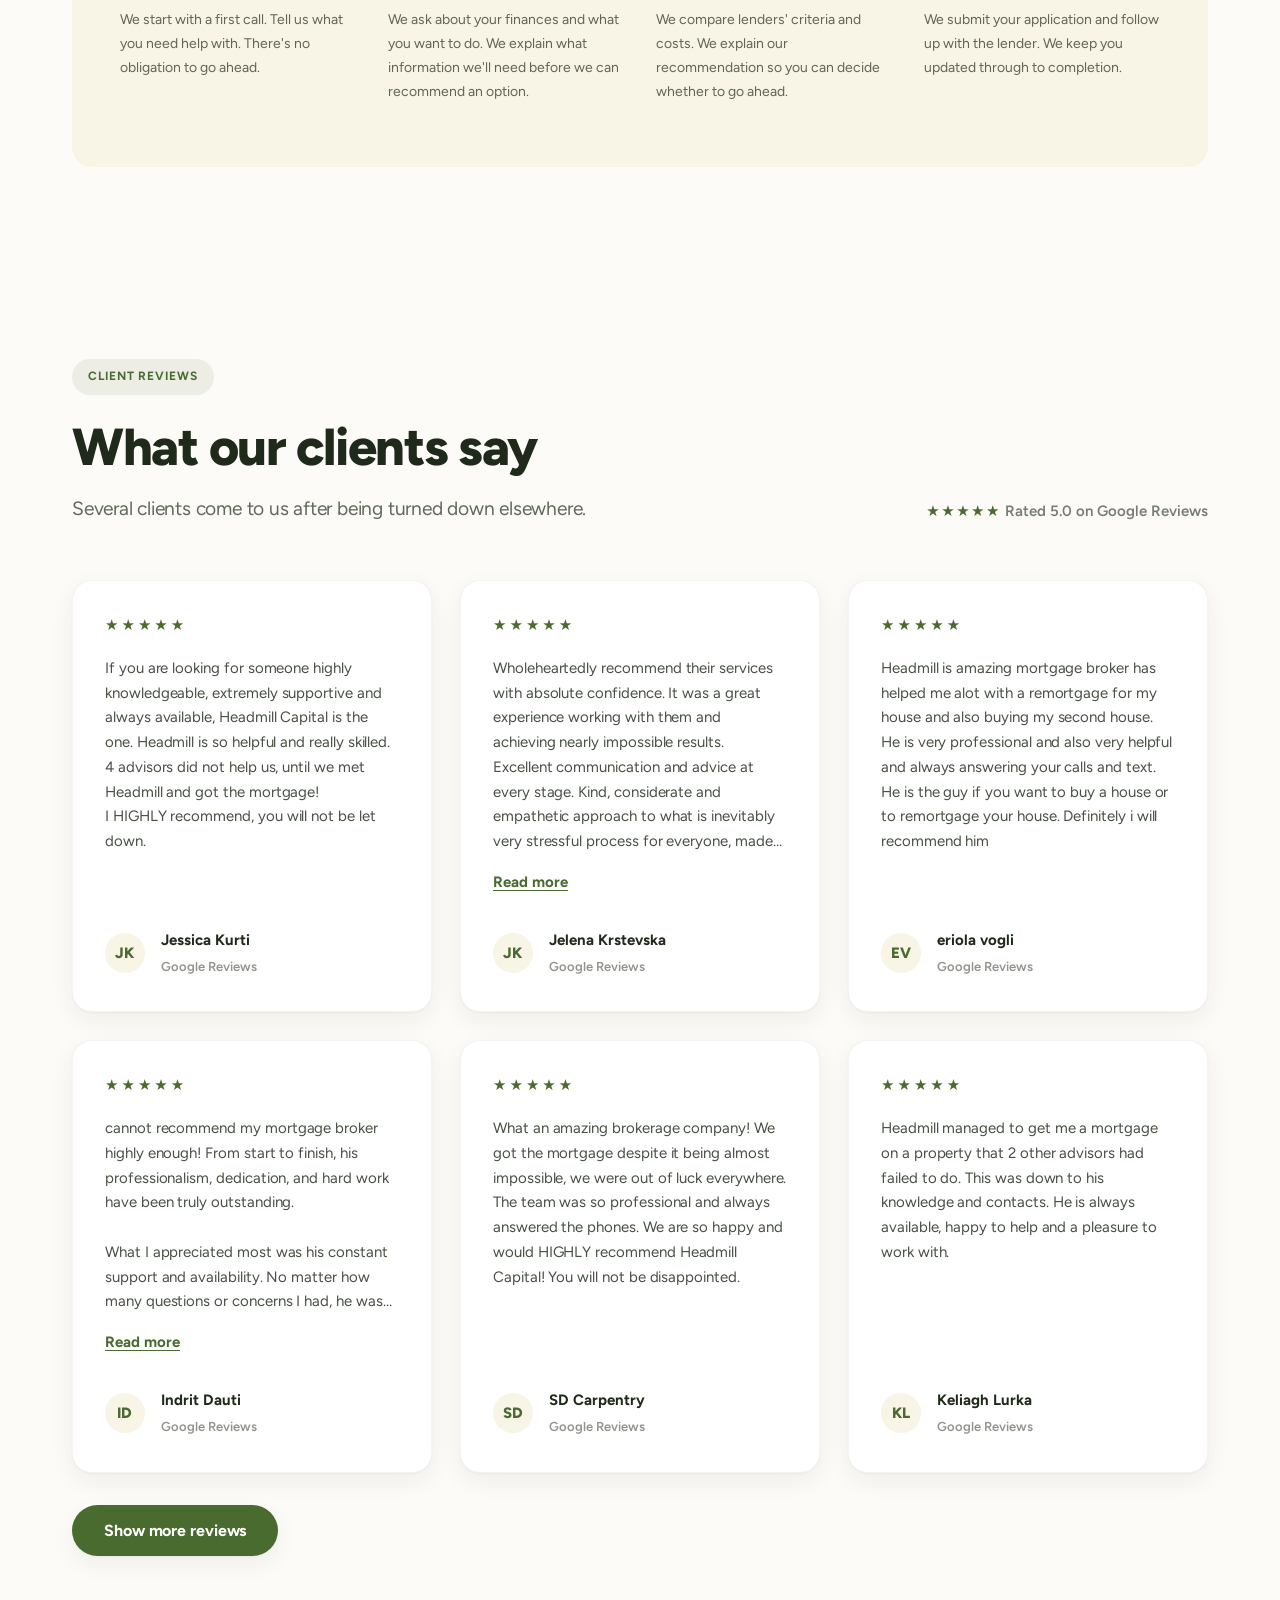
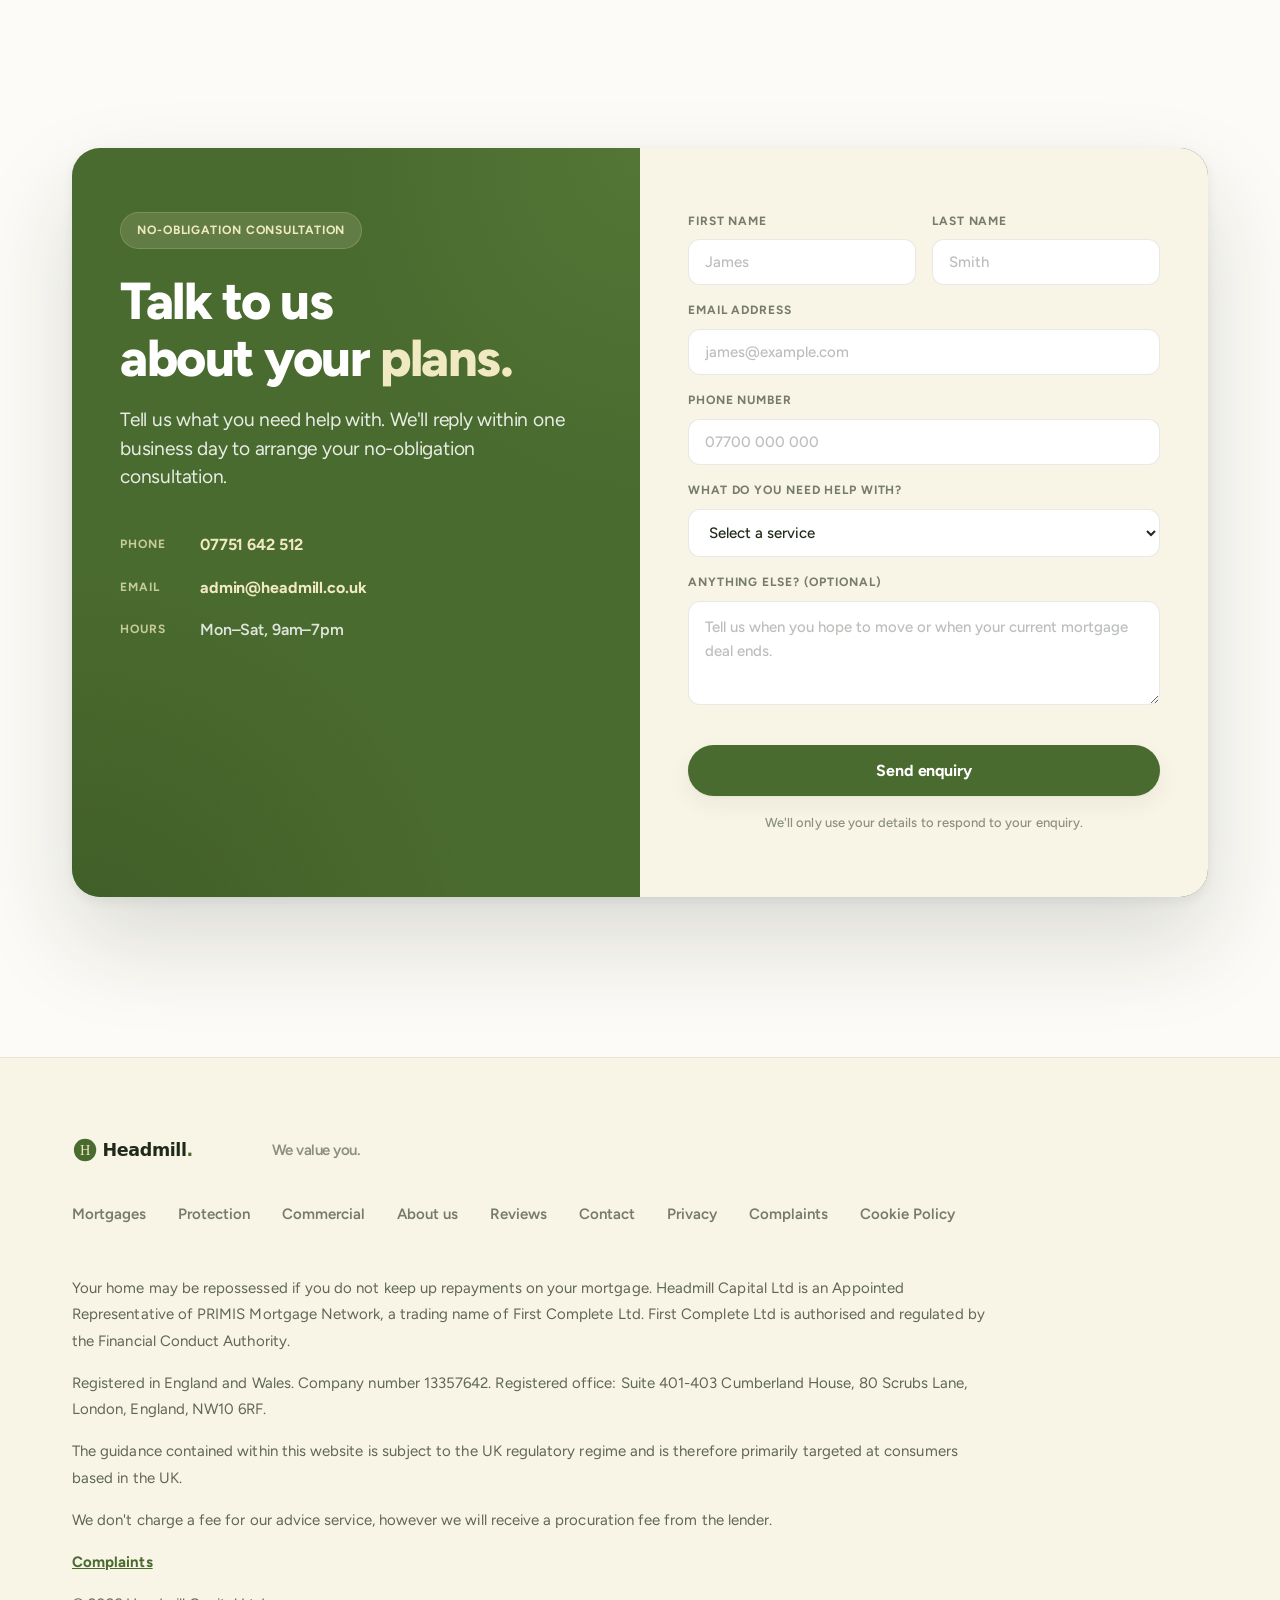
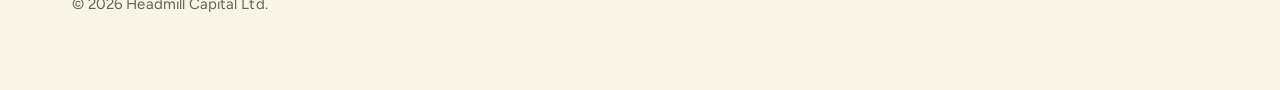
==== commit 3b6bf5d3: "Remove repeated no-obligation wording from About page" ====
--- a/about.html
+++ b/about.html
@@ -117,7 +117,7 @@
       <div class="step">
         <div class="step-num">1</div>
         <h3>You get in touch</h3>
-        <p>We start with a no-obligation first call. Tell us what you need help with. There's no obligation to go ahead.</p>
+        <p>We start with a first call. Tell us what you need help with. There's no obligation to go ahead.</p>
       </div>
       <div class="step">
         <div class="step-num">2</div>
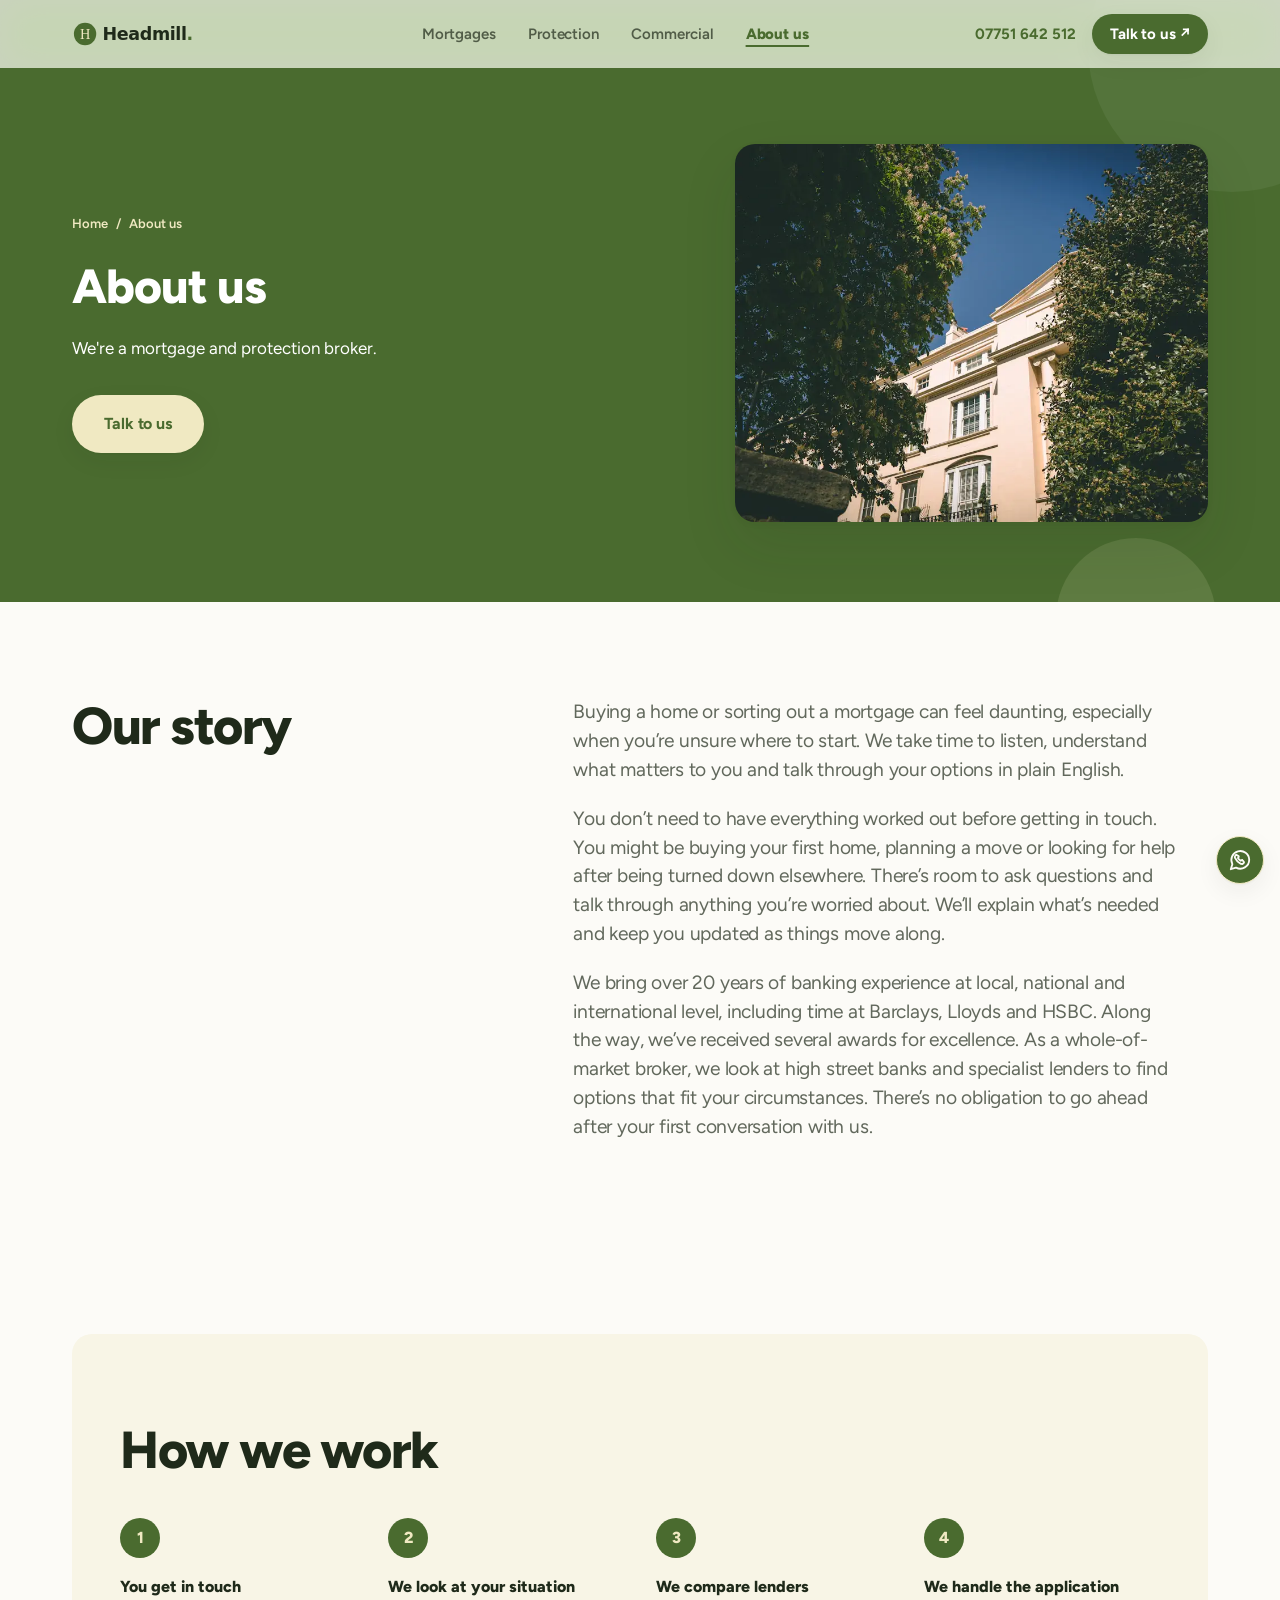
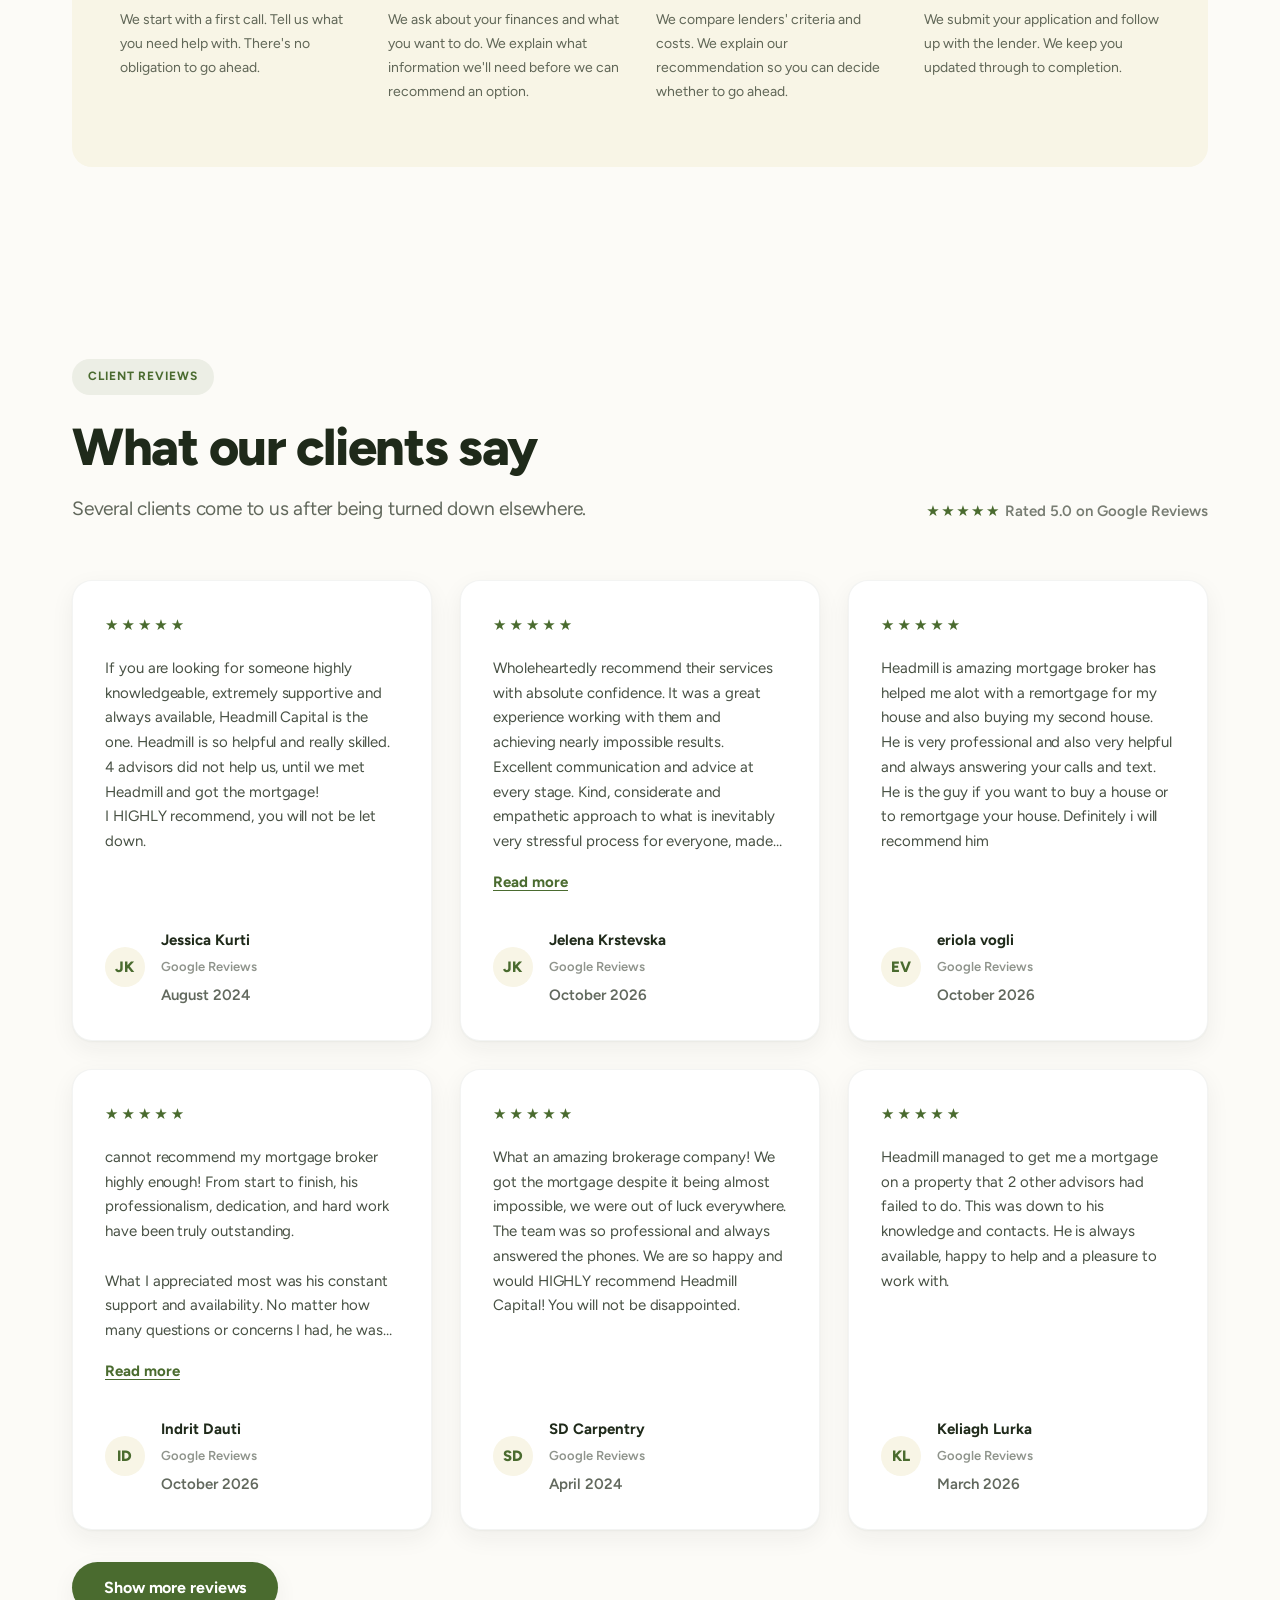
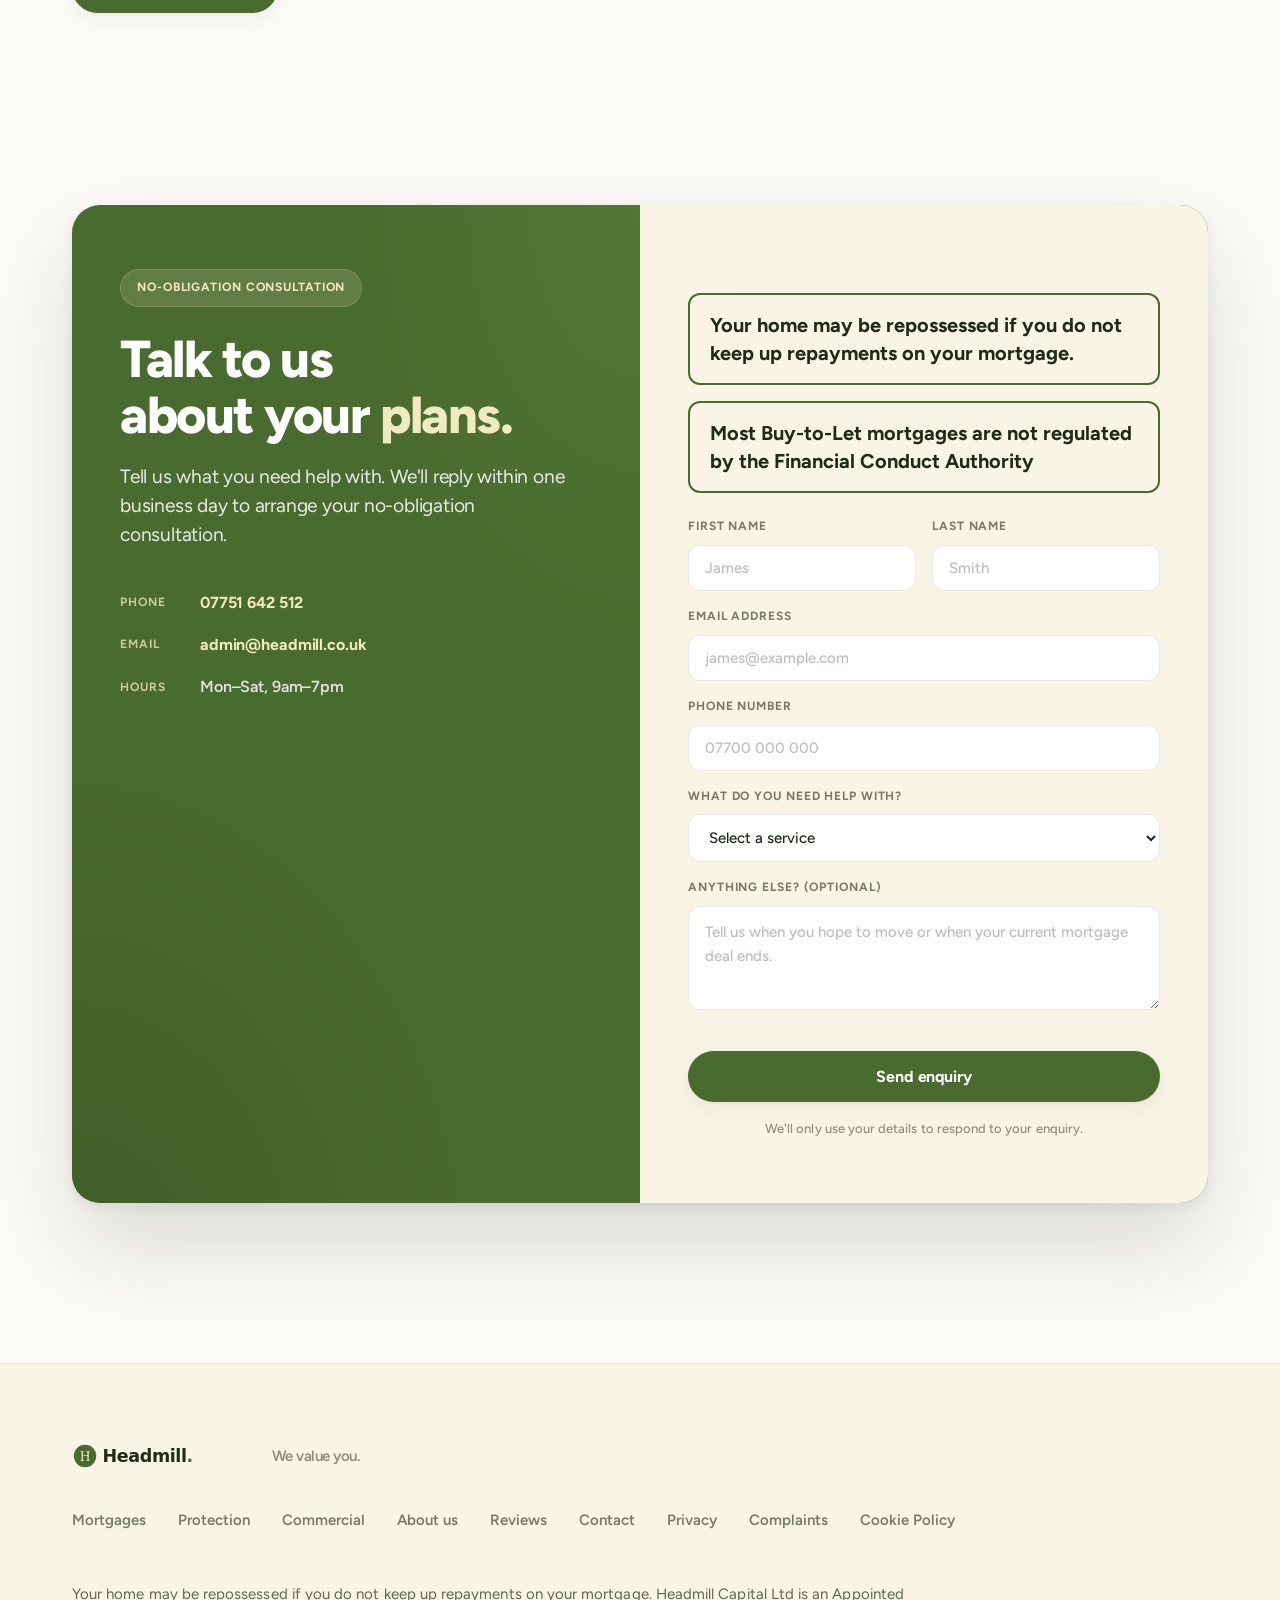
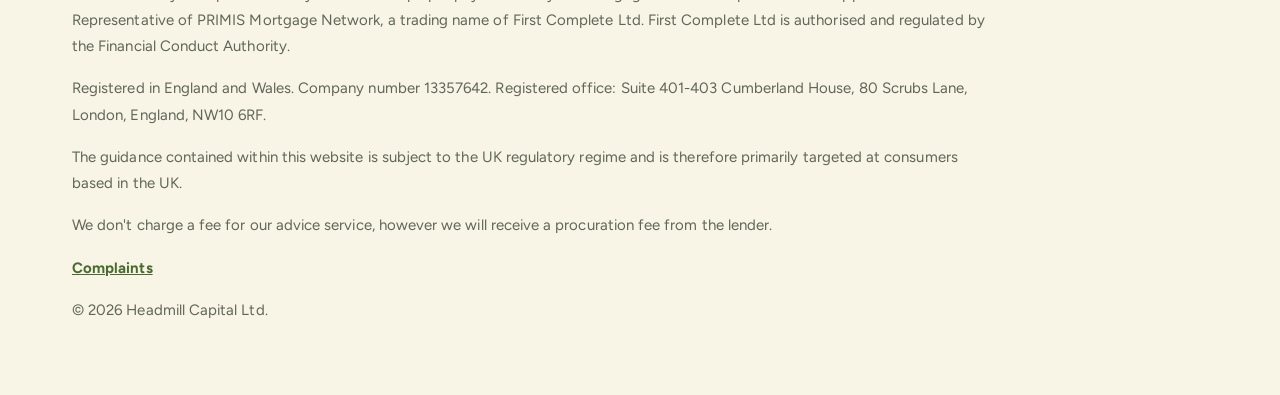
==== commit e39d0b2c: "Add prominent PRIMIS mortgage warnings and verified review dates" ====
--- a/about.html
+++ b/about.html
@@ -27,8 +27,8 @@
 <link href="https://fonts.googleapis.com/css2?family=Figtree:ital,wght@0,400;0,500;0,600;0,700;0,800;1,400&display=swap" rel="stylesheet"/>
 
 <!-- Stylesheets -->
-<link rel="stylesheet" href="assets/css/base.css?v=14"/>
-<link rel="stylesheet" href="assets/css/home.css?v=14"/>
+<link rel="stylesheet" href="assets/css/base.css?v=15"/>
+<link rel="stylesheet" href="assets/css/home.css?v=15"/>
 <link rel="stylesheet" href="assets/css/service.css?v=14"/>
 </head>
 <body>
@@ -158,6 +158,7 @@
         <span>
           <span class="review-name">Jessica Kurti</span><br/>
           <span class="review-src">Google Reviews</span>
+          <time class="review-date" datetime="2024-08">August 2024</time>
         </span>
       </figcaption>
     </figure>
@@ -171,6 +172,7 @@
         <span>
           <span class="review-name">Jelena Krstevska</span><br/>
           <span class="review-src">Google Reviews</span>
+          <time class="review-date" datetime="2026-10">October 2026</time>
         </span>
       </figcaption>
     </figure>
@@ -183,6 +185,7 @@
         <span>
           <span class="review-name">eriola vogli</span><br/>
           <span class="review-src">Google Reviews</span>
+          <time class="review-date" datetime="2026-10">October 2026</time>
         </span>
       </figcaption>
     </figure>
@@ -205,6 +208,7 @@
         <span>
           <span class="review-name">Indrit Dauti</span><br/>
           <span class="review-src">Google Reviews</span>
+          <time class="review-date" datetime="2026-10">October 2026</time>
         </span>
       </figcaption>
     </figure>
@@ -217,6 +221,7 @@
         <span>
           <span class="review-name">SD Carpentry</span><br/>
           <span class="review-src">Google Reviews</span>
+          <time class="review-date" datetime="2024-04">April 2024</time>
         </span>
       </figcaption>
     </figure>
@@ -229,6 +234,7 @@
         <span>
           <span class="review-name">Keliagh Lurka</span><br/>
           <span class="review-src">Google Reviews</span>
+          <time class="review-date" datetime="2026-03">March 2026</time>
         </span>
       </figcaption>
     </figure>
@@ -248,6 +254,7 @@
         <span>
           <span class="review-name">hicham arafa</span><br/>
           <span class="review-src">Google Reviews</span>
+          <time class="review-date" datetime="2026-10">October 2026</time>
         </span>
       </figcaption>
     </figure>
@@ -260,6 +267,7 @@
         <span>
           <span class="review-name">muhammad sadaat</span><br/>
           <span class="review-src">Google Reviews</span>
+          <time class="review-date" datetime="2026-10">October 2026</time>
         </span>
       </figcaption>
     </figure>
@@ -272,6 +280,7 @@
         <span>
           <span class="review-name">Shpetim Kacollja</span><br/>
           <span class="review-src">Google Reviews</span>
+          <time class="review-date" datetime="2024-04">April 2024</time>
         </span>
       </figcaption>
     </figure>
@@ -284,6 +293,7 @@
         <span>
           <span class="review-name">fcca2004</span><br/>
           <span class="review-src">Google Reviews</span>
+          <time class="review-date" datetime="2024-04">April 2024</time>
         </span>
       </figcaption>
     </figure>
@@ -296,6 +306,7 @@
         <span>
           <span class="review-name">Mandir Ibrushi</span><br/>
           <span class="review-src">Google Reviews</span>
+          <time class="review-date" datetime="2024-05">May 2024</time>
         </span>
       </figcaption>
     </figure>
@@ -308,6 +319,7 @@
         <span>
           <span class="review-name">Roberto Betti</span><br/>
           <span class="review-src">Google Reviews</span>
+          <time class="review-date" datetime="2026-10">October 2026</time>
         </span>
       </figcaption>
     </figure>
@@ -320,6 +332,7 @@
         <span>
           <span class="review-name">Gezim Hametaj</span><br/>
           <span class="review-src">Google Reviews</span>
+          <time class="review-date" datetime="2024-04">April 2024</time>
         </span>
       </figcaption>
     </figure>
@@ -333,6 +346,7 @@
         <span>
           <span class="review-name">andrzej giwerski</span><br/>
           <span class="review-src">Google Reviews</span>
+          <time class="review-date" datetime="2024-04">April 2024</time>
         </span>
       </figcaption>
     </figure>
@@ -345,6 +359,7 @@
         <span>
           <span class="review-name">Refki Rexhepi</span><br/>
           <span class="review-src">Google Reviews</span>
+          <time class="review-date" datetime="2026-10">October 2026</time>
         </span>
       </figcaption>
     </figure>
@@ -357,6 +372,7 @@
         <span>
           <span class="review-name">Pernet Shpani</span><br/>
           <span class="review-src">Google Reviews</span>
+          <time class="review-date" datetime="2026-10">October 2026</time>
         </span>
       </figcaption>
     </figure>
@@ -371,6 +387,7 @@
         <span>
           <span class="review-name">Skepi Ltd</span><br/>
           <span class="review-src">Google Reviews</span>
+          <time class="review-date" datetime="2026-10">October 2026</time>
         </span>
       </figcaption>
     </figure>
@@ -383,6 +400,7 @@
         <span>
           <span class="review-name">David Sage</span><br/>
           <span class="review-src">Google Reviews</span>
+          <time class="review-date" datetime="2026-10">October 2026</time>
         </span>
       </figcaption>
     </figure>
@@ -395,6 +413,7 @@
         <span>
           <span class="review-name">Ali javan</span><br/>
           <span class="review-src">Google Reviews</span>
+          <time class="review-date" datetime="2026-10">October 2026</time>
         </span>
       </figcaption>
     </figure>
@@ -407,6 +426,7 @@
         <span>
           <span class="review-name">Ben Duna</span><br/>
           <span class="review-src">Google Reviews</span>
+          <time class="review-date" datetime="2026-10">October 2026</time>
         </span>
       </figcaption>
     </figure>
@@ -414,9 +434,9 @@
 </section>
 
 <section class="container" id="contact">
-  <div class="contact-panel reveal">
+  <div class="contact-panel">
     <!-- Left: invitation + details -->
-    <div class="contact-left">
+    <div class="contact-left reveal">
       <div class="contact-left-inner">
         <span class="badge badge-on-green">No-obligation consultation</span>
         <h2 class="contact-headline">Talk to us<br/>about your <span class="accent">plans.</span></h2>
@@ -441,7 +461,12 @@
 
     <!-- Right: form -->
     <div class="contact-right">
-      <form id="contact-form" class="contact-form" novalidate>
+      <div class="mortgage-warnings" aria-label="Mortgage risk warnings">
+        <p class="mortgage-warning"><strong>Your home may be repossessed if you do not keep up repayments on your mortgage.</strong></p>
+        <p class="mortgage-warning"><strong>Most Buy-to-Let mortgages are not regulated by the Financial Conduct Authority</strong></p>
+      </div>
+
+      <form id="contact-form" class="contact-form reveal" novalidate>
         <div class="f-row">
           <div class="f-group">
             <label for="field-first-name">First name</label>
--- a/assets/css/base.css
+++ b/assets/css/base.css
@@ -971,3 +971,24 @@
   .btn:hover, .btn:active, .offer-card:hover, .offer-card:active,
   .review-card:hover { transform: none; }
 }
+
+/* Mortgage warnings are static main copy, visible before any script runs. */
+.mortgage-warnings {
+  display: grid;
+  gap: 1rem;
+  margin-block: 1.5rem;
+}
+.mortgage-warning {
+  border: 2px solid var(--forest);
+  border-radius: var(--r-sm);
+  padding: 1rem 1.25rem;
+  background: var(--cream-lt);
+  color: var(--ink);
+  font-size: 1.25rem;
+  font-weight: 700;
+  line-height: 1.4;
+}
+.mortgage-warning strong { font-weight: inherit; }
+@media (min-width: 64rem) {
+  .hero-content > .mortgage-warnings { grid-template-columns: repeat(2, minmax(0, 1fr)); }
+}
--- a/assets/css/home.css
+++ b/assets/css/home.css
@@ -473,6 +473,7 @@
 }
 
 .review-name { font-size: var(--fs-sm); font-weight: 700; }
+.review-date { display: block; margin-top: 0.25rem; font-size: var(--fs-sm); font-weight: 600; color: var(--ink-70); }
 .review-src { font-size: var(--fs-xs); font-weight: 600; color: var(--ink-50); }
 
 /* ── RESPONSIVE (home) ──────────────────────────────────────── */
